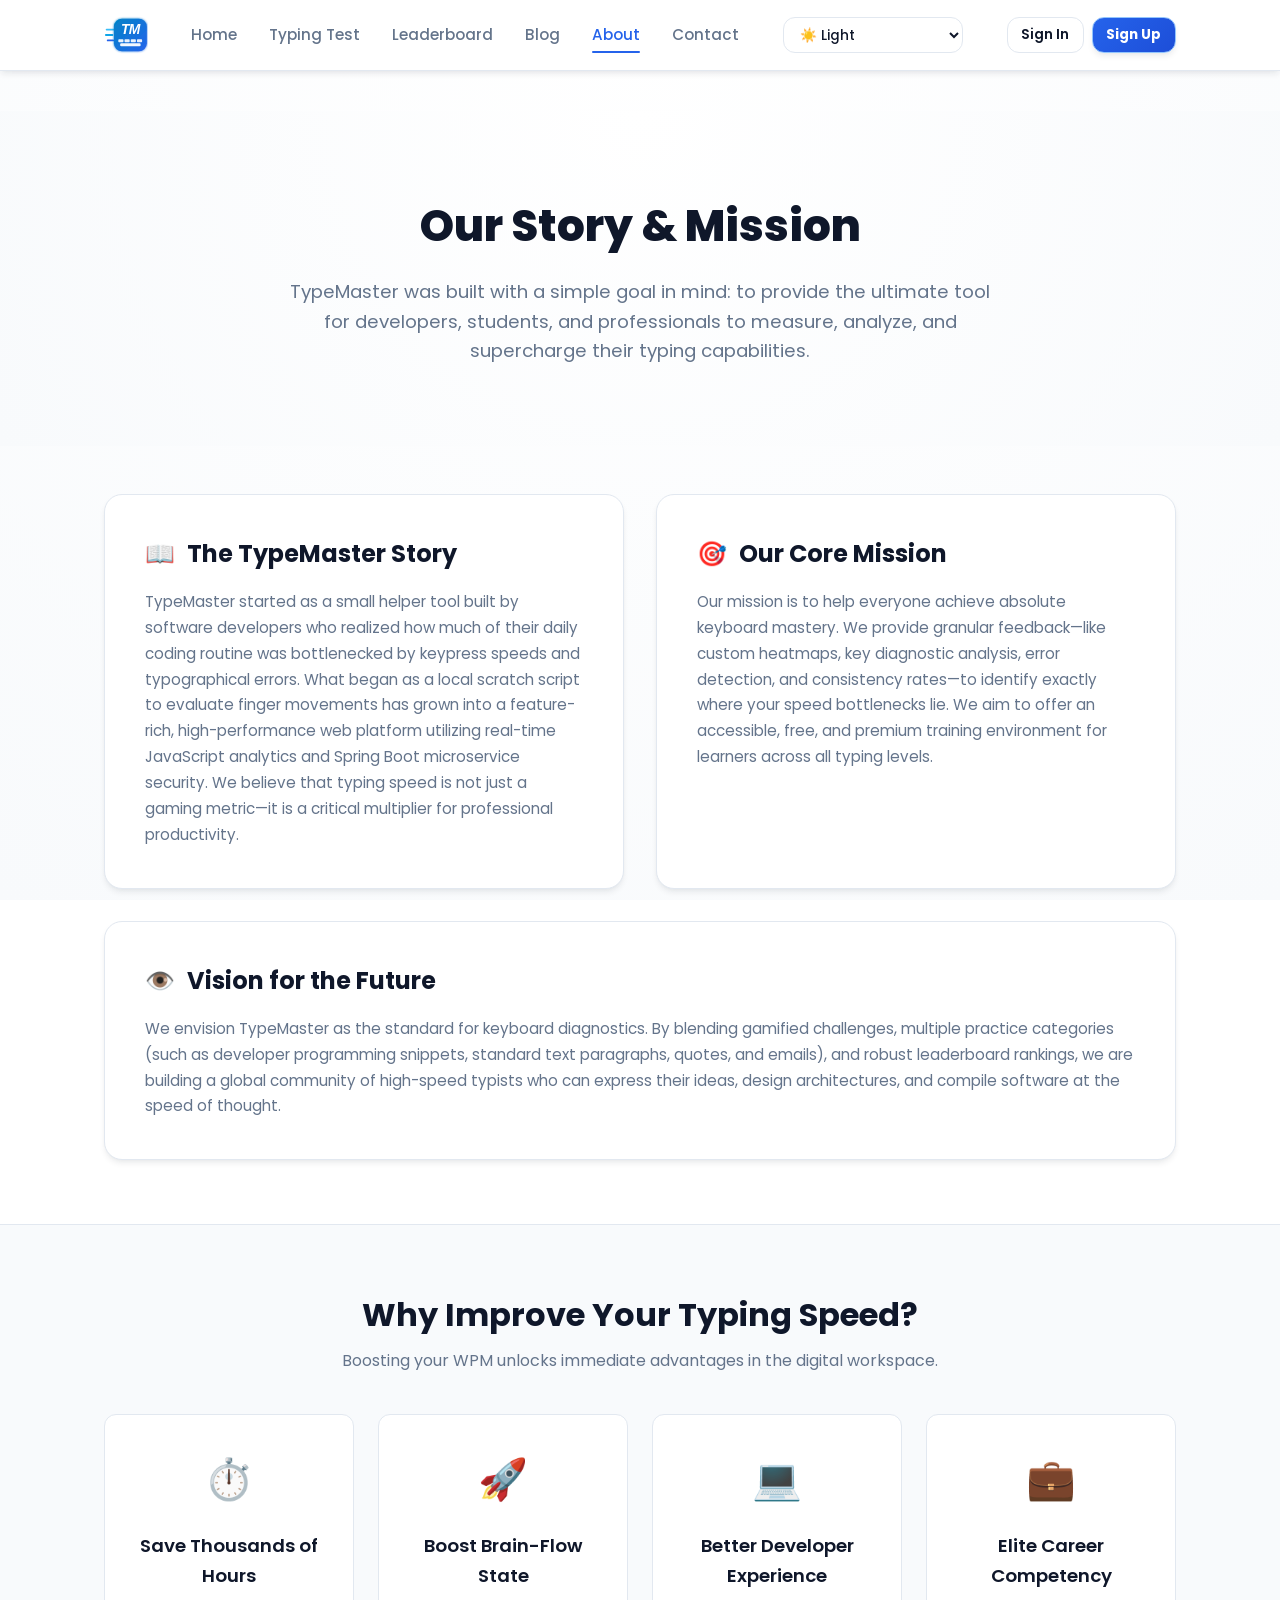
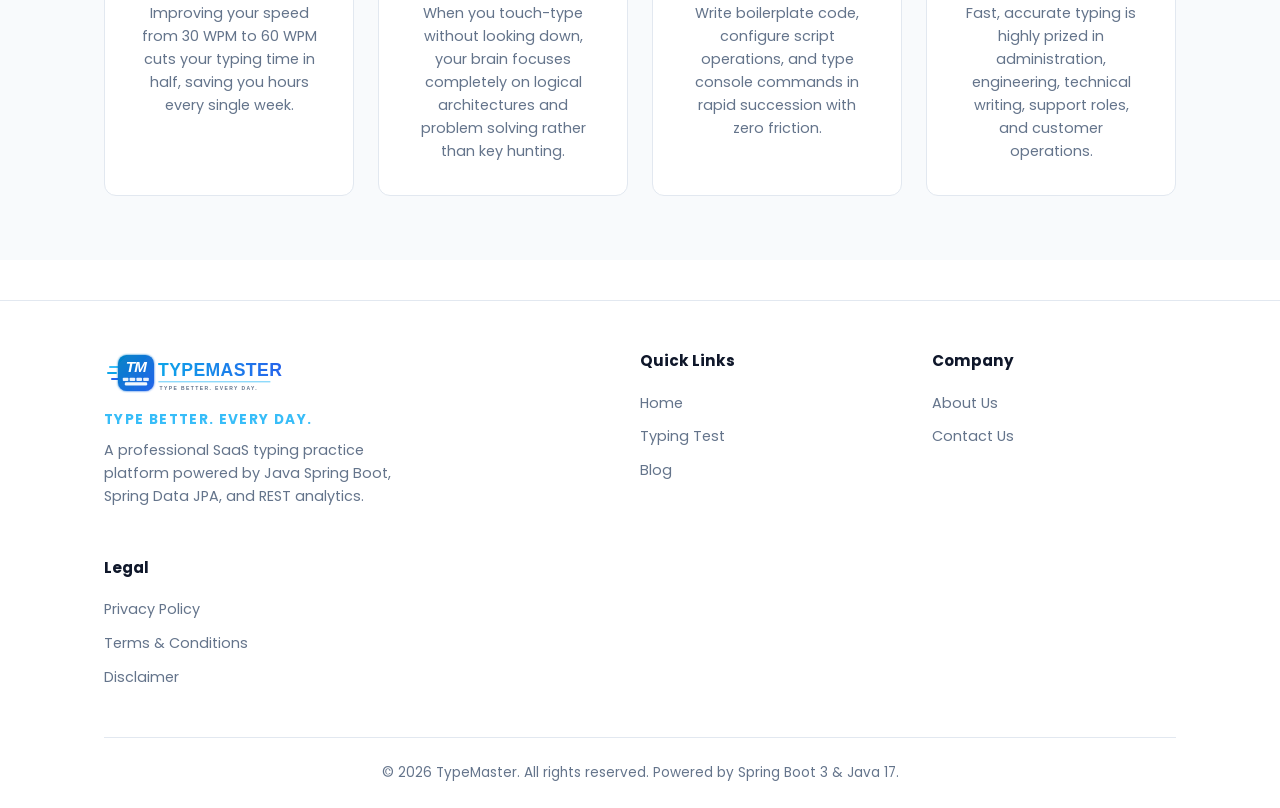
==== src/main/resources/static/about.html @ eeddb65d "feat: upgrade to AdSense-ready SaaS platform, unify navbars, remove splash loaders, integrate Web3Fo" ====
<!DOCTYPE html>
<html lang="en">
<head>
    <meta charset="UTF-8">
    <meta name="viewport" content="width=device-width, initial-scale=1.0">
    <meta name="description" content="About TypeMaster - Learn about our mission, vision, and story of building the ultimate typing practice and metrics speed testing platform.">
    <meta name="keywords" content="about typemaster, typing test, WPM, typing speed, touch typing, developer speed">
    <link rel="canonical" href="https://typemaster.com/about">
    <title>About Us - TypeMaster</title>

    <!-- Favicon & Touch Icons -->
    <link rel="icon" type="image/png" href="assets/images/logo.png?v=2">
    <link rel="apple-touch-icon" href="assets/images/logo.png?v=2">

    <!-- Global & Page Styles -->
    <link rel="stylesheet" href="assets/css/style.css">
    <style>
        .about-hero {
            padding: 5rem 1rem 3rem;
            text-align: center;
            background: var(--body-bg-radial);
        }
        .about-title {
            font-size: 2.75rem;
            font-weight: 800;
            color: var(--text-primary);
            margin-bottom: 1rem;
        }
        .about-subtitle {
            font-size: 1.15rem;
            color: var(--text-secondary);
            max-width: 700px;
            margin: 0 auto 2rem;
            line-height: 1.6;
        }
        .about-grid {
            display: grid;
            grid-template-columns: 1fr 1fr;
            gap: 2rem;
            margin-top: 3rem;
        }
        .about-card {
            background: var(--card-bg);
            border: 1px solid var(--border-color);
            border-radius: var(--radius-lg);
            padding: 2.5rem;
            box-shadow: var(--shadow-md);
            transition: var(--transition-normal);
        }
        [data-theme="glassmorphism"] .about-card {
            background: var(--glass-card-bg, rgba(255, 255, 255, 0.45));
            backdrop-filter: blur(16px);
            border: 1px solid var(--glass-card-border, rgba(255, 255, 255, 0.3));
        }
        .about-card:hover {
            transform: translateY(-5px);
            box-shadow: var(--shadow-lg);
            border-color: var(--primary-color);
        }
        .about-card h3 {
            font-size: 1.5rem;
            font-weight: 700;
            color: var(--text-primary);
            margin-bottom: 1rem;
            display: flex;
            align-items: center;
            gap: 0.75rem;
        }
        .about-card p {
            color: var(--text-secondary);
            line-height: 1.7;
            font-size: 0.95rem;
        }
        .benefits-section {
            padding: 4rem 1rem;
            background: var(--background-color);
            border-top: 1px solid var(--border-color);
        }
        .benefits-grid {
            display: grid;
            grid-template-columns: repeat(auto-fit, minmax(240px, 1fr));
            gap: 1.5rem;
            margin-top: 2.5rem;
        }
        .benefit-item {
            background: var(--card-bg);
            border: 1px solid var(--border-color);
            border-radius: var(--radius-md);
            padding: 2rem;
            text-align: center;
            transition: var(--transition-normal);
        }
        .benefit-icon {
            font-size: 2.5rem;
            margin-bottom: 1.25rem;
            display: inline-block;
        }
        .benefit-item h4 {
            font-size: 1.15rem;
            font-weight: 600;
            color: var(--text-primary);
            margin-bottom: 0.75rem;
        }
        .benefit-item p {
            font-size: 0.9rem;
            color: var(--text-secondary);
            line-height: 1.6;
        }
        .benefit-item:hover {
            border-color: var(--primary-color);
            transform: scale(1.02);
        }
        @media (max-width: 768px) {
            .about-grid {
                grid-template-columns: 1fr;
            }
            .about-title {
                font-size: 2.2rem;
            }
        }
    </style>
</head>
<body>
    <!-- Header / Navigation Bar -->
    <header class="navbar">
        <div class="container">
            <a href="index.html" class="logo" id="brand-logo">
                <img src="assets/images/logo-icon.svg" alt="TypeMaster Logo" class="brand-logo-icon">
            </a>
            <ul class="nav-links" id="nav-menu">
                <li><a href="index.html">Home</a></li>
                <li><a href="typing.html">Typing Test</a></li>
                <li><a href="result.html">Leaderboard</a></li>
                <li><a href="blog.html">Blog</a></li>
                <li><a href="about.html" class="active">About</a></li>
                <li><a href="contact.html">Contact</a></li>
            </ul>
            <button class="mobile-toggle" id="mobile-toggle-btn" aria-label="Toggle Navigation Menu">☰</button>
        </div>
    </header>

    <main>
        <!-- About Hero Section -->
        <section class="about-hero">
            <div class="container">
                <h1 class="about-title">Our Story & Mission</h1>
                <p class="about-subtitle">TypeMaster was built with a simple goal in mind: to provide the ultimate tool for developers, students, and professionals to measure, analyze, and supercharge their typing capabilities.</p>
            </div>
        </section>

        <!-- Story, Mission, Vision -->
        <section class="container" style="padding-bottom: 4rem;">
            <div class="about-grid">
                <div class="about-card">
                    <h3><span>📖</span> The TypeMaster Story</h3>
                    <p>
                        TypeMaster started as a small helper tool built by software developers who realized how much of their daily coding routine was bottlenecked by keypress speeds and typographical errors. What began as a local scratch script to evaluate finger movements has grown into a feature-rich, high-performance web platform utilizing real-time JavaScript analytics and Spring Boot microservice security. We believe that typing speed is not just a gaming metric—it is a critical multiplier for professional productivity.
                    </p>
                </div>
                <div class="about-card">
                    <h3><span>🎯</span> Our Core Mission</h3>
                    <p>
                        Our mission is to help everyone achieve absolute keyboard mastery. We provide granular feedback—like custom heatmaps, key diagnostic analysis, error detection, and consistency rates—to identify exactly where your speed bottlenecks lie. We aim to offer an accessible, free, and premium training environment for learners across all typing levels.
                    </p>
                </div>
                <div class="about-card" style="grid-column: 1 / -1;">
                    <h3><span>👁️</span> Vision for the Future</h3>
                    <p>
                        We envision TypeMaster as the standard for keyboard diagnostics. By blending gamified challenges, multiple practice categories (such as developer programming snippets, standard text paragraphs, quotes, and emails), and robust leaderboard rankings, we are building a global community of high-speed typists who can express their ideas, design architectures, and compile software at the speed of thought.
                    </p>
                </div>
            </div>
        </section>

        <!-- Benefits Section -->
        <section class="benefits-section">
            <div class="container">
                <div class="section-header" style="text-align: center; margin-bottom: 2rem;">
                    <h2 class="section-title" style="font-size: 2rem; font-weight: 700; margin-bottom: 0.5rem;">Why Improve Your Typing Speed?</h2>
                    <p class="section-description" style="color: var(--text-secondary);">Boosting your WPM unlocks immediate advantages in the digital workspace.</p>
                </div>
                <div class="benefits-grid">
                    <div class="benefit-item">
                        <span class="benefit-icon">⏱️</span>
                        <h4>Save Thousands of Hours</h4>
                        <p>Improving your speed from 30 WPM to 60 WPM cuts your typing time in half, saving you hours every single week.</p>
                    </div>
                    <div class="benefit-item">
                        <span class="benefit-icon">🚀</span>
                        <h4>Boost Brain-Flow State</h4>
                        <p>When you touch-type without looking down, your brain focuses completely on logical architectures and problem solving rather than key hunting.</p>
                    </div>
                    <div class="benefit-item">
                        <span class="benefit-icon">💻</span>
                        <h4>Better Developer Experience</h4>
                        <p>Write boilerplate code, configure script operations, and type console commands in rapid succession with zero friction.</p>
                    </div>
                    <div class="benefit-item">
                        <span class="benefit-icon">💼</span>
                        <h4>Elite Career Competency</h4>
                        <p>Fast, accurate typing is highly prized in administration, engineering, technical writing, support roles, and customer operations.</p>
                    </div>
                </div>
            </div>
        </section>
    </main>

    <!-- Footer -->
    <footer class="footer">
        <div class="container">
            <div class="footer-grid">
                <div class="footer-brand">
                    <img src="assets/images/logo.svg" alt="TypeMaster Official Logo" class="footer-logo-img">
                    <p style="font-weight: 700; color: #38bdf8; font-size: 0.85rem; letter-spacing: 0.1em; margin-bottom: 0.5rem;">TYPE BETTER. EVERY DAY.</p>
                    <p>A professional SaaS typing practice platform powered by Java Spring Boot, Spring Data JPA, and REST analytics.</p>
                </div>
                <div class="footer-column">
                    <h4>Quick Links</h4>
                    <ul class="footer-links">
                        <li><a href="index.html">Home</a></li>
                        <li><a href="typing.html">Typing Test</a></li>
                        <li><a href="blog.html">Blog</a></li>
                    </ul>
                </div>
                <div class="footer-column">
                    <h4>Company</h4>
                    <ul class="footer-links">
                        <li><a href="about.html">About Us</a></li>
                        <li><a href="contact.html">Contact Us</a></li>
                    </ul>
                </div>
                <div class="footer-column">
                    <h4>Legal</h4>
                    <ul class="footer-links">
                        <li><a href="privacy.html">Privacy Policy</a></li>
                        <li><a href="terms.html">Terms & Conditions</a></li>
                        <li><a href="disclaimer.html">Disclaimer</a></li>
                    </ul>
                </div>
            </div>
            <div class="footer-bottom">
                <p>&copy; 2026 TypeMaster. All rights reserved. Powered by Spring Boot 3 & Java 17.</p>
            </div>
        </div>
    </footer>

    <!-- App JavaScript -->
    <script src="assets/js/app.js"></script>
</body>
</html>
---- src/main/resources/static/assets/css/style.css ----
/* ==========================================================================
   TypeMaster - Global Stylesheet (style.css)
   Contains design tokens, typography (Poppins), CSS reset, navbar & footer.
   ========================================================================== */

/* 1. Google Fonts Import - Poppins */
@import url('https://fonts.googleapis.com/css2?family=Poppins:ital,wght@0,300;0,400;0,500;0,600;0,700;0,800;1,400&family=Roboto+Mono:wght@400;500;600&display=swap');

/* 2. CSS Custom Properties / Design Tokens */
:root {
  /* Brand Colors */
  --primary-color: #2563eb;       /* Royal Blue */
  --primary-hover: #1d4ed8;       /* Darker Royal Blue for hover states */
  --secondary-color: #1e293b;     /* Navy Blue */
  --accent-color: #0ea5e9;        /* Sky Blue */
  --background-color: #f8fafc;    /* Clean Light Gray Background */
  --card-bg: #ffffff;             /* Pure White Card Background */
  
  /* Status Colors */
  --success-color: #22c55e;       /* Green for correct typed characters */
  --success-bg: rgba(34, 197, 94, 0.12);
  --error-color: #ef4444;         /* Red for incorrect typed characters */
  --error-bg: rgba(239, 68, 68, 0.12);
  
  /* Typography Colors */
  --text-primary: #0f172a;        /* High contrast primary text */
  --text-secondary: #64748b;      /* Muted secondary text */
  --text-light: #94a3b8;          /* Light subtle text */
  
  /* Borders & Dividers */
  --border-color: #e2e8f0;
  --border-focus: #93c5fd;
  
  /* Shadows */
  --shadow-sm: 0 1px 2px 0 rgba(0, 0, 0, 0.05);
  --shadow-md: 0 4px 6px -1px rgba(15, 23, 42, 0.08), 0 2px 4px -2px rgba(15, 23, 42, 0.04);
  --shadow-lg: 0 10px 15px -3px rgba(15, 23, 42, 0.1), 0 4px 6px -4px rgba(15, 23, 42, 0.05);
  
  /* Border Radii */
  --radius-sm: 6px;
  --radius-md: 12px;
  --radius-lg: 18px;
  --radius-full: 9999px;
  
  /* Transitions & Animations */
  --transition-fast: all 0.2s cubic-bezier(0.4, 0, 0.2, 1);
  --transition-normal: all 0.3s cubic-bezier(0.4, 0, 0.2, 1);
  
  /* Typography - Poppins */
  --font-sans: 'Poppins', -apple-system, BlinkMacSystemFont, "Segoe UI", Roboto, sans-serif;
  --font-mono: 'Roboto Mono', Consolas, Monaco, monospace;
}

/* ==========================================================================
   THEME DEFINITIONS
   Supports: light, dark, glassmorphism, emerald-pro, focus-mode, ocean-blue
   ========================================================================== */

/* 1. Light Theme (Default) */
:root, [data-theme="light"] {
  --primary-color: #2563eb;
  --primary-hover: #1d4ed8;
  --primary-btn-text: #ffffff;
  --primary-gradient: linear-gradient(135deg, #2563eb 0%, #1d4ed8 100%);
  --secondary-color: #1e293b;
  --accent-color: #0ea5e9;
  --background-color: #f8fafc;
  --body-bg-radial: radial-gradient(circle at 50% 0%, #ffffff 0%, #f8fafc 100%);
  --card-bg: #ffffff;
  --text-primary: #0f172a;
  --text-secondary: #64748b;
  --text-light: #94a3b8;
  --border-color: #e2e8f0;
  --border-focus: #93c5fd;
  --shadow-sm: 0 1px 2px 0 rgba(0, 0, 0, 0.05);
  --shadow-md: 0 4px 6px -1px rgba(15, 23, 42, 0.08), 0 2px 4px -2px rgba(15, 23, 42, 0.04);
  --shadow-lg: 0 10px 15px -3px rgba(15, 23, 42, 0.1), 0 4px 6px -4px rgba(15, 23, 42, 0.05);
  --hero-bg-gradient: linear-gradient(180deg, #ffffff 0%, #f8fafc 100%);
  --mockup-header-bg: #f1f5f9;
  --glass-backdrop: none;
  --theme-nav-bg: #ffffff;
  --dropdown-option-bg: #ffffff;
  --dropdown-option-text: #0f172a;
  --key-bg: #f1f5f9;
  --key-text: #0f172a;
  --key-border: #cbd5e1;
  --active-char-bg: rgba(37, 99, 235, 0.15);
  --active-char-border: #2563eb;
  --active-char-glow: rgba(37, 99, 235, 0.4);
}

/* 2. Dark Theme (AURA MONEY High-End Aesthetic) */
[data-theme="dark"] {
  --primary-color: #f59e0b;
  --primary-hover: #d97706;
  --primary-btn-text: #0b0d19;
  --primary-gradient: linear-gradient(135deg, #f59e0b 0%, #d97706 100%);
  --secondary-color: #ffffff;
  --accent-color: #38bdf8;
  --background-color: #0b0d19;
  --body-bg-radial: radial-gradient(circle at 50% -10%, #1c213d 0%, #0d0f1b 50%, #06070d 100%);
  --card-bg: rgba(18, 21, 40, 0.82);
  --text-primary: #ffffff;
  --text-secondary: #94a3b8;
  --text-light: #64748b;
  --border-color: rgba(255, 255, 255, 0.14);
  --border-focus: #f59e0b;
  --shadow-sm: 0 2px 8px rgba(0, 0, 0, 0.4);
  --shadow-md: 0 8px 24px -4px rgba(0, 0, 0, 0.6), 0 0 20px rgba(245, 158, 11, 0.15);
  --shadow-lg: 0 20px 50px -10px rgba(0, 0, 0, 0.85), 0 0 35px rgba(245, 158, 11, 0.2);
  --hero-bg-gradient: radial-gradient(circle at 50% -10%, #1c213d 0%, #0d0f1b 55%, #06070d 100%);
  --mockup-header-bg: rgba(11, 13, 25, 0.9);
  --glass-backdrop: blur(16px);
  --theme-nav-bg: rgba(11, 13, 25, 0.85);
  --dropdown-option-bg: #121528;
  --dropdown-option-text: #ffffff;
  --key-bg: rgba(255, 255, 255, 0.07);
  --key-text: #ffffff;
  --key-border: rgba(255, 255, 255, 0.12);
  --active-char-bg: rgba(245, 158, 11, 0.25);
  --active-char-border: #f59e0b;
  --active-char-glow: rgba(245, 158, 11, 0.7);
}

/* 3. Glassmorphism Theme (ZENITH Light Futuristic Glass Aesthetic) */
[data-theme="glassmorphism"] {
  --primary-color: #6366f1;
  --primary-hover: #4f46e5;
  --primary-btn-text: #ffffff;
  --primary-gradient: linear-gradient(135deg, #6366f1 0%, #8b5cf6 100%);
  --secondary-color: #1e1b4b;
  --accent-color: #8b5cf6;
  --background-color: #eef2ff;
  --body-bg-radial: radial-gradient(circle at 50% -10%, #eef2ff 0%, #e0e7ff 50%, #f1f5f9 100%);
  --card-bg: rgba(255, 255, 255, 0.75);
  --text-primary: #1e1b4b;
  --text-secondary: #4338ca;
  --text-light: #6366f1;
  --border-color: rgba(255, 255, 255, 0.85);
  --border-focus: #6366f1;
  --shadow-sm: 0 4px 12px rgba(99, 102, 241, 0.08);
  --shadow-md: 0 8px 25px -5px rgba(99, 102, 241, 0.12), 0 0 15px rgba(255, 255, 255, 0.8);
  --shadow-lg: 0 20px 45px -10px rgba(99, 102, 241, 0.18), inset 0 1px 2px rgba(255, 255, 255, 0.95);
  --hero-bg-gradient: radial-gradient(circle at 50% -10%, #eef2ff 0%, #e0e7ff 50%, #f1f5f9 100%);
  --mockup-header-bg: rgba(255, 255, 255, 0.85);
  --glass-backdrop: blur(24px) saturate(190%);
  --theme-nav-bg: rgba(255, 255, 255, 0.75);
  --dropdown-option-bg: #ffffff;
  --dropdown-option-text: #1e1b4b;
  --key-bg: rgba(255, 255, 255, 0.82);
  --key-text: #1e1b4b;
  --key-border: rgba(199, 210, 254, 0.7);
  --active-char-bg: rgba(99, 102, 241, 0.2);
  --active-char-border: #6366f1;
  --active-char-glow: rgba(99, 102, 241, 0.6);
}

/* 4. Emerald Pro Theme (Opulent Emerald Marble & Metallic Gold Aesthetic) */
[data-theme="emerald-pro"] {
  --primary-color: #d4af37;       /* Metallic Gold */
  --primary-hover: #b8860b;       /* Deep Antique Gold */
  --primary-btn-text: #01231a;    /* Deep Emerald Dark Text */
  --primary-gradient: linear-gradient(135deg, #d4af37 0%, #b8860b 50%, #996515 100%);
  --secondary-color: #fef08a;     /* Champagne Warm Gold */
  --accent-color: #34d399;        /* Mint Jade */
  --background-color: #01231a;   /* Deep Dark Emerald Marble */
  --body-bg-radial: radial-gradient(circle at 50% -10%, #04382b 0%, #01231a 60%, #01150f 100%);
  --card-bg: rgba(4, 56, 43, 0.85);
  --text-primary: #fef3c7;       /* Warm Champagne White */
  --text-secondary: #a7f3d0;     /* Soft Mint Jade */
  --text-light: #d4af37;        /* Metallic Gold Subtext */
  --border-color: rgba(212, 175, 55, 0.35); /* Elegant Metallic Gold Border */
  --border-focus: #d4af37;
  --shadow-sm: 0 4px 12px rgba(0, 0, 0, 0.4);
  --shadow-md: 0 8px 25px -4px rgba(0, 0, 0, 0.6), 0 0 20px rgba(212, 175, 55, 0.15);
  --shadow-lg: 0 20px 50px -10px rgba(0, 0, 0, 0.85), 0 0 35px rgba(212, 175, 55, 0.25);
  --hero-bg-gradient: radial-gradient(circle at 50% -10%, #04382b 0%, #01231a 60%, #01150f 100%);
  --mockup-header-bg: rgba(1, 35, 26, 0.9);
  --glass-backdrop: blur(18px) saturate(180%);
  --theme-nav-bg: rgba(1, 35, 26, 0.9);
  --dropdown-option-bg: #032b20;
  --dropdown-option-text: #fef3c7;
  --key-bg: rgba(255, 255, 255, 0.07);
  --key-text: #fef3c7;
  --key-border: rgba(212, 175, 55, 0.25);
  --active-char-bg: rgba(212, 175, 55, 0.25);
  --active-char-border: #d4af37;
  --active-char-glow: rgba(212, 175, 55, 0.7);
}

/* 5. Focus Mode Theme (Cozy Roasted Espresso & Warm Amber Café Aesthetic) */
[data-theme="focus-mode"] {
  --primary-color: #f59e0b;       /* Warm Amber Gold */
  --primary-hover: #d97706;       /* Deep Roasted Amber */
  --primary-btn-text: #1c1917;    /* Warm Espresso Dark Text */
  --primary-gradient: linear-gradient(135deg, #f59e0b 0%, #d97706 50%, #b45309 100%);
  --secondary-color: #fef3c7;     /* Warm Cream Ivory */
  --accent-color: #d97706;        /* Toasted Bronze */
  --background-color: #1c1917;   /* Warm Stone Charcoal Espresso */
  --body-bg-radial: radial-gradient(circle at 50% -10%, #2e2620 0%, #1c1917 60%, #12100e 100%);
  --card-bg: rgba(41, 37, 36, 0.85);
  --text-primary: #fafaf9;       /* Warm Toasted Cream */
  --text-secondary: #d6d3d1;     /* Warm Soft Stone */
  --text-light: #f59e0b;        /* Roasted Amber Highlight */
  --border-color: rgba(217, 119, 6, 0.3); /* Cozy Warm Bronze Border */
  --border-focus: #f59e0b;
  --shadow-sm: 0 4px 12px rgba(0, 0, 0, 0.4);
  --shadow-md: 0 8px 25px -4px rgba(0, 0, 0, 0.6), 0 0 20px rgba(245, 158, 11, 0.15);
  --shadow-lg: 0 20px 50px -10px rgba(0, 0, 0, 0.85), 0 0 35px rgba(245, 158, 11, 0.25);
  --hero-bg-gradient: radial-gradient(circle at 50% -10%, #2e2620 0%, #1c1917 60%, #12100e 100%);
  --mockup-header-bg: rgba(28, 25, 23, 0.9);
  --glass-backdrop: blur(18px) saturate(170%);
  --theme-nav-bg: rgba(28, 25, 23, 0.9);
  --dropdown-option-bg: #292524;
  --dropdown-option-text: #fafaf9;
  --key-bg: rgba(255, 255, 255, 0.08);
  --key-text: #fafaf9;
  --key-border: rgba(245, 158, 11, 0.25);
  --active-char-bg: rgba(245, 158, 11, 0.25);
  --active-char-border: #f59e0b;
  --active-char-glow: rgba(245, 158, 11, 0.7);
}

/* 6. Ocean Blue Theme (umbrella YACHT Deep Oceanic Water & Electric Coral Aesthetic) */
[data-theme="ocean-blue"] {
  --primary-color: #ef4444;       /* Vibrant Electric Coral Red */
  --primary-hover: #dc2626;       /* Deep Marine Coral */
  --primary-btn-text: #ffffff;    /* Pure White Text */
  --primary-gradient: linear-gradient(135deg, #ef4444 0%, #dc2626 50%, #b91c1c 100%);
  --secondary-color: #f0f9ff;     /* Ocean Foam White */
  --accent-color: #38bdf8;        /* Neon Sky Cyan */
  --background-color: #032b43;   /* Deep Luxury Marine Ocean Dark */
  --body-bg-radial: radial-gradient(circle at 50% -10%, #085878 0%, #032b43 60%, #011624 100%);
  --card-bg: rgba(5, 68, 94, 0.85);
  --text-primary: #f0f9ff;       /* Crisp Ocean Foam White */
  --text-secondary: #7dd3fc;     /* Soft Sky Cyan */
  --text-light: #ef4444;        /* Electric Coral Highlight */
  --border-color: rgba(56, 189, 248, 0.35); /* Electric Cyan Border */
  --border-focus: #38bdf8;
  --shadow-sm: 0 4px 12px rgba(0, 0, 0, 0.4);
  --shadow-md: 0 8px 25px -4px rgba(0, 0, 0, 0.6), 0 0 20px rgba(56, 189, 248, 0.18);
  --shadow-lg: 0 20px 50px -10px rgba(0, 0, 0, 0.85), 0 0 35px rgba(239, 68, 68, 0.25);
  --hero-bg-gradient: radial-gradient(circle at 50% -10%, #085878 0%, #032b43 60%, #011624 100%);
  --mockup-header-bg: rgba(3, 43, 67, 0.9);
  --glass-backdrop: blur(18px) saturate(180%);
  --theme-nav-bg: rgba(3, 43, 67, 0.9);
  --dropdown-option-bg: #05445e;
  --dropdown-option-text: #f0f9ff;
  --key-bg: rgba(255, 255, 255, 0.08);
  --key-text: #f0f9ff;
  --key-border: rgba(56, 189, 248, 0.25);
  --active-char-bg: rgba(6, 182, 212, 0.25);
  --active-char-border: #06b6d4;
  --active-char-glow: rgba(6, 182, 212, 0.7);
}

/* 7. Neon Cyber Theme */
[data-theme="neon"] {
  --primary-color: #f43f5e;
  --primary-hover: #fb7185;
  --secondary-color: #fff1f2;
  --accent-color: #10b981;
  --background-color: #090514;
  --card-bg: #130c25;
  --text-primary: #fff1f2;
  --text-secondary: #fda4af;
  --text-light: #f43f5e;
  --border-color: #2e1065;
  --border-focus: #f43f5e;
  --shadow-sm: 0 2px 4px 0 rgba(0, 0, 0, 0.4);
  --shadow-md: 0 6px 16px -2px rgba(244, 63, 94, 0.25);
  --shadow-lg: 0 12px 28px -4px rgba(244, 63, 94, 0.4);
  --hero-bg-gradient: linear-gradient(180deg, #05020c 0%, #090514 100%);
  --mockup-header-bg: #05020c;
  --glass-backdrop: none;
  --theme-nav-bg: #130c25;
  --dropdown-option-bg: #130c25;
  --dropdown-option-text: #fff1f2;
}

/* 8. Carbon Dark Theme */
[data-theme="carbon"] {
  --primary-color: #64748b;
  --primary-hover: #94a3b8;
  --secondary-color: #f8fafc;
  --accent-color: #cbd5e1;
  --background-color: #09090b;
  --card-bg: #18181b;
  --text-primary: #f8fafc;
  --text-secondary: #a1a1aa;
  --text-light: #71717a;
  --border-color: #27272a;
  --border-focus: #94a3b8;
  --shadow-sm: 0 2px 4px 0 rgba(0, 0, 0, 0.5);
  --shadow-md: 0 6px 16px -2px rgba(0, 0, 0, 0.6);
  --shadow-lg: 0 12px 28px -4px rgba(0, 0, 0, 0.7);
  --hero-bg-gradient: linear-gradient(180deg, #040405 0%, #09090b 100%);
  --mockup-header-bg: #040405;
  --glass-backdrop: none;
  --theme-nav-bg: #18181b;
  --dropdown-option-bg: #18181b;
  --dropdown-option-text: #f8fafc;
}

/* 9. Sunset Rose Theme (Exact Image Palette: #B5B0C5, #EF9980, #CC8E8C, #A08190, #F5E0CC) */
[data-theme="sunset"],
[data-theme="sunset-rose"] {
  --primary-color: #ef9980;       /* Warm Coral Sunset Peach */
  --primary-hover: #cc8e8c;       /* Muted Dusty Rose Gold */
  --primary-btn-text: #231924;    /* Dark Dusk Mauve Text */
  --primary-gradient: linear-gradient(135deg, #ef9980 0%, #cc8e8c 50%, #a08190 100%);
  --secondary-color: #f5e0cc;     /* Warm Sunset Cream */
  --accent-color: #b5b0c5;        /* Soft Sky Lavender Lilac */
  --background-color: #231924;   /* Deep Sunset Dusk Dark */
  --body-bg-radial: radial-gradient(circle at 50% -10%, #3a2b3b 0%, #231924 60%, #150d16 100%);
  --card-bg: rgba(43, 34, 42, 0.85);
  --text-primary: #f5e0cc;       /* Warm Sunset Cream White */
  --text-secondary: #b5b0c5;     /* Soft Sky Lavender */
  --text-light: #ef9980;        /* Warm Coral Sunset Highlight */
  --border-color: rgba(239, 153, 128, 0.35); /* Warm Coral Border Accent */
  --border-focus: #ef9980;
  --shadow-sm: 0 4px 12px rgba(0, 0, 0, 0.4);
  --shadow-md: 0 8px 25px -4px rgba(0, 0, 0, 0.6), 0 0 20px rgba(239, 153, 128, 0.2);
  --shadow-lg: 0 20px 50px -10px rgba(0, 0, 0, 0.85), 0 0 35px rgba(239, 153, 128, 0.3);
  --hero-bg-gradient: radial-gradient(circle at 50% -10%, #3a2b3b 0%, #231924 60%, #150d16 100%);
  --mockup-header-bg: rgba(35, 25, 36, 0.9);
  --glass-backdrop: blur(18px) saturate(170%);
  --theme-nav-bg: rgba(35, 25, 36, 0.9);
  --dropdown-option-bg: #2b222a;
  --dropdown-option-text: #f5e0cc;
  --key-bg: rgba(255, 255, 255, 0.08);
  --key-text: #f5e0cc;
  --key-border: rgba(239, 153, 128, 0.25);
  --active-char-bg: rgba(239, 153, 128, 0.25);
  --active-char-border: #ef9980;
  --active-char-glow: rgba(239, 153, 128, 0.7);
}

/* Theme Selector UI Controls */
.theme-selector-container {
  display: flex;
  align-items: center;
  gap: 0.4rem;
}

.theme-dropdown {
  background: var(--card-bg);
  color: var(--text-primary);
  border: 1px solid var(--border-color);
  padding: 0.4rem 0.75rem;
  border-radius: var(--radius-md);
  font-family: var(--font-sans);
  font-size: 0.85rem;
  font-weight: 500;
  cursor: pointer;
  outline: none;
  transition: var(--transition-fast);
  backdrop-filter: var(--glass-backdrop);
  -webkit-backdrop-filter: var(--glass-backdrop);
}

.theme-dropdown:hover, .theme-dropdown:focus {
  border-color: var(--primary-color);
}

.theme-dropdown option, select option {
  background-color: var(--dropdown-option-bg) !important;
  color: var(--dropdown-option-text) !important;
}

/* Home Page Theme Showcase Section */
.theme-showcase {
  padding: 4rem 0;
  background-color: var(--background-color);
  transition: background-color 0.3s ease;
  border-top: 1px solid var(--border-color);
}

.theme-grid {
  display: grid;
  grid-template-columns: repeat(auto-fit, minmax(260px, 1fr));
  gap: 1.5rem;
  margin-top: 2.5rem;
}

.theme-card {
  background: var(--card-bg);
  border: 2px solid var(--border-color);
  border-radius: var(--radius-md);
  padding: 1.5rem;
  cursor: pointer;
  transition: all 0.25s cubic-bezier(0.4, 0, 0.2, 1);
  position: relative;
  backdrop-filter: var(--glass-backdrop);
  -webkit-backdrop-filter: var(--glass-backdrop);
}

.theme-card:hover {
  transform: translateY(-4px);
  border-color: var(--primary-color);
  box-shadow: var(--shadow-md);
}

.theme-card.active {
  border-color: var(--primary-color);
  box-shadow: 0 0 0 3px rgba(37, 99, 235, 0.25);
}

.theme-card-header {
  display: flex;
  align-items: center;
  justify-content: space-between;
  margin-bottom: 1rem;
}

.theme-name {
  font-weight: 700;
  font-size: 1.05rem;
  color: var(--text-primary);
  display: flex;
  align-items: center;
  gap: 0.5rem;
}

.theme-active-badge {
  font-size: 0.7rem;
  font-weight: 700;
  padding: 0.2rem 0.55rem;
  border-radius: var(--radius-full);
  background: var(--primary-color);
  color: #ffffff;
  display: none;
  text-transform: uppercase;
  letter-spacing: 0.05em;
}

.theme-card.active .theme-active-badge {
  display: inline-block;
}

.theme-preview-swatch {
  display: flex;
  height: 36px;
  border-radius: var(--radius-sm);
  overflow: hidden;
  margin-bottom: 1rem;
  border: 1px solid var(--border-color);
}

.swatch-color {
  flex: 1;
  height: 100%;
}

.theme-desc {
  font-size: 0.85rem;
  color: var(--text-secondary);
  line-height: 1.5;
}


/* 3. Modern CSS Reset */
*, *::before, *::after {
  box-sizing: border-box;
  margin: 0;
  padding: 0;
}

html {
  font-size: 16px;
  scroll-behavior: smooth;
  height: 100%;
}

body {
  font-family: var(--font-sans);
  background-color: var(--background-color);
  color: var(--text-primary);
  line-height: 1.6;
  min-height: 100vh;
  display: flex;
  flex-direction: column;
  -webkit-font-smoothing: antialiased;
  -moz-osx-font-smoothing: grayscale;
}

/* 4. Global Layout Containers */
.container {
  width: 100%;
  max-width: 1120px;
  margin: 0 auto;
  padding: 0 1.5rem;
}

main {
  flex: 1;
  padding: 2.5rem 0;
}

/* 5. Navigation Bar */
.navbar {
  background-color: var(--card-bg);
  border-bottom: 1px solid var(--border-color);
  position: sticky;
  top: 0;
  z-index: 100;
  box-shadow: var(--shadow-sm);
}

.navbar .container {
  display: flex;
  align-items: center;
  justify-content: space-between;
  height: 70px;
}

.logo {
  display: flex;
  align-items: center;
  gap: 0.6rem;
  text-decoration: none;
  font-family: var(--font-sans);
  font-weight: 800;
  font-size: 1.4rem;
  color: var(--secondary-color);
}

.logo-icon {
  background: linear-gradient(135deg, var(--primary-color), var(--accent-color));
  color: #ffffff;
  width: 38px;
  height: 38px;
  border-radius: var(--radius-md);
  display: flex;
  align-items: center;
  justify-content: center;
  font-size: 1.2rem;
  font-weight: 800;
  box-shadow: 0 4px 10px rgba(37, 99, 235, 0.3);
}

.logo-img {
  width: 38px;
  height: 38px;
  border-radius: 10px;
  object-fit: cover;
  box-shadow: 0 4px 12px rgba(37, 99, 235, 0.35);
  transition: transform 0.2s ease;
}

.brand-logo-icon,
.brand-logo-full,
.splash-logo-img,
.hero-brand-logo,
.footer-logo-img,
.auth-card-logo,
.cert-brand-logo-img {
  background: transparent !important;
  background-color: transparent !important;
  border-radius: 0 !important;
  box-shadow: none !important;
}

.brand-logo-icon {
  height: 40px;
  width: auto;
  object-fit: contain;
  transition: transform 0.25s cubic-bezier(0.175, 0.885, 0.32, 1.275);
  display: block;
}

.logo:hover .brand-logo-icon {
  transform: scale(1.12);
}

.brand-logo-full {
  height: 48px;
  width: auto;
  max-width: 220px;
  object-fit: contain;
  transition: transform 0.2s ease;
  display: block;
}

.logo:hover .brand-logo-full {
  transform: scale(1.04);
}

.splash-logo-img {
  max-width: 190px;
  height: auto;
  margin: 0 auto 1.25rem auto;
  display: block;
  object-fit: contain;
  filter: drop-shadow(0 4px 15px rgba(37, 99, 235, 0.4));
}

.hero-brand-logo {
  max-width: 280px;
  width: 100%;
  height: auto;
  object-fit: contain;
  margin-bottom: 1.5rem;
  filter: drop-shadow(0 10px 25px rgba(37, 99, 235, 0.15));
}

.footer-logo-img {
  max-width: 200px;
  height: auto;
  margin-bottom: 0.75rem;
  display: block;
  object-fit: contain;
}

.logo-text span {
  color: var(--primary-color);
}

.nav-links {
  display: flex;
  align-items: center;
  gap: 2rem;
  list-style: none;
}

.nav-links a {
  text-decoration: none;
  font-family: var(--font-sans);
  color: var(--text-secondary);
  font-weight: 500;
  font-size: 0.95rem;
  transition: var(--transition-fast);
  padding: 0.5rem 0;
  position: relative;
}

.nav-links a:hover,
.nav-links a.active {
  color: var(--primary-color);
}

.nav-links a.active::after {
  content: '';
  position: absolute;
  bottom: 0;
  left: 0;
  width: 100%;
  height: 2.5px;
  background-color: var(--primary-color);
  border-radius: var(--radius-full);
}

.mobile-toggle {
  display: none;
  background: none;
  border: none;
  font-size: 1.5rem;
  color: var(--text-primary);
  cursor: pointer;
  padding: 0.4rem;
}

/* 6. Reusable Button Components */
.btn {
  display: inline-flex;
  align-items: center;
  justify-content: center;
  gap: 0.5rem;
  padding: 0.75rem 1.5rem;
  font-family: var(--font-sans);
  font-size: 0.95rem;
  font-weight: 600;
  border-radius: var(--radius-md);
  text-decoration: none;
  cursor: pointer;
  border: 1px solid transparent;
  transition: var(--transition-fast);
  user-select: none;
}

.btn-primary {
  background-color: var(--primary-color);
  color: #ffffff;
  box-shadow: 0 4px 12px rgba(37, 99, 235, 0.25);
}

.btn-primary:hover {
  background-color: var(--primary-hover);
  transform: translateY(-1px);
  box-shadow: 0 6px 16px rgba(37, 99, 235, 0.35);
}

.btn-primary:active {
  transform: translateY(0);
}

.btn-secondary {
  background-color: var(--secondary-color);
  color: #ffffff;
}

.btn-secondary:hover {
  background-color: #0f172a;
  transform: translateY(-1px);
}

.btn-outline {
  background-color: transparent;
  border-color: var(--border-color);
  color: var(--text-primary);
}

.btn-outline:hover {
  border-color: var(--primary-color);
  color: var(--primary-color);
  background-color: rgba(37, 99, 235, 0.04);
}

/* 7. Card Components */
.card {
  background-color: var(--card-bg);
  border-radius: var(--radius-lg);
  border: 1px solid var(--border-color);
  box-shadow: var(--shadow-md);
  padding: 1.75rem;
  transition: var(--transition-normal);
}

.card:hover {
  box-shadow: var(--shadow-lg);
}

/* 8. Badge Component */
.badge {
  display: inline-flex;
  align-items: center;
  gap: 0.35rem;
  padding: 0.25rem 0.75rem;
  border-radius: var(--radius-full);
  font-family: var(--font-sans);
  font-size: 0.8rem;
  font-weight: 600;
  text-transform: uppercase;
  letter-spacing: 0.05em;
}

.badge-primary {
  background-color: rgba(37, 99, 235, 0.1);
  color: var(--primary-color);
}

/* 9. Footer */
.footer {
  background-color: var(--theme-nav-bg, var(--card-bg));
  color: var(--text-secondary);
  border-top: 1px solid var(--border-color);
  padding: 3rem 0 1.5rem;
  margin-top: auto;
  font-family: var(--font-sans);
  transition: background 0.4s ease, border-color 0.4s ease, color 0.4s ease;
}

.footer-grid {
  display: grid;
  grid-template-columns: 2fr 1fr 1fr;
  gap: 3rem;
  margin-bottom: 2.5rem;
}

.footer-brand h3,
.footer-column h4 {
  color: var(--text-primary);
  font-size: 0.95rem;
  font-weight: 700;
  margin-bottom: 1rem;
}

.footer-brand p {
  color: var(--text-secondary);
  font-size: 0.9rem;
  max-width: 320px;
}

.footer-links {
  list-style: none;
}

.footer-links li {
  margin-bottom: 0.5rem;
}

.footer-links a {
  color: var(--text-secondary);
  text-decoration: none;
  font-size: 0.9rem;
  transition: var(--transition-fast);
}

.footer-bottom {
  border-top: 1px solid var(--border-color);
  padding-top: 1.5rem;
  text-align: center;
  font-size: 0.85rem;
  color: var(--text-secondary);
}

/* ==========================================================================
   10. Comprehensive Master Responsive System (Mobile, Tablet, Laptop, Desktop)
   ========================================================================== */

/* 10a. Extra Small Mobile Devices (phones < 480px) */
@media (max-width: 480px) {
  .container {
    padding: 0 0.85rem;
  }
  
  .hero-title {
    font-size: 2rem;
  }

  .hero-description {
    font-size: 0.95rem;
  }

  .stats-grid {
    grid-template-columns: repeat(2, 1fr) !important;
    gap: 0.6rem !important;
  }

  .stat-card {
    padding: 0.85rem 0.5rem !important;
  }

  .stat-value {
    font-size: 1.25rem !important;
  }

  .stat-label {
    font-size: 0.68rem !important;
  }

  .typing-arena {
    padding: 1.25rem 0.85rem !important;
    font-size: 1.15rem !important;
    min-height: 180px !important;
  }

  .result-card {
    padding: 1.5rem 1rem !important;
  }

  .result-metrics-grid {
    grid-template-columns: repeat(2, 1fr) !important;
    gap: 0.75rem !important;
  }

  .badges-grid {
    grid-template-columns: repeat(2, 1fr) !important;
    gap: 0.65rem !important;
  }

  .cert-frame {
    padding: 1.5rem 1rem !important;
  }

  .cert-title {
    font-size: 1.6rem !important;
  }

  .cert-recipient-name {
    font-size: 1.8rem !important;
  }
}

#mobile-nav-extra {
  display: none;
}

/* 10b. Mobile Devices (portrait & landscape phones < 768px) */
@media (max-width: 768px) {
  .navbar .container {
    display: flex;
    align-items: center;
    justify-content: space-between;
    padding: 0 1rem;
    height: 65px;
  }

  /* On mobile header top row, hide raw inline theme selector and auth container */
  .navbar > .container > .theme-selector-container,
  .navbar > .container > .auth-nav-container {
    display: none !important;
  }

  .mobile-toggle {
    display: block;
  }
  
  .nav-links {
    display: none;
    position: absolute;
    top: 65px;
    left: 0;
    width: 100%;
    background-color: var(--card-bg);
    flex-direction: column;
    padding: 1.5rem;
    gap: 1rem;
    border-bottom: 1px solid var(--border-color);
    box-shadow: var(--shadow-lg);
    z-index: 1000;
  }

  /* Mobile menu drawer controls */
  #mobile-nav-extra {
    display: flex !important;
    flex-direction: column;
    gap: 0.85rem;
    width: 100%;
    margin-top: 0.5rem;
    padding-top: 1rem;
    border-top: 1px solid var(--border-color);
  }

  #mobile-nav-extra .theme-dropdown {
    width: 100%;
    padding: 0.6rem 0.85rem !important;
    font-size: 0.9rem !important;
  }

  #mobile-nav-extra .user-badge {
    justify-content: space-between;
    width: 100%;
    gap: 0.75rem !important;
  }

  #mobile-nav-extra .user-name-text {
    max-width: none !important;
    font-size: 0.95rem !important;
  }

  #mobile-nav-extra .auth-buttons {
    width: 100%;
    justify-content: space-between;
    gap: 0.75rem !important;
  }

  #mobile-nav-extra .auth-buttons .btn {
    flex: 1;
    text-align: center;
    padding: 0.5rem !important;
  }
  
  .nav-links.show {
    display: flex;
  }

  .hero-grid {
    grid-template-columns: 1fr;
    gap: 2rem;
    text-align: center;
  }

  .hero-description {
    margin: 0 auto 1.5rem auto;
  }

  .hero-actions {
    justify-content: center;
  }

  .test-controls {
    flex-direction: column;
    align-items: stretch;
    padding: 1rem;
  }

  .control-group {
    flex-direction: column;
    align-items: stretch;
    width: 100%;
  }

  .duration-select {
    width: 100%;
  }

  .charts-panel {
    grid-template-columns: 1fr !important;
  }

  .footer-grid {
    grid-template-columns: 1fr;
    gap: 2rem;
  }

  .virtual-keyboard-wrapper,
  #virtual-keyboard {
    display: none !important;
  }

  .cert-outer-wrapper {
    overflow-x: auto;
  }
}

/* 10c. Tablets & Small Laptops (769px - 1024px) */
@media (min-width: 769px) and (max-width: 1024px) {
  .stats-grid {
    grid-template-columns: repeat(4, 1fr) !important;
  }

  .hero-grid {
    grid-template-columns: 1fr;
    gap: 2.5rem;
  }

  .result-metrics-grid {
    grid-template-columns: repeat(4, 1fr);
  }

  .badges-grid {
    grid-template-columns: repeat(3, 1fr);
  }
}

/* 10d. Large Desktop & Ultra-wide Displays (> 1440px) */
@media (min-width: 1441px) {
  .container {
    max-width: 1320px;
  }
}

/* ==========================================================================
   Full-Screen Typewriter Splash Preloader (Typewriter Background + No Text Box)
   ========================================================================== */
.splash-loader,
.splash-screen {
  position: fixed;
  top: 0;
  left: 0;
  width: 100vw;
  height: 100vh;
  z-index: 99999;
  display: flex;
  align-items: center;
  justify-content: center;
  background: var(--background-color) !important;
  background-image: none !important;
  transition: opacity 0.8s ease, visibility 0.8s ease;
}

.splash-loader.fade-out,
.splash-screen.fade-out {
  opacity: 0 !important;
  visibility: hidden !important;
  pointer-events: none !important;
  display: none !important;
}

.splash-overlay {
  display: block;
  position: absolute;
  top: 0;
  left: 0;
  width: 100%;
  height: 100%;
  background: linear-gradient(135deg, rgba(15, 23, 42, 0.45) 0%, rgba(15, 23, 42, 0.65) 100%);
}

.splash-content {
  position: relative;
  z-index: 2;
  width: 90%;
  max-width: 650px;
  padding: 1rem;
  text-align: center;
}

.splash-card {
  background: transparent;
  border: none;
  border-radius: 0;
  padding: 0;
  box-shadow: none;
  backdrop-filter: none;
  -webkit-backdrop-filter: none;
  color: #ffffff;
}

.splash-badge {
  display: inline-block;
  padding: 0.45rem 1.1rem;
  background: rgba(37, 99, 235, 0.35);
  border: 1px solid rgba(147, 197, 253, 0.5);
  border-radius: 9999px;
  font-size: 0.85rem;
  font-weight: 700;
  color: #ffffff;
  margin-bottom: 2rem;
  letter-spacing: 0.06em;
  text-transform: uppercase;
  box-shadow: 0 4px 15px rgba(0, 0, 0, 0.3);
}

.typewriter-quote {
  font-family: var(--font-sans);
  font-size: clamp(1.15rem, 4.5vw, 1.85rem);
  font-weight: 700;
  line-height: 1.5;
  color: var(--text-primary);
  min-height: 4.2rem;
  margin-bottom: 1.5rem;
  letter-spacing: -0.01em;
  word-break: break-word;
  overflow-wrap: break-word;
  display: flex;
  align-items: center;
  justify-content: center;
  flex-wrap: wrap;
  text-align: center;
  padding: 0 0.5rem;
}

.typewriter-cursor {
  display: inline-block;
  font-weight: 300;
  color: #60a5fa;
  animation: blinkCursor 0.7s infinite;
  margin-left: 3px;
  text-shadow: 0 0 10px rgba(96, 165, 250, 0.8);
}

@keyframes blinkCursor {
  0%, 100% { opacity: 1; }
  50% { opacity: 0; }
}

.splash-progress-container {
  width: 100%;
  max-width: 380px;
  height: 7px;
  background: rgba(255, 255, 255, 0.25);
  border-radius: 9999px;
  overflow: hidden;
  margin: 0 auto 0.75rem auto;
  box-shadow: 0 2px 10px rgba(0, 0, 0, 0.4);
}

.splash-progress-bar {
  height: 100%;
  width: 0%;
  background: linear-gradient(90deg, #2563eb, #38bdf8);
  border-radius: 9999px;
  transition: width 0.08s ease-out;
}

.splash-percentage {
  font-family: var(--font-mono);
  font-size: 1rem;
  color: #e2e8f0;
  font-weight: 700;
  text-shadow: 0 2px 6px rgba(0, 0, 0, 0.8);
}

.splash-btn {
  margin-top: 1rem;
  padding: 0.75rem 2rem;
  font-size: 1rem;
  box-shadow: 0 4px 15px rgba(37, 99, 235, 0.4);
}

.splash-loader.fade-out {
  opacity: 0;
  visibility: hidden;
  pointer-events: none;
}

/* ==========================================================================
   TypeMaster Official Performance Certificate & Leaderboard
   ========================================================================== */
.certificate-card {
  background: #ffffff;
  border: 8px double #1e293b;
  border-radius: 20px;
  padding: 3rem 2.5rem;
  position: relative;
  text-align: center;
  box-shadow: 0 20px 40px rgba(15, 23, 42, 0.12);
  margin: 2rem 0;
  background-image: radial-gradient(circle at center, rgba(37, 99, 235, 0.03) 0%, transparent 70%);
}

.certificate-header-logo {
  max-width: 200px;
  height: auto;
  margin: 0 auto 1.5rem auto;
  display: block;
}

.certificate-title {
  font-family: 'Georgia', serif;
  font-size: 2.2rem;
  font-weight: 800;
  color: var(--secondary-color);
  letter-spacing: 0.05em;
  text-transform: uppercase;
  margin-bottom: 0.25rem;
}

.certificate-subtitle {
  font-size: 0.95rem;
  font-weight: 600;
  color: var(--primary-color);
  text-transform: uppercase;
  letter-spacing: 0.15em;
  margin-bottom: 2rem;
}

.certificate-name {
  font-size: 2rem;
  font-weight: 700;
  color: var(--text-primary);
  border-bottom: 2px solid var(--border-color);
  display: inline-block;
  padding: 0 2rem 0.5rem 2rem;
  margin-bottom: 1.5rem;
}

.certificate-metrics {
  display: flex;
  justify-content: center;
  gap: 3rem;
  margin: 2rem 0;
}

.cert-metric-item {
  text-align: center;
}

.cert-metric-val {
  font-size: 2.5rem;
  font-weight: 800;
  color: var(--primary-color);
  font-family: var(--font-mono);
}

.cert-metric-label {
  font-size: 0.85rem;
  font-weight: 600;
  color: var(--text-secondary);
  text-transform: uppercase;
}

.gold-seal {
  width: 70px;
  height: 70px;
  background: linear-gradient(135deg, #f59e0b, #d97706);
  color: #ffffff;
  border-radius: 50%;
  display: flex;
  align-items: center;
  justify-content: center;
  font-size: 1.75rem;
  margin: 1.5rem auto 0.5rem auto;
  box-shadow: 0 4px 15px rgba(245, 158, 11, 0.4);
}

.cert-footer-text {
  font-size: 0.8rem;
  color: var(--text-light);
  font-family: var(--font-mono);
}

/* Leaderboard */
.leaderboard-table {
  width: 100%;
  border-collapse: collapse;
  margin-top: 1rem;
}

.leaderboard-table th {
  background: var(--secondary-color);
  color: #ffffff;
  padding: 0.85rem 1rem;
  text-align: left;
  font-size: 0.85rem;
  text-transform: uppercase;
  letter-spacing: 0.05em;
  border-radius: var(--radius-sm);
}

.leaderboard-table td {
  padding: 1rem;
  border-bottom: 1px solid var(--border-color);
  font-size: 0.95rem;
}

.rank-badge {
  display: inline-flex;
  align-items: center;
  justify-content: center;
  width: 30px;
  height: 30px;
  border-radius: 50%;
  font-weight: 700;
  font-size: 0.9rem;
}

.rank-1 { background: #fef3c7; color: #b45309; border: 1px solid #f59e0b; }
.rank-2 { background: #f1f5f9; color: #475569; border: 1px solid #cbd5e1; }
.rank-3 { background: #ffedd5; color: #c2410c; border: 1px solid #fb923c; }

/* ==========================================================================
   DYNAMIC MULTI-THEME COMPONENT STYLING (UNIVERSAL FOR ALL THEMES)
   ========================================================================== */
body {
  background: var(--body-bg-radial, var(--background-color)) !important;
  background-attachment: fixed !important;
  color: var(--text-primary) !important;
  transition: background 0.4s ease, color 0.4s ease !important;
}

.navbar {
  background: var(--theme-nav-bg, var(--card-bg)) !important;
  backdrop-filter: var(--glass-backdrop, none) !important;
  -webkit-backdrop-filter: var(--glass-backdrop, none) !important;
  border-bottom: 1px solid var(--border-color) !important;
  box-shadow: var(--shadow-md) !important;
  transition: background 0.4s ease, border-color 0.4s ease !important;
}

.btn-primary {
  background: var(--primary-gradient, var(--primary-color)) !important;
  color: var(--primary-btn-text, #ffffff) !important;
  font-weight: 700 !important;
  border: 1px solid var(--border-focus, transparent) !important;
  box-shadow: var(--shadow-md) !important;
  transition: var(--transition-normal) !important;
}

.btn-primary:hover {
  transform: translateY(-2px) !important;
  box-shadow: var(--shadow-lg) !important;
  opacity: 0.95 !important;
}

.btn-outline {
  background: rgba(255, 255, 255, 0.05);
  border: 1px solid var(--border-color);
  color: var(--text-primary);
  backdrop-filter: var(--glass-backdrop, none);
  transition: var(--transition-normal);
}

.btn-outline:hover {
  background: var(--primary-color);
  color: var(--primary-btn-text);
  border-color: var(--primary-color);
  transform: translateY(-2px);
}

.stat-card,
.chart-card,
.typing-arena,
.virtual-keyboard-wrapper,
.dashboard-card,
.auth-card {
  background: var(--card-bg) !important;
  border: 1px solid var(--border-color) !important;
  backdrop-filter: var(--glass-backdrop, none) !important;
  -webkit-backdrop-filter: var(--glass-backdrop, none) !important;
  box-shadow: var(--shadow-lg) !important;
  border-radius: var(--radius-lg) !important;
  transition: background 0.4s ease, border-color 0.4s ease, box-shadow 0.4s ease !important;
}

.paragraph-box {
  color: var(--text-secondary);
}

.char.active {
  background-color: var(--active-char-bg, rgba(37, 99, 235, 0.15)) !important;
  border-left: 2.5px solid var(--active-char-border, var(--primary-color)) !important;
  box-shadow: 0 0 15px var(--active-char-glow, rgba(37, 99, 235, 0.4)) !important;
  border-radius: 3px;
}

.char.correct {
  color: var(--success-color, #22c55e) !important;
}

.char.incorrect {
  color: var(--error-color, #ef4444) !important;
  background-color: var(--error-bg, rgba(239, 68, 68, 0.15)) !important;
  border-radius: 3px;
}

.key-btn {
  background: var(--key-bg, var(--card-bg)) !important;
  border: 1px solid var(--key-border, var(--border-color)) !important;
  color: var(--key-text, var(--text-primary)) !important;
  box-shadow: var(--shadow-sm) !important;
  transition: var(--transition-fast) !important;
}

.key-btn.next-key {
  background: var(--primary-gradient, var(--primary-color)) !important;
  color: var(--primary-btn-text, #ffffff) !important;
  font-weight: 800 !important;
  box-shadow: 0 0 18px var(--active-char-glow, rgba(37, 99, 235, 0.5)) !important;
  border-color: var(--primary-color) !important;
}

select.duration-select,
select.theme-dropdown {
  background-color: var(--dropdown-option-bg, var(--card-bg)) !important;
  border: 1px solid var(--border-color) !important;
  color: var(--dropdown-option-text, var(--text-primary)) !important;
  border-radius: var(--radius-md) !important;
  transition: var(--transition-normal) !important;
}

select.duration-select:focus,
select.theme-dropdown:focus {
  border-color: var(--border-focus) !important;
  box-shadow: 0 0 12px var(--active-char-glow, rgba(37, 99, 235, 0.3)) !important;
}

/* ==========================================================================
   ADDITIONAL SAAS COMPONENTS & TRANSITIONS
   ========================================================================== */
.page-title-seo {
  position: absolute;
  width: 1px;
  height: 1px;
  padding: 0;
  margin: -1px;
  overflow: hidden;
  clip: rect(0, 0, 0, 0);
  border: 0;
}

/* Benefits Section & Grid Layouts */
.why-improve .benefits-grid {
  display: grid;
  grid-template-columns: repeat(auto-fit, minmax(240px, 1fr));
  gap: 1.5rem;
  margin-top: 2rem;
}

.why-improve .benefit-item {
  background: var(--card-bg);
  border: 1px solid var(--border-color);
  border-radius: var(--radius-md);
  padding: 2rem;
  text-align: center;
  transition: var(--transition-normal);
  box-shadow: var(--shadow-sm);
}

[data-theme="glassmorphism"] .why-improve .benefit-item {
  background: var(--glass-card-bg, rgba(255, 255, 255, 0.45));
  backdrop-filter: blur(16px);
  border: 1px solid var(--glass-card-border, rgba(255, 255, 255, 0.3));
}

.why-improve .benefit-item:hover {
  transform: translateY(-5px);
  box-shadow: var(--shadow-md);
  border-color: var(--primary-color);
}

.why-improve .benefit-icon {
  font-size: 2.5rem;
  margin-bottom: 1rem;
  display: inline-block;
}

/* FAQ Collapsible Layout */
.faq-accordion {
  display: flex;
  flex-direction: column;
  gap: 1rem;
  margin-top: 2rem;
}

.faq-item {
  border: 1px solid var(--border-color);
  border-radius: var(--radius-md);
  background: var(--card-bg);
  overflow: hidden;
  transition: var(--transition-normal);
}

[data-theme="glassmorphism"] .faq-item {
  background: var(--glass-card-bg, rgba(255, 255, 255, 0.45));
  backdrop-filter: blur(16px);
  border: 1px solid var(--glass-card-border, rgba(255, 255, 255, 0.3));
}

.faq-trigger {
  width: 100%;
  text-align: left;
  padding: 1.25rem 1.5rem;
  background: none;
  border: none;
  font-size: 1.05rem;
  font-weight: 600;
  color: var(--text-primary);
  cursor: pointer;
  display: flex;
  justify-content: space-between;
  align-items: center;
  transition: var(--transition-fast);
}

.faq-trigger:hover {
  color: var(--primary-color);
}

.faq-content {
  max-height: 0;
  overflow: hidden;
  transition: max-height 0.3s cubic-bezier(0.4, 0, 0.2, 1);
  padding: 0 1.5rem;
}

.faq-content p {
  padding-bottom: 1.25rem;
  font-size: 0.95rem;
  color: var(--text-secondary);
  line-height: 1.6;
}

.faq-icon {
  font-size: 1.25rem;
  transition: var(--transition-fast);
}

/* Global Transitions and Page Fade Effect */
body {
  animation: fadeInEffect 0.5s ease-out;
}

@keyframes fadeInEffect {
  from {
    opacity: 0;
  }
  to {
    opacity: 1;
  }
}
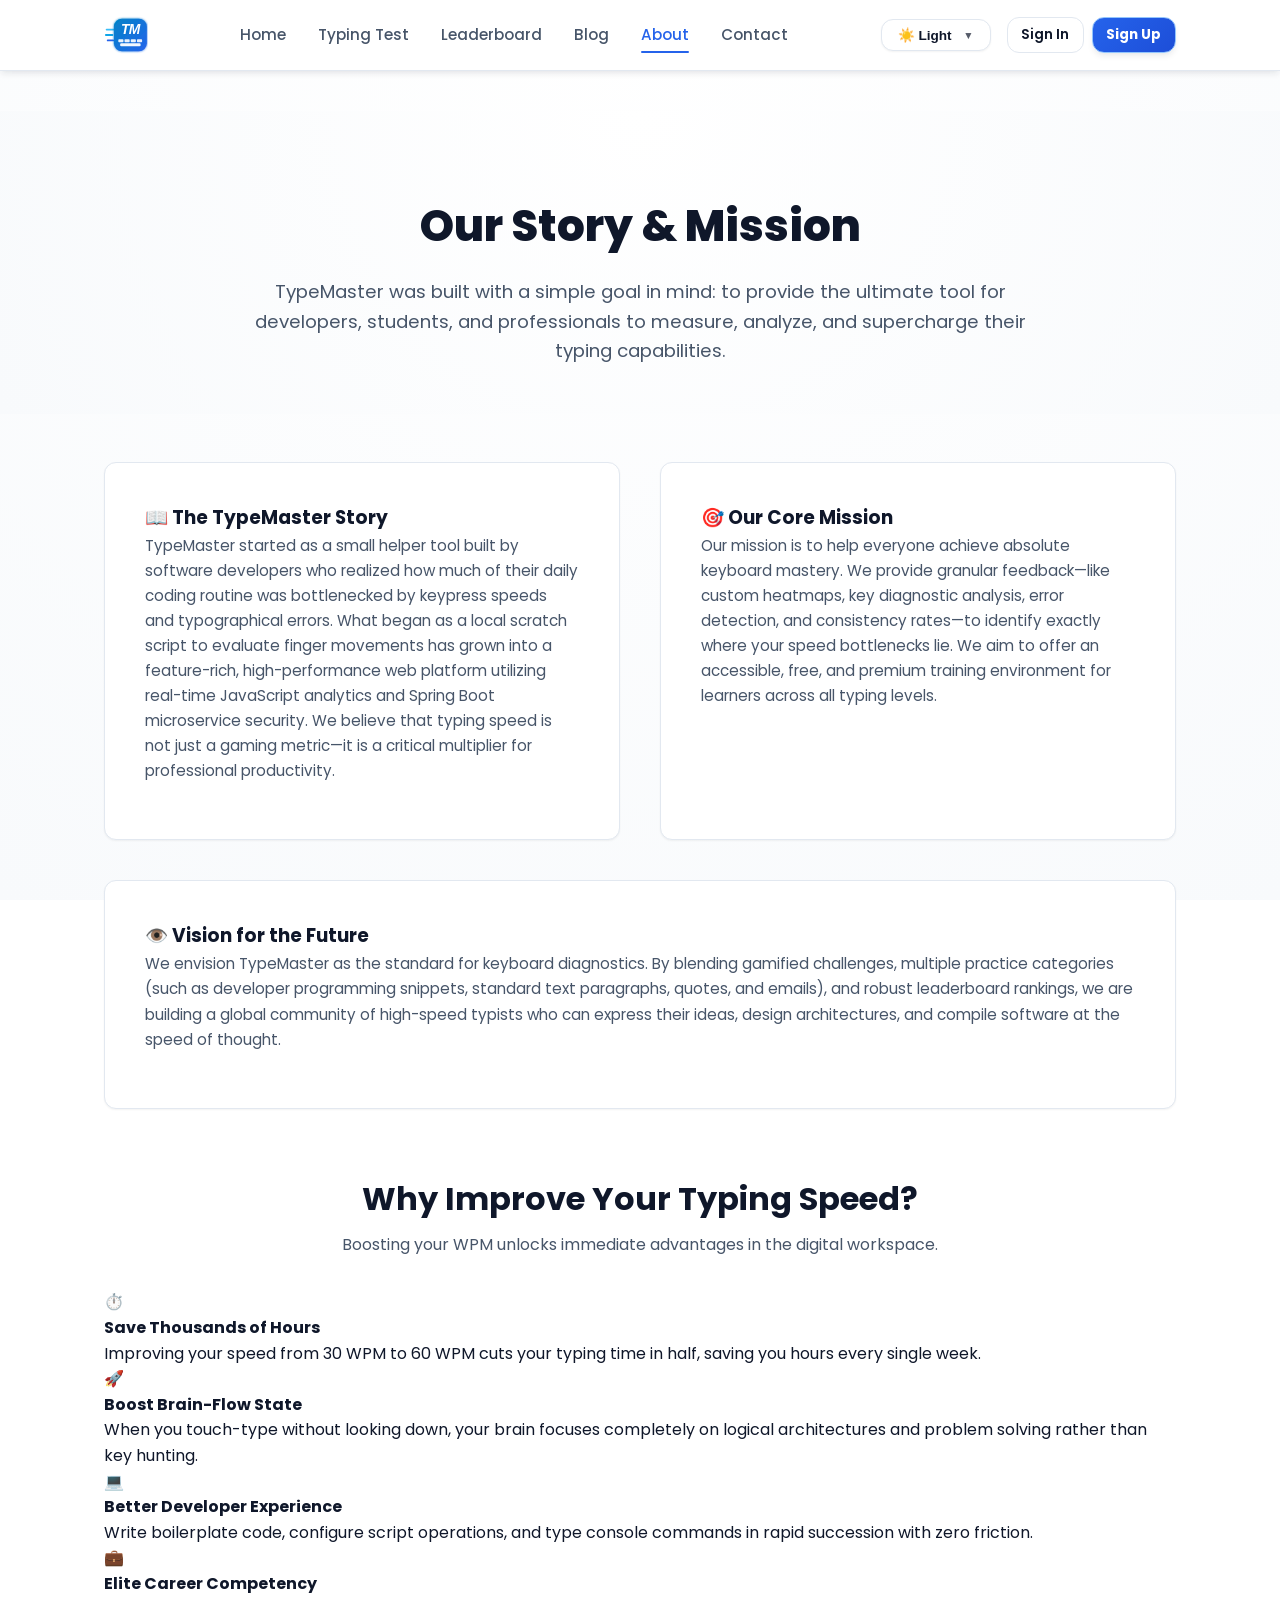
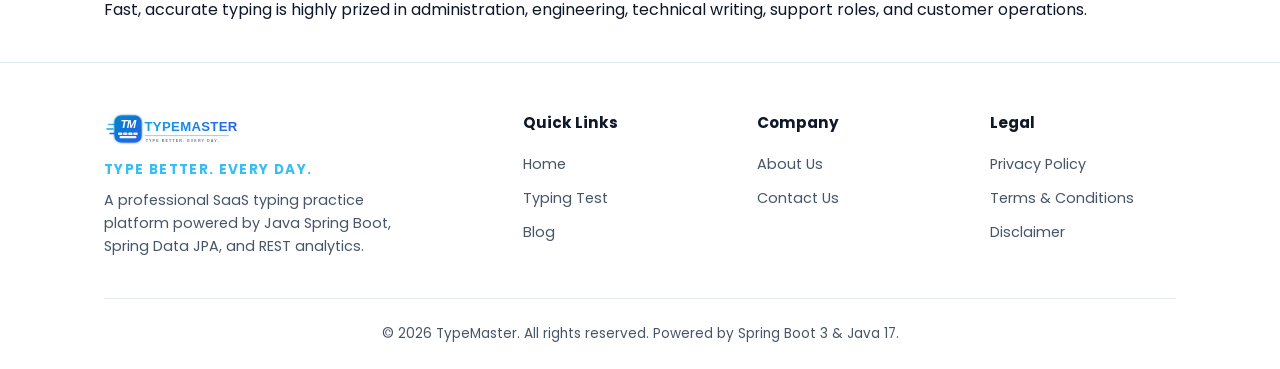
==== commit 328c23da: "typescript" ====
--- a/src/main/resources/static/about.html
+++ b/src/main/resources/static/about.html
@@ -8,12 +8,18 @@
     <link rel="canonical" href="https://typemaster.com/about">
     <title>About Us - TypeMaster</title>
 
+    <!-- Google Fonts: Consolidated Preloaded Import -->
+    <link rel="preconnect" href="https://fonts.googleapis.com">
+    <link rel="preconnect" href="https://fonts.gstatic.com" crossorigin>
+    <link rel="preload" as="style" href="https://fonts.googleapis.com/css2?family=Alex+Brush&family=Cinzel:wght@500;600;700;800&family=Great+Vibes&family=Inter:wght@400;500;600;700;800&family=Montserrat:wght@400;500;600;700;800&family=Playfair+Display:ital,wght@0,400;0,600;0,700;1,400&family=Plus+Jakarta+Sans:wght@400;500;600;700;800&family=Poppins:ital,wght@0,300;0,400;0,500;0,600;0,700;0,800;1,400&family=Roboto+Mono:wght@400;500;600&display=swap">
+    <link rel="stylesheet" href="https://fonts.googleapis.com/css2?family=Alex+Brush&family=Cinzel:wght@500;600;700;800&family=Great+Vibes&family=Inter:wght@400;500;600;700;800&family=Montserrat:wght@400;500;600;700;800&family=Playfair+Display:ital,wght@0,400;0,600;0,700;1,400&family=Plus+Jakarta+Sans:wght@400;500;600;700;800&family=Poppins:ital,wght@0,300;0,400;0,500;0,600;0,700;0,800;1,400&family=Roboto+Mono:wght@400;500;600&display=swap" media="print" onload="this.media='all'">
+
     <!-- Favicon & Touch Icons -->
     <link rel="icon" type="image/png" href="assets/images/logo.png?v=2">
     <link rel="apple-touch-icon" href="assets/images/logo.png?v=2">
 
     <!-- Global & Page Styles -->
-    <link rel="stylesheet" href="assets/css/style.css">
+    <link rel="stylesheet" href="assets/css/style.min.css">
     <style>
         .about-hero {
             padding: 5rem 1rem 3rem;
@@ -29,89 +35,91 @@
         .about-subtitle {
             font-size: 1.15rem;
             color: var(--text-secondary);
-            max-width: 700px;
-            margin: 0 auto 2rem;
+            max-width: 800px;
+            margin: 0 auto;
             line-height: 1.6;
         }
         .about-grid {
             display: grid;
             grid-template-columns: 1fr 1fr;
-            gap: 2rem;
+            gap: 2.5rem;
             margin-top: 3rem;
         }
         .about-card {
             background: var(--card-bg);
             border: 1px solid var(--border-color);
-            border-radius: var(--radius-lg);
+            border-radius: var(--radius-md);
             padding: 2.5rem;
-            box-shadow: var(--shadow-md);
-            transition: var(--transition-normal);
+            box-shadow: var(--shadow-sm);
         }
         [data-theme="glassmorphism"] .about-card {
             background: var(--glass-card-bg, rgba(255, 255, 255, 0.45));
             backdrop-filter: blur(16px);
             border: 1px solid var(--glass-card-border, rgba(255, 255, 255, 0.3));
         }
-        .about-card:hover {
-            transform: translateY(-5px);
-            box-shadow: var(--shadow-lg);
-            border-color: var(--primary-color);
-        }
-        .about-card h3 {
+        .about-card h2 {
             font-size: 1.5rem;
             font-weight: 700;
             color: var(--text-primary);
             margin-bottom: 1rem;
-            display: flex;
-            align-items: center;
-            gap: 0.75rem;
         }
         .about-card p {
+            font-size: 0.95rem;
             color: var(--text-secondary);
-            line-height: 1.7;
-            font-size: 0.95rem;
-        }
-        .benefits-section {
-            padding: 4rem 1rem;
-            background: var(--background-color);
-            border-top: 1px solid var(--border-color);
-        }
-        .benefits-grid {
+            line-height: 1.65;
+            margin-bottom: 1rem;
+        }
+        .about-features {
+            margin-top: 4rem;
+            margin-bottom: 2rem;
+        }
+        .features-title-section {
+            text-align: center;
+            margin-bottom: 2.5rem;
+        }
+        .features-title-section h2 {
+            font-size: 2rem;
+            font-weight: 800;
+            color: var(--text-primary);
+        }
+        .about-features-grid {
             display: grid;
-            grid-template-columns: repeat(auto-fit, minmax(240px, 1fr));
-            gap: 1.5rem;
-            margin-top: 2.5rem;
-        }
-        .benefit-item {
+            grid-template-columns: repeat(3, 1fr);
+            gap: 2rem;
+        }
+        .about-feature-item {
             background: var(--card-bg);
             border: 1px solid var(--border-color);
             border-radius: var(--radius-md);
             padding: 2rem;
-            text-align: center;
+            box-shadow: var(--shadow-sm);
             transition: var(--transition-normal);
         }
-        .benefit-icon {
-            font-size: 2.5rem;
-            margin-bottom: 1.25rem;
-            display: inline-block;
-        }
-        .benefit-item h4 {
-            font-size: 1.15rem;
+        [data-theme="glassmorphism"] .about-feature-item {
+            background: var(--glass-card-bg, rgba(255, 255, 255, 0.45));
+            backdrop-filter: blur(16px);
+            border: 1px solid var(--glass-card-border, rgba(255, 255, 255, 0.3));
+        }
+        .about-feature-item:hover {
+            transform: translateY(-5px);
+            box-shadow: var(--shadow-md);
+        }
+        .about-feature-item h4 {
+            font-size: 1.1rem;
             font-weight: 600;
             color: var(--text-primary);
             margin-bottom: 0.75rem;
         }
-        .benefit-item p {
+        .about-feature-item p {
             font-size: 0.9rem;
             color: var(--text-secondary);
-            line-height: 1.6;
-        }
-        .benefit-item:hover {
-            border-color: var(--primary-color);
-            transform: scale(1.02);
+            line-height: 1.55;
         }
         @media (max-width: 768px) {
             .about-grid {
+                grid-template-columns: 1fr;
+            }
+            .about-features-grid {
                 grid-template-columns: 1fr;
             }
             .about-title {
@@ -121,11 +129,14 @@
     </style>
 </head>
 <body>
+    <!-- Accessibility Skip to Main Content Link -->
+    <a href="#main-content" class="skip-link">Skip to main content</a>
+
     <!-- Header / Navigation Bar -->
     <header class="navbar">
         <div class="container">
             <a href="index.html" class="logo" id="brand-logo">
-                <img src="assets/images/logo-icon.svg" alt="TypeMaster Logo" class="brand-logo-icon">
+                <img src="assets/images/logo-icon.svg" alt="TypeMaster Logo" class="brand-logo-icon" width="40" height="40">
             </a>
             <ul class="nav-links" id="nav-menu">
                 <li><a href="index.html">Home</a></li>
@@ -139,7 +150,7 @@
         </div>
     </header>
 
-    <main>
+    <main id="main-content">
         <!-- About Hero Section -->
         <section class="about-hero">
             <div class="container">
@@ -210,7 +221,7 @@
         <div class="container">
             <div class="footer-grid">
                 <div class="footer-brand">
-                    <img src="assets/images/logo.svg" alt="TypeMaster Official Logo" class="footer-logo-img">
+                    <img src="assets/images/logo.svg" alt="TypeMaster Official Logo" class="footer-logo-img" width="150" height="40">
                     <p style="font-weight: 700; color: #38bdf8; font-size: 0.85rem; letter-spacing: 0.1em; margin-bottom: 0.5rem;">TYPE BETTER. EVERY DAY.</p>
                     <p>A professional SaaS typing practice platform powered by Java Spring Boot, Spring Data JPA, and REST analytics.</p>
                 </div>
@@ -245,6 +256,6 @@
     </footer>
 
     <!-- App JavaScript -->
-    <script src="assets/js/app.js"></script>
+    <script src="assets/js/app.min.js" defer></script>
 </body>
 </html>
--- a/src/main/resources/static/assets/css/style.min.css
+++ b/src/main/resources/static/assets/css/style.min.css
@@ -0,0 +1 @@
+:root{--primary-color:#2563eb;--primary-hover:#1d4ed8;--secondary-color:#1e293b;--accent-color:#0ea5e9;--background-color:#f8fafc;--card-bg:#ffffff;--success-color:#22c55e;--success-bg:rgba(34, 197, 94, 0.12);--error-color:#ef4444;--error-bg:rgba(239, 68, 68, 0.12);--text-primary:#0f172a;--text-secondary:#475569;--text-light:#64748b;--border-color:#e2e8f0;--border-focus:#93c5fd;--shadow-sm:0 1px 2px 0 rgba(0, 0, 0, 0.05);--shadow-md:0 4px 6px -1px rgba(15, 23, 42, 0.08),0 2px 4px -2px rgba(15, 23, 42, 0.04);--shadow-lg:0 10px 15px -3px rgba(15, 23, 42, 0.1),0 4px 6px -4px rgba(15, 23, 42, 0.05);--radius-sm:6px;--radius-md:12px;--radius-lg:18px;--radius-full:9999px;--transition-fast:all 0.2s cubic-bezier(0.4, 0, 0.2, 1);--transition-normal:all 0.3s cubic-bezier(0.4, 0, 0.2, 1);--font-sans:'Poppins',-apple-system,BlinkMacSystemFont,"Segoe UI",Roboto,sans-serif;--font-mono:'Roboto Mono',Consolas,Monaco,monospace}:root,[data-theme=light]{--primary-color:#2563eb;--primary-hover:#1d4ed8;--primary-btn-text:#ffffff;--primary-gradient:linear-gradient(135deg, #2563eb 0%, #1d4ed8 100%);--secondary-color:#1e293b;--accent-color:#0ea5e9;--background-color:#f8fafc;--body-bg-radial:radial-gradient(circle at 50% 0%, #ffffff 0%, #f8fafc 100%);--card-bg:#ffffff;--text-primary:#0f172a;--text-secondary:#475569;--text-light:#64748b;--border-color:#e2e8f0;--border-focus:#93c5fd;--shadow-sm:0 1px 2px 0 rgba(0, 0, 0, 0.05);--shadow-md:0 4px 6px -1px rgba(15, 23, 42, 0.08),0 2px 4px -2px rgba(15, 23, 42, 0.04);--shadow-lg:0 10px 15px -3px rgba(15, 23, 42, 0.1),0 4px 6px -4px rgba(15, 23, 42, 0.05);--hero-bg-gradient:linear-gradient(180deg, #ffffff 0%, #f8fafc 100%);--mockup-header-bg:#f1f5f9;--glass-backdrop:none;--theme-nav-bg:#ffffff;--dropdown-option-bg:#ffffff;--dropdown-option-text:#0f172a;--key-bg:#f1f5f9;--key-text:#0f172a;--key-border:#cbd5e1;--active-char-bg:rgba(37, 99, 235, 0.15);--active-char-border:#2563eb;--active-char-glow:rgba(37, 99, 235, 0.4)}[data-theme=dark]{--primary-color:#4d9de0;--primary-hover:#3a82c4;--primary-btn-text:#ffffff;--primary-gradient:linear-gradient(135deg, #4d9de0 0%, #3a82c4 50%, #2563eb 100%);--secondary-color:#e2e8f0;--secondary-btn-text:#1e293b;--accent-color:#60a5fa;--background-color:#111827;--body-bg-radial:radial-gradient(circle at 50% -10%, #1e293b 0%, #111827 65%, #0f172a 100%);--card-bg:#1e293b;--text-primary:#f1f5f9;--text-secondary:#cbd5e1;--text-light:#94a3b8;--border-color:rgba(255, 255, 255, 0.1);--border-focus:#4d9de0;--shadow-sm:0 1px 3px rgba(0, 0, 0, 0.4);--shadow-md:0 4px 12px rgba(0, 0, 0, 0.5);--shadow-lg:0 12px 30px rgba(0, 0, 0, 0.6);--hero-bg-gradient:radial-gradient(circle at 50% -10%, #1e293b 0%, #111827 65%, #0f172a 100%);--mockup-header-bg:#0f172a;--glass-backdrop:blur(12px) saturate(140%);--theme-nav-bg:#1e293b;--dropdown-option-bg:#1e293b;--dropdown-option-text:#f1f5f9;--key-bg:#273548;--key-text:#f1f5f9;--key-border:rgba(255, 255, 255, 0.12);--active-char-bg:rgba(77, 157, 224, 0.2);--active-char-border:#4d9de0;--active-char-glow:rgba(77, 157, 224, 0.3)}[data-theme=glassmorphism]{--primary-color:#6366f1;--primary-hover:#4f46e5;--primary-btn-text:#ffffff;--primary-gradient:linear-gradient(135deg, #6366f1 0%, #8b5cf6 100%);--secondary-color:#1e1b4b;--accent-color:#8b5cf6;--background-color:#eef2ff;--body-bg-radial:radial-gradient(circle at 50% -10%, #eef2ff 0%, #e0e7ff 50%, #f1f5f9 100%);--card-bg:rgba(255, 255, 255, 0.75);--text-primary:#1e1b4b;--text-secondary:#4338ca;--text-light:#6366f1;--border-color:rgba(255, 255, 255, 0.85);--border-focus:#6366f1;--shadow-sm:0 4px 12px rgba(99, 102, 241, 0.08);--shadow-md:0 8px 25px -5px rgba(99, 102, 241, 0.12),0 0 15px rgba(255, 255, 255, 0.8);--shadow-lg:0 20px 45px -10px rgba(99, 102, 241, 0.18),inset 0 1px 2px rgba(255, 255, 255, 0.95);--hero-bg-gradient:radial-gradient(circle at 50% -10%, #eef2ff 0%, #e0e7ff 50%, #f1f5f9 100%);--mockup-header-bg:rgba(255, 255, 255, 0.85);--glass-backdrop:blur(24px) saturate(190%);--theme-nav-bg:rgba(255, 255, 255, 0.75);--dropdown-option-bg:#ffffff;--dropdown-option-text:#1e1b4b;--key-bg:rgba(255, 255, 255, 0.82);--key-text:#1e1b4b;--key-border:rgba(199, 210, 254, 0.7);--active-char-bg:rgba(99, 102, 241, 0.2);--active-char-border:#6366f1;--active-char-glow:rgba(99, 102, 241, 0.6)}[data-theme=emerald-pro]{--primary-color:#354024;--primary-hover:#889063;--primary-btn-text:#ffffff;--primary-gradient:linear-gradient(135deg, #354024 0%, #889063 50%, #4c3d19 100%);--secondary-color:#faf6f0;--secondary-btn-text:#354024;--accent-color:#cfbb99;--background-color:#e5d7c4;--body-bg-radial:radial-gradient(circle at 50% -10%, #efe7dc 0%, #e5d7c4 80%, #d8caa7 100%);--card-bg:#ffffff;--text-primary:#354024;--text-secondary:#5c6352;--text-light:#4c3d19;--border-color:#cfbb99;--border-focus:#354024;--shadow-sm:0 4px 10px rgba(53, 64, 36, 0.05);--shadow-md:0 8px 20px -4px rgba(53, 64, 36, 0.1),0 0 15px rgba(207, 187, 153, 0.1);--shadow-lg:0 20px 40px -10px rgba(53, 64, 36, 0.15),0 0 25px rgba(207, 187, 153, 0.25);--hero-bg-gradient:radial-gradient(circle at 50% -10%, #efe7dc 0%, #e5d7c4 80%, #d8caa7 100%);--mockup-header-bg:#dcd8cf;--glass-backdrop:blur(12px) saturate(120%);--theme-nav-bg:#faf6f0;--dropdown-option-bg:#faf6f0;--dropdown-option-text:#354024;--key-bg:#ffffff;--key-text:#354024;--key-border:#cfbb99;--active-char-bg:rgba(136, 144, 99, 0.2);--active-char-border:#889063;--active-char-glow:rgba(136, 144, 99, 0.45)}[data-theme=focus-mode]{--primary-color:#cc6c4c;--primary-hover:#a85233;--primary-btn-text:#ffffff;--primary-gradient:linear-gradient(135deg, #cc6c4c 0%, #dca58a 50%, #352119 100%);--secondary-color:#fbf5f2;--secondary-btn-text:#352119;--accent-color:#dfa082;--background-color:#f4e3d9;--body-bg-radial:radial-gradient(circle at 50% -10%, #faf3ee 0%, #f4e3d9 70%, #ebd4c6 100%);--card-bg:#ffffff;--text-primary:#352119;--text-secondary:#7c655c;--text-light:#dfa082;--border-color:#e5cebf;--border-focus:#cc6c4c;--shadow-sm:0 4px 10px rgba(53, 33, 25, 0.04);--shadow-md:0 8px 22px -4px rgba(53, 33, 25, 0.08),0 0 15px rgba(223, 160, 130, 0.1);--shadow-lg:0 20px 45px -10px rgba(53, 33, 25, 0.12),0 0 25px rgba(223, 160, 130, 0.18);--hero-bg-gradient:radial-gradient(circle at 50% -10%, #faf3ee 0%, #f4e3d9 70%, #ebd4c6 100%);--mockup-header-bg:#e8d0c2;--glass-backdrop:blur(12px) saturate(120%);--theme-nav-bg:#fbf5f2;--dropdown-option-bg:#fbf5f2;--dropdown-option-text:#352119;--key-bg:#ffffff;--key-text:#352119;--key-border:#e5cebf;--active-char-bg:rgba(204, 108, 76, 0.15);--active-char-border:#cc6c4c;--active-char-glow:rgba(204, 108, 76, 0.4)}[data-theme=ocean-blue]{--primary-color:#0c82cf;--primary-hover:#005fa3;--primary-btn-text:#ffffff;--primary-gradient:linear-gradient(135deg, #0c82cf 0%, #005fa3 50%, #063c62 100%);--secondary-color:#f4f9fc;--secondary-btn-text:#063c62;--accent-color:#d6b06e;--background-color:#ffffff;--body-bg-radial:radial-gradient(circle at 50% -10%, #ffffff 0%, #f4f9fc 70%, #dbeefa 100%);--card-bg:#ffffff;--text-primary:#063c62;--text-secondary:#4b6b88;--text-light:#d6b06e;--border-color:#d4e5f2;--border-focus:#0c82cf;--shadow-sm:0 4px 10px rgba(6, 60, 98, 0.04);--shadow-md:0 8px 22px -4px rgba(6, 60, 98, 0.08),0 0 15px rgba(214, 176, 110, 0.1);--shadow-lg:0 20px 45px -10px rgba(6, 60, 98, 0.12),0 0 25px rgba(214, 176, 110, 0.18);--hero-bg-gradient:radial-gradient(circle at 50% -10%, #ffffff 0%, #f4f9fc 70%, #dbeefa 100%);--mockup-header-bg:#e8f4fa;--glass-backdrop:blur(12px) saturate(120%);--theme-nav-bg:#f4f9fc;--dropdown-option-bg:#f4f9fc;--dropdown-option-text:#063c62;--key-bg:#ffffff;--key-text:#063c62;--key-border:#d4e5f2;--active-char-bg:rgba(12, 130, 207, 0.15);--active-char-border:#0c82cf;--active-char-glow:rgba(12, 130, 207, 0.4)}[data-theme=neon]{--primary-color:#c0392b;--primary-hover:#e74c3c;--secondary-color:#fdf2f2;--secondary-btn-text:#2c0a08;--accent-color:#27ae60;--background-color:#1a1a2e;--card-bg:#16213e;--text-primary:#ecf0f1;--text-secondary:#bdc3c7;--text-light:#c0392b;--border-color:#2d3561;--border-focus:#c0392b;--shadow-sm:0 2px 4px 0 rgba(0, 0, 0, 0.4);--shadow-md:0 6px 16px -2px rgba(0, 0, 0, 0.5);--shadow-lg:0 12px 28px -4px rgba(0, 0, 0, 0.6);--hero-bg-gradient:linear-gradient(180deg, #0f0c29 0%, #1a1a2e 100%);--mockup-header-bg:#0f0c29;--glass-backdrop:none;--theme-nav-bg:#16213e;--dropdown-option-bg:#16213e;--dropdown-option-text:#ecf0f1}[data-theme=carbon]{--primary-color:#64748b;--primary-hover:#94a3b8;--secondary-color:#f8fafc;--secondary-btn-text:#09090b;--accent-color:#cbd5e1;--background-color:#09090b;--card-bg:#18181b;--text-primary:#f8fafc;--text-secondary:#a1a1aa;--text-light:#71717a;--border-color:#27272a;--border-focus:#94a3b8;--shadow-sm:0 2px 4px 0 rgba(0, 0, 0, 0.5);--shadow-md:0 6px 16px -2px rgba(0, 0, 0, 0.6);--shadow-lg:0 12px 28px -4px rgba(0, 0, 0, 0.7);--hero-bg-gradient:linear-gradient(180deg, #040405 0%, #09090b 100%);--mockup-header-bg:#040405;--glass-backdrop:none;--theme-nav-bg:#18181b;--dropdown-option-bg:#18181b;--dropdown-option-text:#f8fafc}[data-theme=sunset-rose],[data-theme=sunset]{--primary-color:#2a4b49;--primary-hover:#3d6662;--primary-btn-text:#ffffff;--primary-gradient:linear-gradient(135deg, #2a4b49 0%, #3d6662 50%, #c2b09a 100%);--secondary-color:#faf8f5;--secondary-btn-text:#1c302d;--accent-color:#c2b09a;--background-color:#f7f4ee;--body-bg-radial:radial-gradient(circle at 50% -10%, #fbfaf8 0%, #f7f4ee 80%, #ebe8df 100%);--card-bg:#ffffff;--text-primary:#1c302d;--text-secondary:#526b67;--text-light:#c2b09a;--border-color:#dcd8cf;--border-focus:#2a4b49;--shadow-sm:0 4px 10px rgba(42, 75, 73, 0.05);--shadow-md:0 8px 20px -4px rgba(42, 75, 73, 0.1),0 0 15px rgba(194, 176, 154, 0.1);--shadow-lg:0 20px 40px -10px rgba(42, 75, 73, 0.15),0 0 25px rgba(194, 176, 154, 0.2);--hero-bg-gradient:radial-gradient(circle at 50% -10%, #fbfaf8 0%, #f7f4ee 80%, #ebe8df 100%);--mockup-header-bg:#ebe8df;--glass-backdrop:blur(12px) saturate(120%);--theme-nav-bg:#faf8f5;--dropdown-option-bg:#faf8f5;--dropdown-option-text:#1c302d;--key-bg:#ffffff;--key-text:#1c302d;--key-border:#dcd8cf;--active-char-bg:rgba(42, 75, 73, 0.15);--active-char-border:#2a4b49;--active-char-glow:rgba(42, 75, 73, 0.4)}.theme-selector-container{display:flex;align-items:center;gap:.4rem}.theme-dropdown{background:var(--card-bg);color:var(--text-primary);border:1px solid var(--border-color);padding:.4rem .75rem;border-radius:var(--radius-md);font-family:var(--font-sans);font-size:.85rem;font-weight:500;cursor:pointer;outline:0;transition:var(--transition-fast);backdrop-filter:var(--glass-backdrop);-webkit-backdrop-filter:var(--glass-backdrop)}.theme-dropdown:focus,.theme-dropdown:hover{border-color:var(--primary-color)}.theme-dropdown option,select option{background-color:var(--dropdown-option-bg)!important;color:var(--dropdown-option-text)!important}.custom-theme-dropdown{position:relative;display:inline-block;font-family:var(--font-sans)}.custom-dropdown-trigger{background:var(--card-bg);color:var(--text-primary);border:1px solid var(--border-color);padding:.45rem 1rem;border-radius:var(--radius-md);font-size:.85rem;font-weight:600;cursor:pointer;display:flex;align-items:center;gap:.5rem;transition:var(--transition-fast);outline:0;min-width:110px;justify-content:space-between;box-shadow:var(--shadow-sm)}.custom-dropdown-trigger:focus-visible,.custom-dropdown-trigger:hover{border-color:var(--primary-color);box-shadow:0 0 0 3px rgba(37,99,235,.12)}.trigger-arrow{font-size:.65rem;opacity:.7;transition:transform .2s ease}.custom-theme-dropdown.open .trigger-arrow{transform:rotate(180deg)}.custom-dropdown-menu{position:absolute;top:calc(100% + .5rem);right:0;background:var(--card-bg);border:1px solid var(--border-color);border-radius:var(--radius-md);box-shadow:var(--shadow-lg);padding:.35rem;min-width:130px;display:none;flex-direction:column;gap:.25rem;z-index:1000;transform:translateY(-10px);opacity:0;transition:transform .2s ease,opacity .2s ease;backdrop-filter:var(--glass-backdrop)}.custom-theme-dropdown.open .custom-dropdown-menu{display:flex;transform:translateY(0);opacity:1}.custom-dropdown-item{display:flex;align-items:center;gap:.6rem;padding:.45rem .75rem;font-size:.85rem;font-weight:500;border-radius:var(--radius-sm);color:var(--text-primary);cursor:pointer;transition:var(--transition-fast)}.custom-dropdown-item:hover{background:rgba(37,99,235,.08);color:var(--primary-color)}.custom-dropdown-item.active{background:var(--primary-color);color:#fff}.custom-dropdown-item.active:hover{background:var(--primary-hover);color:#fff}.theme-showcase{padding:4rem 0;background-color:var(--background-color);transition:background-color .3s ease;border-top:1px solid var(--border-color)}.theme-grid{display:grid;grid-template-columns:repeat(auto-fit,minmax(260px,1fr));gap:1.5rem;margin-top:2.5rem}.theme-card{background:var(--card-bg);border:2px solid var(--border-color);border-radius:var(--radius-md);padding:1.5rem;cursor:pointer;transition:all .25s cubic-bezier(.4, 0, .2, 1);position:relative;backdrop-filter:var(--glass-backdrop);-webkit-backdrop-filter:var(--glass-backdrop)}.theme-card:hover{transform:translateY(-4px);border-color:var(--primary-color);box-shadow:var(--shadow-md)}.theme-card.active{border-color:var(--primary-color);box-shadow:0 0 0 3px rgba(37,99,235,.25)}.theme-card-header{display:flex;align-items:center;justify-content:space-between;margin-bottom:1rem}.theme-name{font-weight:700;font-size:1.05rem;color:var(--text-primary);display:flex;align-items:center;gap:.5rem}.theme-active-badge{font-size:.7rem;font-weight:700;padding:.2rem .55rem;border-radius:var(--radius-full);background:var(--primary-color);color:#fff;display:none;text-transform:uppercase;letter-spacing:.05em}.theme-card.active .theme-active-badge{display:inline-block}.theme-preview-swatch{display:flex;height:36px;border-radius:var(--radius-sm);overflow:hidden;margin-bottom:1rem;border:1px solid var(--border-color)}.swatch-color{flex:1;height:100%}.theme-desc{font-size:.85rem;color:var(--text-secondary);line-height:1.5}*,::after,::before{box-sizing:border-box;margin:0;padding:0}html{font-size:16px;scroll-behavior:smooth;height:100%}body{font-family:var(--font-sans);background-color:var(--background-color);color:var(--text-primary);line-height:1.6;min-height:100vh;display:flex;flex-direction:column;-webkit-font-smoothing:antialiased;-moz-osx-font-smoothing:grayscale}.container{width:100%;max-width:1120px;margin:0 auto;padding:0 1.5rem}main{flex:1;padding:2.5rem 0}.navbar{background-color:var(--card-bg);border-bottom:1px solid var(--border-color);position:sticky;top:0;z-index:100;box-shadow:var(--shadow-sm)}.navbar .container{display:flex;align-items:center;justify-content:space-between;height:70px;gap:2rem}.logo{display:flex;align-items:center;gap:.6rem;text-decoration:none;font-family:var(--font-sans);font-weight:800;font-size:1.4rem;color:var(--secondary-color);flex-shrink:0}.logo-icon{background:linear-gradient(135deg,var(--primary-color),var(--accent-color));color:#fff;width:38px;height:38px;border-radius:var(--radius-md);display:flex;align-items:center;justify-content:center;font-size:1.2rem;font-weight:800;box-shadow:0 4px 10px rgba(37,99,235,.3)}.logo-img{width:38px;height:38px;border-radius:10px;object-fit:cover;box-shadow:0 4px 12px rgba(37,99,235,.35);transition:transform .2s ease}.auth-card-logo,.brand-logo-full,.brand-logo-icon,.cert-brand-logo-img,.footer-logo-img,.hero-brand-logo,.splash-logo-img{background:0 0!important;background-color:transparent!important;border-radius:0!important;box-shadow:none!important}.brand-logo-icon{height:40px;width:auto;object-fit:contain;transition:transform .25s cubic-bezier(.175, .885, .32, 1.275);display:block}.logo:hover .brand-logo-icon{transform:scale(1.12)}.brand-logo-full{height:48px;width:auto;max-width:220px;object-fit:contain;transition:transform .2s ease;display:block}.logo:hover .brand-logo-full{transform:scale(1.04)}.splash-logo-img{max-width:190px;height:auto;margin:0 auto 1.25rem auto;display:block;object-fit:contain;filter:drop-shadow(0 4px 15px rgba(37, 99, 235, .4))}.hero-brand-logo{max-width:280px;width:100%;height:auto;object-fit:contain;margin-bottom:1.5rem;filter:drop-shadow(0 10px 25px rgba(37, 99, 235, .15))}.footer-logo-img{max-width:200px;height:auto;margin-bottom:.75rem;display:block;object-fit:contain}.logo-text span{color:var(--primary-color)}.nav-links{display:flex;align-items:center;gap:2rem;list-style:none;flex:1;justify-content:center}.nav-links a{text-decoration:none;font-family:var(--font-sans);color:var(--text-secondary);font-weight:500;font-size:.95rem;transition:var(--transition-fast);padding:.5rem 0;position:relative;white-space:nowrap}.nav-links a.active,.nav-links a:hover{color:var(--primary-color)}.nav-links a.active::after{content:'';position:absolute;bottom:0;left:0;width:100%;height:2.5px;background-color:var(--primary-color);border-radius:var(--radius-full)}.navbar-right-controls{display:flex;align-items:center;gap:1rem;flex-shrink:0}.theme-selector-container{display:flex;align-items:center;gap:.4rem}.auth-nav-container{display:flex;align-items:center}.auth-buttons{display:flex;align-items:center;gap:.5rem}.user-badge{display:flex;align-items:center;gap:.5rem}.user-name-text{font-weight:600;font-size:.9rem;color:var(--primary-color);max-width:120px;overflow:hidden;text-overflow:ellipsis;white-space:nowrap}.mobile-toggle{display:none;background:0 0;border:none;font-size:1.5rem;color:var(--text-primary);cursor:pointer;padding:.4rem;flex-shrink:0}.btn{display:inline-flex;align-items:center;justify-content:center;gap:.5rem;padding:.75rem 1.5rem;font-family:var(--font-sans);font-size:.95rem;font-weight:600;border-radius:var(--radius-md);text-decoration:none;cursor:pointer;border:1px solid transparent;transition:var(--transition-fast);user-select:none}.btn-primary{background-color:var(--primary-color);color:var(--primary-btn-text,#fff);box-shadow:0 4px 12px rgba(37,99,235,.25)}.btn-primary:hover{background-color:var(--primary-hover);transform:translateY(-1px);box-shadow:0 6px 16px rgba(37,99,235,.35)}.btn-primary:active{transform:translateY(0)}.btn-secondary{background-color:var(--secondary-color);color:var(--secondary-btn-text,#fff)}.btn-secondary:hover{background-color:#0f172a;transform:translateY(-1px)}.btn-outline{background-color:transparent;border-color:var(--border-color);color:var(--text-primary)}.btn-outline:hover{border-color:var(--primary-color);color:var(--primary-color);background-color:rgba(37,99,235,.04)}.card{background-color:var(--card-bg);border-radius:var(--radius-lg);border:1px solid var(--border-color);box-shadow:var(--shadow-md);padding:1.75rem;transition:var(--transition-normal)}.card:hover{box-shadow:var(--shadow-lg)}.badge{display:inline-flex;align-items:center;gap:.35rem;padding:.25rem .75rem;border-radius:var(--radius-full);font-family:var(--font-sans);font-size:.8rem;font-weight:600;text-transform:uppercase;letter-spacing:.05em}.badge-primary{background-color:rgba(37,99,235,.1);color:var(--primary-color)}.footer{background-color:var(--theme-nav-bg,var(--card-bg));color:var(--text-secondary);border-top:1px solid var(--border-color);padding:3rem 0 1.5rem;margin-top:auto;font-family:var(--font-sans);transition:background .4s ease,border-color .4s ease,color .4s ease}.footer-grid{display:grid;grid-template-columns:2fr 1fr 1fr 1fr;gap:3rem;margin-bottom:2.5rem}.footer-brand h3,.footer-column h4{color:var(--text-primary);font-size:.95rem;font-weight:700;margin-bottom:1rem}.footer-brand p{color:var(--text-secondary);font-size:.9rem;max-width:320px}.footer-links{list-style:none}.footer-links li{margin-bottom:.5rem}.footer-links a{color:var(--text-secondary);text-decoration:none;font-size:.9rem;transition:var(--transition-fast)}.footer-bottom{border-top:1px solid var(--border-color);padding-top:1.5rem;text-align:center;font-size:.85rem;color:var(--text-secondary)}@media (max-width:480px){.container{padding:0 .85rem}.hero-title{font-size:2rem}.hero-description{font-size:.95rem}.stats-grid{grid-template-columns:repeat(2,1fr)!important;gap:.6rem!important}.stat-card{padding:.85rem .5rem!important}.stat-value{font-size:1.25rem!important}.stat-label{font-size:.68rem!important}.typing-arena{padding:1.25rem .85rem!important;font-size:1.15rem!important;min-height:180px!important}.result-card{padding:1.5rem 1rem!important}.result-metrics-grid{grid-template-columns:repeat(2,1fr)!important;gap:.75rem!important}.badges-grid{grid-template-columns:repeat(2,1fr)!important;gap:.65rem!important}.cert-frame{padding:1.5rem 1rem!important}.cert-title{font-size:1.6rem!important}.cert-recipient-name{font-size:1.8rem!important}}#mobile-nav-extra{display:none}@media (max-width:768px){.navbar .container{display:flex;align-items:center;justify-content:space-between;padding:0 1rem;height:65px;gap:0}#navbar-right-controls{display:none!important}.mobile-toggle{display:block}.nav-links{display:none;position:absolute;top:65px;left:0;width:100%;background-color:var(--card-bg);flex-direction:column;padding:1.5rem;gap:1rem;border-bottom:1px solid var(--border-color);box-shadow:var(--shadow-lg);z-index:1000;flex:none;justify-content:flex-start}#mobile-nav-extra{display:flex!important;flex-direction:column;gap:.85rem;width:100%;margin-top:.5rem;padding-top:1rem;border-top:1px solid var(--border-color)}#mobile-nav-extra .theme-dropdown{width:100%;padding:.6rem .85rem!important;font-size:.9rem!important}#mobile-nav-extra .user-badge{justify-content:space-between;width:100%;gap:.75rem!important}#mobile-nav-extra .user-name-text{max-width:none!important;font-size:.95rem!important}#mobile-nav-extra .auth-buttons{width:100%;justify-content:space-between;gap:.75rem!important}#mobile-nav-extra .auth-buttons .btn{flex:1;text-align:center;padding:.5rem!important}.nav-links.show{display:flex}.hero-grid{grid-template-columns:1fr;gap:2rem;text-align:center}.hero-description{margin:0 auto 1.5rem auto}.hero-actions{justify-content:center}.test-controls{flex-direction:column;align-items:stretch;padding:1rem}.control-group{flex-direction:column;align-items:stretch;width:100%}.duration-select{width:100%}.charts-panel{grid-template-columns:1fr!important}.footer-grid{grid-template-columns:1fr;gap:2rem}#virtual-keyboard,.virtual-keyboard-wrapper{display:none!important}.cert-outer-wrapper{overflow-x:auto}}@media (min-width:769px) and (max-width:1024px){.nav-links{gap:1.25rem}.nav-links a{font-size:.875rem}.user-name-text{max-width:80px}.stats-grid{grid-template-columns:repeat(4,1fr)!important}.hero-grid{grid-template-columns:1fr;gap:2.5rem}.result-metrics-grid{grid-template-columns:repeat(4,1fr)}.badges-grid{grid-template-columns:repeat(3,1fr)}}@media (min-width:1441px){.container{max-width:1320px}}.splash-loader,.splash-screen{position:fixed;top:0;left:0;width:100vw;height:100vh;z-index:99999;display:flex;align-items:center;justify-content:center;background:var(--background-color)!important;background-image:none!important;transition:opacity .8s ease,visibility .8s ease}.splash-loader.fade-out,.splash-screen.fade-out{opacity:0!important;visibility:hidden!important;pointer-events:none!important;display:none!important}.splash-overlay{display:block;position:absolute;top:0;left:0;width:100%;height:100%;background:linear-gradient(135deg,rgba(15,23,42,.45) 0,rgba(15,23,42,.65) 100%)}.splash-content{position:relative;z-index:2;width:90%;max-width:650px;padding:1rem;text-align:center}.splash-card{background:0 0;border:none;border-radius:0;padding:0;box-shadow:none;backdrop-filter:none;-webkit-backdrop-filter:none;color:#fff}.splash-badge{display:inline-block;padding:.45rem 1.1rem;background:rgba(37,99,235,.35);border:1px solid rgba(147,197,253,.5);border-radius:9999px;font-size:.85rem;font-weight:700;color:#fff;margin-bottom:2rem;letter-spacing:.06em;text-transform:uppercase;box-shadow:0 4px 15px rgba(0,0,0,.3)}.typewriter-quote{font-family:var(--font-sans);font-size:clamp(1.15rem, 4.5vw, 1.85rem);font-weight:700;line-height:1.5;color:#fff!important;min-height:4.2rem;margin-bottom:1.5rem;letter-spacing:-.01em;word-break:break-word;overflow-wrap:break-word;display:flex;align-items:center;justify-content:center;flex-wrap:wrap;text-align:center;padding:0 .5rem}.typewriter-cursor{display:inline-block;font-weight:300;color:#60a5fa;animation:blinkCursor .7s infinite;margin-left:3px;text-shadow:0 0 10px rgba(96,165,250,.8)}@keyframes blinkCursor{0%,100%{opacity:1}50%{opacity:0}}.splash-progress-container{width:100%;max-width:380px;height:7px;background:rgba(255,255,255,.25);border-radius:9999px;overflow:hidden;margin:0 auto .75rem auto;box-shadow:0 2px 10px rgba(0,0,0,.4)}.splash-progress-bar{height:100%;width:0%;background:linear-gradient(90deg,#2563eb,#38bdf8);border-radius:9999px;transition:width 80ms ease-out}.splash-percentage{font-family:var(--font-mono);font-size:1rem;color:#e2e8f0;font-weight:700;text-shadow:0 2px 6px rgba(0,0,0,.8)}.splash-btn{margin-top:1rem;padding:.75rem 2rem;font-size:1rem;box-shadow:0 4px 15px rgba(37,99,235,.4)}.splash-loader.fade-out{opacity:0;visibility:hidden;pointer-events:none}.certificate-card{background:#fff;border:8px double #1e293b;border-radius:20px;padding:3rem 2.5rem;position:relative;text-align:center;box-shadow:0 20px 40px rgba(15,23,42,.12);margin:2rem 0;background-image:radial-gradient(circle at center,rgba(37,99,235,.03) 0,transparent 70%)}.certificate-header-logo{max-width:200px;height:auto;margin:0 auto 1.5rem auto;display:block}.certificate-title{font-family:Georgia,serif;font-size:2.2rem;font-weight:800;color:var(--secondary-color);letter-spacing:.05em;text-transform:uppercase;margin-bottom:.25rem}.certificate-subtitle{font-size:.95rem;font-weight:600;color:var(--primary-color);text-transform:uppercase;letter-spacing:.15em;margin-bottom:2rem}.certificate-name{font-size:2rem;font-weight:700;color:var(--text-primary);border-bottom:2px solid var(--border-color);display:inline-block;padding:0 2rem .5rem 2rem;margin-bottom:1.5rem}.certificate-metrics{display:flex;justify-content:center;gap:3rem;margin:2rem 0}.cert-metric-item{text-align:center}.cert-metric-val{font-size:2.5rem;font-weight:800;color:var(--primary-color);font-family:var(--font-mono)}.cert-metric-label{font-size:.85rem;font-weight:600;color:var(--text-secondary);text-transform:uppercase}.gold-seal{width:70px;height:70px;background:linear-gradient(135deg,#f59e0b,#d97706);color:#fff;border-radius:50%;display:flex;align-items:center;justify-content:center;font-size:1.75rem;margin:1.5rem auto .5rem auto;box-shadow:0 4px 15px rgba(245,158,11,.4)}.cert-footer-text{font-size:.8rem;color:var(--text-light);font-family:var(--font-mono)}.leaderboard-table{width:100%;border-collapse:collapse;margin-top:1rem}.leaderboard-table th{background:var(--secondary-color);color:#fff;padding:.85rem 1rem;text-align:left;font-size:.85rem;text-transform:uppercase;letter-spacing:.05em;border-radius:var(--radius-sm)}.leaderboard-table td{padding:1rem;border-bottom:1px solid var(--border-color);font-size:.95rem}.rank-badge{display:inline-flex;align-items:center;justify-content:center;width:30px;height:30px;border-radius:50%;font-weight:700;font-size:.9rem}.rank-1{background:#fef3c7;color:#b45309;border:1px solid #f59e0b}.rank-2{background:#f1f5f9;color:#475569;border:1px solid #cbd5e1}.rank-3{background:#ffedd5;color:#c2410c;border:1px solid #fb923c}body{background:var(--body-bg-radial,var(--background-color))!important;background-attachment:fixed!important;color:var(--text-primary)!important;transition:background .4s ease,color .4s ease!important}.navbar{background:var(--theme-nav-bg,var(--card-bg))!important;backdrop-filter:var(--glass-backdrop,none)!important;-webkit-backdrop-filter:var(--glass-backdrop,none)!important;border-bottom:1px solid var(--border-color)!important;box-shadow:var(--shadow-md)!important;transition:background .4s ease,border-color .4s ease!important}.btn-primary{background:var(--primary-gradient,var(--primary-color))!important;color:var(--primary-btn-text,#fff)!important;font-weight:700!important;border:1px solid var(--border-focus,transparent)!important;box-shadow:var(--shadow-md)!important;transition:var(--transition-normal)!important}.btn-primary:hover{transform:translateY(-2px)!important;box-shadow:var(--shadow-lg)!important;opacity:.95!important}.btn-outline{background:rgba(255,255,255,.05);border:1px solid var(--border-color);color:var(--text-primary);backdrop-filter:var(--glass-backdrop,none);transition:var(--transition-normal)}.btn-outline:hover{background:var(--primary-color);color:var(--primary-btn-text);border-color:var(--primary-color);transform:translateY(-2px)}.auth-card,.chart-card,.dashboard-card,.stat-card,.typing-arena,.virtual-keyboard-wrapper{background:var(--card-bg)!important;border:1px solid var(--border-color)!important;backdrop-filter:var(--glass-backdrop,none)!important;-webkit-backdrop-filter:var(--glass-backdrop,none)!important;box-shadow:var(--shadow-lg)!important;border-radius:var(--radius-lg)!important;transition:background .4s ease,border-color .4s ease,box-shadow .4s ease!important}.paragraph-box{color:var(--text-secondary)}.char.active{background-color:var(--active-char-bg,rgba(37,99,235,.15))!important;border-left:2.5px solid var(--active-char-border,var(--primary-color))!important;box-shadow:none!important;border-radius:3px}.char.correct{color:var(--success-color,#22c55e)!important}.char.incorrect{color:var(--error-color,#ef4444)!important;background-color:var(--error-bg,rgba(239,68,68,.15))!important;border-radius:3px}.key-btn{background:var(--key-bg,var(--card-bg))!important;border:1px solid var(--key-border,var(--border-color))!important;color:var(--key-text,var(--text-primary))!important;box-shadow:var(--shadow-sm)!important;transition:var(--transition-fast)!important}.key-btn.next-key{background:var(--primary-gradient,var(--primary-color))!important;color:var(--primary-btn-text,#fff)!important;font-weight:800!important;box-shadow:var(--shadow-sm)!important;border-color:var(--primary-color)!important}select.duration-select,select.theme-dropdown{background-color:var(--dropdown-option-bg,var(--card-bg))!important;border:1px solid var(--border-color)!important;color:var(--dropdown-option-text,var(--text-primary))!important;border-radius:var(--radius-md)!important;transition:var(--transition-normal)!important}select.duration-select:focus,select.theme-dropdown:focus{border-color:var(--border-focus)!important;box-shadow:0 0 0 3px rgba(37,99,235,.15)!important}.page-title-seo{position:absolute;width:1px;height:1px;padding:0;margin:-1px;overflow:hidden;clip:rect(0,0,0,0);border:0}.why-improve .benefits-grid{display:grid;grid-template-columns:repeat(auto-fit,minmax(240px,1fr));gap:1.5rem;margin-top:2rem}.why-improve .benefit-item{background:var(--card-bg);border:1px solid var(--border-color);border-radius:var(--radius-md);padding:2rem;text-align:center;transition:var(--transition-normal);box-shadow:var(--shadow-sm)}[data-theme=glassmorphism] .why-improve .benefit-item{background:var(--glass-card-bg,rgba(255,255,255,.45));backdrop-filter:blur(16px);border:1px solid var(--glass-card-border,rgba(255,255,255,.3))}.why-improve .benefit-item:hover{transform:translateY(-5px);box-shadow:var(--shadow-md);border-color:var(--primary-color)}.why-improve .benefit-icon{font-size:2.5rem;margin-bottom:1rem;display:inline-block}.faq-accordion{display:flex;flex-direction:column;gap:1rem;margin-top:2rem}.faq-item{border:1px solid var(--border-color);border-radius:var(--radius-md);background:var(--card-bg);overflow:hidden;transition:var(--transition-normal)}[data-theme=glassmorphism] .faq-item{background:var(--glass-card-bg,rgba(255,255,255,.45));backdrop-filter:blur(16px);border:1px solid var(--glass-card-border,rgba(255,255,255,.3))}.faq-trigger{width:100%;text-align:left;padding:1.25rem 1.5rem;background:0 0;border:none;font-size:1.05rem;font-weight:600;color:var(--text-primary);cursor:pointer;display:flex;justify-content:space-between;align-items:center;transition:var(--transition-fast)}.faq-trigger:hover{color:var(--primary-color)}.faq-content{max-height:0;overflow:hidden;transition:max-height .3s cubic-bezier(.4, 0, .2, 1);padding:0 1.5rem}.faq-content p{padding-bottom:1.25rem;font-size:.95rem;color:var(--text-secondary);line-height:1.6}.faq-icon{font-size:1.25rem;transition:var(--transition-fast)}body{animation:fadeInEffect .5s ease-out}@keyframes fadeInEffect{from{opacity:0}to{opacity:1}}.skip-link{position:absolute;top:-100px;left:1.5rem;background:var(--primary-color);color:#fff!important;padding:.75rem 1.5rem;z-index:1000000;font-weight:600;border-radius:0 0 var(--radius-md) var(--radius-md);box-shadow:var(--shadow-lg);text-decoration:none;transition:top .2s cubic-bezier(.4, 0, .2, 1)}.skip-link:focus{top:0;outline:3px solid var(--accent-color);outline-offset:2px}
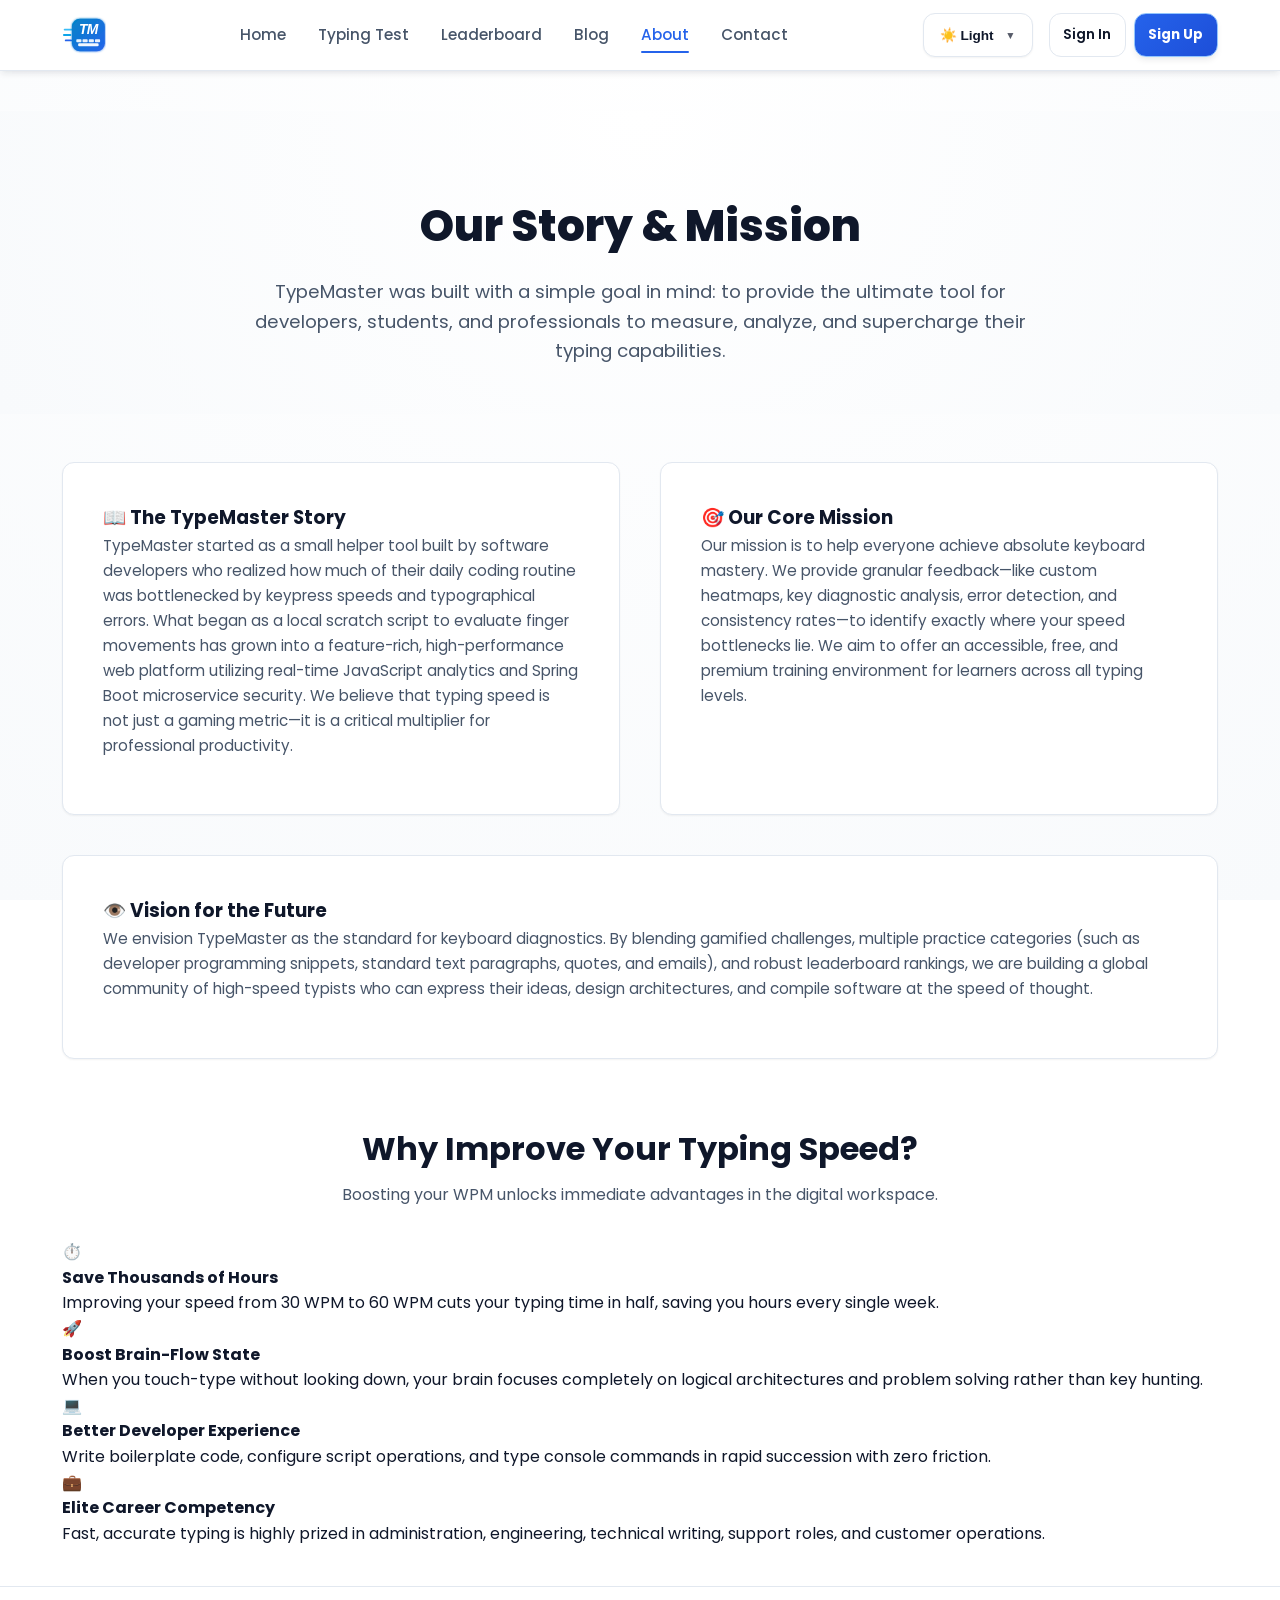
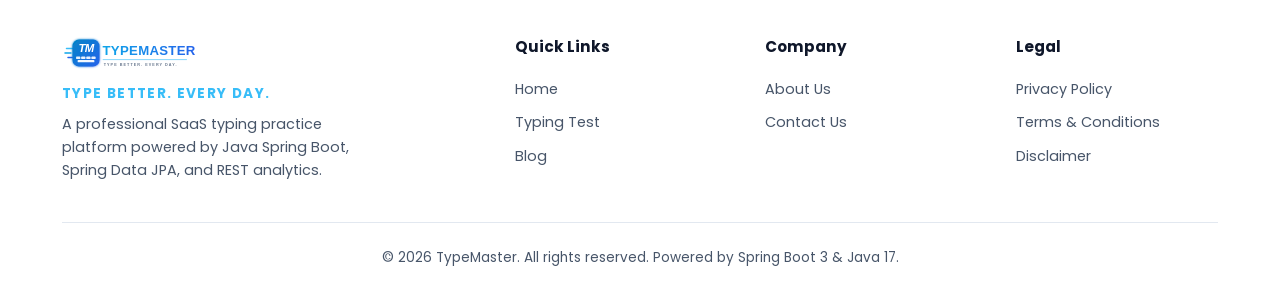
==== commit e56cc883: "Redesign typing test page with zero layout shift, add audio FX sound pack settings, and remove PWA m" ====
--- a/src/main/resources/static/about.html
+++ b/src/main/resources/static/about.html
@@ -14,12 +14,15 @@
     <link rel="preload" as="style" href="https://fonts.googleapis.com/css2?family=Alex+Brush&family=Cinzel:wght@500;600;700;800&family=Great+Vibes&family=Inter:wght@400;500;600;700;800&family=Montserrat:wght@400;500;600;700;800&family=Playfair+Display:ital,wght@0,400;0,600;0,700;1,400&family=Plus+Jakarta+Sans:wght@400;500;600;700;800&family=Poppins:ital,wght@0,300;0,400;0,500;0,600;0,700;0,800;1,400&family=Roboto+Mono:wght@400;500;600&display=swap">
     <link rel="stylesheet" href="https://fonts.googleapis.com/css2?family=Alex+Brush&family=Cinzel:wght@500;600;700;800&family=Great+Vibes&family=Inter:wght@400;500;600;700;800&family=Montserrat:wght@400;500;600;700;800&family=Playfair+Display:ital,wght@0,400;0,600;0,700;1,400&family=Plus+Jakarta+Sans:wght@400;500;600;700;800&family=Poppins:ital,wght@0,300;0,400;0,500;0,600;0,700;0,800;1,400&family=Roboto+Mono:wght@400;500;600&display=swap" media="print" onload="this.media='all'">
 
+    <meta name="theme-color" content="#0f172a">
+
     <!-- Favicon & Touch Icons -->
     <link rel="icon" type="image/png" href="assets/images/logo.png?v=2">
     <link rel="apple-touch-icon" href="assets/images/logo.png?v=2">
 
     <!-- Global & Page Styles -->
     <link rel="stylesheet" href="assets/css/style.min.css">
+
     <style>
         .about-hero {
             padding: 5rem 1rem 3rem;
@@ -257,5 +260,18 @@
 
     <!-- App JavaScript -->
     <script src="assets/js/app.min.js" defer></script>
+    <script>
+        if ('serviceWorker' in navigator) {
+            navigator.serviceWorker.getRegistrations().then(registrations => {
+                for (let r of registrations) r.unregister();
+            }).catch(() => {});
+            if (window.caches) {
+                caches.keys().then(names => {
+                    for (let n of names) caches.delete(n);
+                });
+            }
+        }
+    </script>
 </body>
 </html>
+
--- a/src/main/resources/static/assets/css/style.min.css
+++ b/src/main/resources/static/assets/css/style.min.css
@@ -1 +1 @@
-:root{--primary-color:#2563eb;--primary-hover:#1d4ed8;--secondary-color:#1e293b;--accent-color:#0ea5e9;--background-color:#f8fafc;--card-bg:#ffffff;--success-color:#22c55e;--success-bg:rgba(34, 197, 94, 0.12);--error-color:#ef4444;--error-bg:rgba(239, 68, 68, 0.12);--text-primary:#0f172a;--text-secondary:#475569;--text-light:#64748b;--border-color:#e2e8f0;--border-focus:#93c5fd;--shadow-sm:0 1px 2px 0 rgba(0, 0, 0, 0.05);--shadow-md:0 4px 6px -1px rgba(15, 23, 42, 0.08),0 2px 4px -2px rgba(15, 23, 42, 0.04);--shadow-lg:0 10px 15px -3px rgba(15, 23, 42, 0.1),0 4px 6px -4px rgba(15, 23, 42, 0.05);--radius-sm:6px;--radius-md:12px;--radius-lg:18px;--radius-full:9999px;--transition-fast:all 0.2s cubic-bezier(0.4, 0, 0.2, 1);--transition-normal:all 0.3s cubic-bezier(0.4, 0, 0.2, 1);--font-sans:'Poppins',-apple-system,BlinkMacSystemFont,"Segoe UI",Roboto,sans-serif;--font-mono:'Roboto Mono',Consolas,Monaco,monospace}:root,[data-theme=light]{--primary-color:#2563eb;--primary-hover:#1d4ed8;--primary-btn-text:#ffffff;--primary-gradient:linear-gradient(135deg, #2563eb 0%, #1d4ed8 100%);--secondary-color:#1e293b;--accent-color:#0ea5e9;--background-color:#f8fafc;--body-bg-radial:radial-gradient(circle at 50% 0%, #ffffff 0%, #f8fafc 100%);--card-bg:#ffffff;--text-primary:#0f172a;--text-secondary:#475569;--text-light:#64748b;--border-color:#e2e8f0;--border-focus:#93c5fd;--shadow-sm:0 1px 2px 0 rgba(0, 0, 0, 0.05);--shadow-md:0 4px 6px -1px rgba(15, 23, 42, 0.08),0 2px 4px -2px rgba(15, 23, 42, 0.04);--shadow-lg:0 10px 15px -3px rgba(15, 23, 42, 0.1),0 4px 6px -4px rgba(15, 23, 42, 0.05);--hero-bg-gradient:linear-gradient(180deg, #ffffff 0%, #f8fafc 100%);--mockup-header-bg:#f1f5f9;--glass-backdrop:none;--theme-nav-bg:#ffffff;--dropdown-option-bg:#ffffff;--dropdown-option-text:#0f172a;--key-bg:#f1f5f9;--key-text:#0f172a;--key-border:#cbd5e1;--active-char-bg:rgba(37, 99, 235, 0.15);--active-char-border:#2563eb;--active-char-glow:rgba(37, 99, 235, 0.4)}[data-theme=dark]{--primary-color:#4d9de0;--primary-hover:#3a82c4;--primary-btn-text:#ffffff;--primary-gradient:linear-gradient(135deg, #4d9de0 0%, #3a82c4 50%, #2563eb 100%);--secondary-color:#e2e8f0;--secondary-btn-text:#1e293b;--accent-color:#60a5fa;--background-color:#111827;--body-bg-radial:radial-gradient(circle at 50% -10%, #1e293b 0%, #111827 65%, #0f172a 100%);--card-bg:#1e293b;--text-primary:#f1f5f9;--text-secondary:#cbd5e1;--text-light:#94a3b8;--border-color:rgba(255, 255, 255, 0.1);--border-focus:#4d9de0;--shadow-sm:0 1px 3px rgba(0, 0, 0, 0.4);--shadow-md:0 4px 12px rgba(0, 0, 0, 0.5);--shadow-lg:0 12px 30px rgba(0, 0, 0, 0.6);--hero-bg-gradient:radial-gradient(circle at 50% -10%, #1e293b 0%, #111827 65%, #0f172a 100%);--mockup-header-bg:#0f172a;--glass-backdrop:blur(12px) saturate(140%);--theme-nav-bg:#1e293b;--dropdown-option-bg:#1e293b;--dropdown-option-text:#f1f5f9;--key-bg:#273548;--key-text:#f1f5f9;--key-border:rgba(255, 255, 255, 0.12);--active-char-bg:rgba(77, 157, 224, 0.2);--active-char-border:#4d9de0;--active-char-glow:rgba(77, 157, 224, 0.3)}[data-theme=glassmorphism]{--primary-color:#6366f1;--primary-hover:#4f46e5;--primary-btn-text:#ffffff;--primary-gradient:linear-gradient(135deg, #6366f1 0%, #8b5cf6 100%);--secondary-color:#1e1b4b;--accent-color:#8b5cf6;--background-color:#eef2ff;--body-bg-radial:radial-gradient(circle at 50% -10%, #eef2ff 0%, #e0e7ff 50%, #f1f5f9 100%);--card-bg:rgba(255, 255, 255, 0.75);--text-primary:#1e1b4b;--text-secondary:#4338ca;--text-light:#6366f1;--border-color:rgba(255, 255, 255, 0.85);--border-focus:#6366f1;--shadow-sm:0 4px 12px rgba(99, 102, 241, 0.08);--shadow-md:0 8px 25px -5px rgba(99, 102, 241, 0.12),0 0 15px rgba(255, 255, 255, 0.8);--shadow-lg:0 20px 45px -10px rgba(99, 102, 241, 0.18),inset 0 1px 2px rgba(255, 255, 255, 0.95);--hero-bg-gradient:radial-gradient(circle at 50% -10%, #eef2ff 0%, #e0e7ff 50%, #f1f5f9 100%);--mockup-header-bg:rgba(255, 255, 255, 0.85);--glass-backdrop:blur(24px) saturate(190%);--theme-nav-bg:rgba(255, 255, 255, 0.75);--dropdown-option-bg:#ffffff;--dropdown-option-text:#1e1b4b;--key-bg:rgba(255, 255, 255, 0.82);--key-text:#1e1b4b;--key-border:rgba(199, 210, 254, 0.7);--active-char-bg:rgba(99, 102, 241, 0.2);--active-char-border:#6366f1;--active-char-glow:rgba(99, 102, 241, 0.6)}[data-theme=emerald-pro]{--primary-color:#354024;--primary-hover:#889063;--primary-btn-text:#ffffff;--primary-gradient:linear-gradient(135deg, #354024 0%, #889063 50%, #4c3d19 100%);--secondary-color:#faf6f0;--secondary-btn-text:#354024;--accent-color:#cfbb99;--background-color:#e5d7c4;--body-bg-radial:radial-gradient(circle at 50% -10%, #efe7dc 0%, #e5d7c4 80%, #d8caa7 100%);--card-bg:#ffffff;--text-primary:#354024;--text-secondary:#5c6352;--text-light:#4c3d19;--border-color:#cfbb99;--border-focus:#354024;--shadow-sm:0 4px 10px rgba(53, 64, 36, 0.05);--shadow-md:0 8px 20px -4px rgba(53, 64, 36, 0.1),0 0 15px rgba(207, 187, 153, 0.1);--shadow-lg:0 20px 40px -10px rgba(53, 64, 36, 0.15),0 0 25px rgba(207, 187, 153, 0.25);--hero-bg-gradient:radial-gradient(circle at 50% -10%, #efe7dc 0%, #e5d7c4 80%, #d8caa7 100%);--mockup-header-bg:#dcd8cf;--glass-backdrop:blur(12px) saturate(120%);--theme-nav-bg:#faf6f0;--dropdown-option-bg:#faf6f0;--dropdown-option-text:#354024;--key-bg:#ffffff;--key-text:#354024;--key-border:#cfbb99;--active-char-bg:rgba(136, 144, 99, 0.2);--active-char-border:#889063;--active-char-glow:rgba(136, 144, 99, 0.45)}[data-theme=focus-mode]{--primary-color:#cc6c4c;--primary-hover:#a85233;--primary-btn-text:#ffffff;--primary-gradient:linear-gradient(135deg, #cc6c4c 0%, #dca58a 50%, #352119 100%);--secondary-color:#fbf5f2;--secondary-btn-text:#352119;--accent-color:#dfa082;--background-color:#f4e3d9;--body-bg-radial:radial-gradient(circle at 50% -10%, #faf3ee 0%, #f4e3d9 70%, #ebd4c6 100%);--card-bg:#ffffff;--text-primary:#352119;--text-secondary:#7c655c;--text-light:#dfa082;--border-color:#e5cebf;--border-focus:#cc6c4c;--shadow-sm:0 4px 10px rgba(53, 33, 25, 0.04);--shadow-md:0 8px 22px -4px rgba(53, 33, 25, 0.08),0 0 15px rgba(223, 160, 130, 0.1);--shadow-lg:0 20px 45px -10px rgba(53, 33, 25, 0.12),0 0 25px rgba(223, 160, 130, 0.18);--hero-bg-gradient:radial-gradient(circle at 50% -10%, #faf3ee 0%, #f4e3d9 70%, #ebd4c6 100%);--mockup-header-bg:#e8d0c2;--glass-backdrop:blur(12px) saturate(120%);--theme-nav-bg:#fbf5f2;--dropdown-option-bg:#fbf5f2;--dropdown-option-text:#352119;--key-bg:#ffffff;--key-text:#352119;--key-border:#e5cebf;--active-char-bg:rgba(204, 108, 76, 0.15);--active-char-border:#cc6c4c;--active-char-glow:rgba(204, 108, 76, 0.4)}[data-theme=ocean-blue]{--primary-color:#0c82cf;--primary-hover:#005fa3;--primary-btn-text:#ffffff;--primary-gradient:linear-gradient(135deg, #0c82cf 0%, #005fa3 50%, #063c62 100%);--secondary-color:#f4f9fc;--secondary-btn-text:#063c62;--accent-color:#d6b06e;--background-color:#ffffff;--body-bg-radial:radial-gradient(circle at 50% -10%, #ffffff 0%, #f4f9fc 70%, #dbeefa 100%);--card-bg:#ffffff;--text-primary:#063c62;--text-secondary:#4b6b88;--text-light:#d6b06e;--border-color:#d4e5f2;--border-focus:#0c82cf;--shadow-sm:0 4px 10px rgba(6, 60, 98, 0.04);--shadow-md:0 8px 22px -4px rgba(6, 60, 98, 0.08),0 0 15px rgba(214, 176, 110, 0.1);--shadow-lg:0 20px 45px -10px rgba(6, 60, 98, 0.12),0 0 25px rgba(214, 176, 110, 0.18);--hero-bg-gradient:radial-gradient(circle at 50% -10%, #ffffff 0%, #f4f9fc 70%, #dbeefa 100%);--mockup-header-bg:#e8f4fa;--glass-backdrop:blur(12px) saturate(120%);--theme-nav-bg:#f4f9fc;--dropdown-option-bg:#f4f9fc;--dropdown-option-text:#063c62;--key-bg:#ffffff;--key-text:#063c62;--key-border:#d4e5f2;--active-char-bg:rgba(12, 130, 207, 0.15);--active-char-border:#0c82cf;--active-char-glow:rgba(12, 130, 207, 0.4)}[data-theme=neon]{--primary-color:#c0392b;--primary-hover:#e74c3c;--secondary-color:#fdf2f2;--secondary-btn-text:#2c0a08;--accent-color:#27ae60;--background-color:#1a1a2e;--card-bg:#16213e;--text-primary:#ecf0f1;--text-secondary:#bdc3c7;--text-light:#c0392b;--border-color:#2d3561;--border-focus:#c0392b;--shadow-sm:0 2px 4px 0 rgba(0, 0, 0, 0.4);--shadow-md:0 6px 16px -2px rgba(0, 0, 0, 0.5);--shadow-lg:0 12px 28px -4px rgba(0, 0, 0, 0.6);--hero-bg-gradient:linear-gradient(180deg, #0f0c29 0%, #1a1a2e 100%);--mockup-header-bg:#0f0c29;--glass-backdrop:none;--theme-nav-bg:#16213e;--dropdown-option-bg:#16213e;--dropdown-option-text:#ecf0f1}[data-theme=carbon]{--primary-color:#64748b;--primary-hover:#94a3b8;--secondary-color:#f8fafc;--secondary-btn-text:#09090b;--accent-color:#cbd5e1;--background-color:#09090b;--card-bg:#18181b;--text-primary:#f8fafc;--text-secondary:#a1a1aa;--text-light:#71717a;--border-color:#27272a;--border-focus:#94a3b8;--shadow-sm:0 2px 4px 0 rgba(0, 0, 0, 0.5);--shadow-md:0 6px 16px -2px rgba(0, 0, 0, 0.6);--shadow-lg:0 12px 28px -4px rgba(0, 0, 0, 0.7);--hero-bg-gradient:linear-gradient(180deg, #040405 0%, #09090b 100%);--mockup-header-bg:#040405;--glass-backdrop:none;--theme-nav-bg:#18181b;--dropdown-option-bg:#18181b;--dropdown-option-text:#f8fafc}[data-theme=sunset-rose],[data-theme=sunset]{--primary-color:#2a4b49;--primary-hover:#3d6662;--primary-btn-text:#ffffff;--primary-gradient:linear-gradient(135deg, #2a4b49 0%, #3d6662 50%, #c2b09a 100%);--secondary-color:#faf8f5;--secondary-btn-text:#1c302d;--accent-color:#c2b09a;--background-color:#f7f4ee;--body-bg-radial:radial-gradient(circle at 50% -10%, #fbfaf8 0%, #f7f4ee 80%, #ebe8df 100%);--card-bg:#ffffff;--text-primary:#1c302d;--text-secondary:#526b67;--text-light:#c2b09a;--border-color:#dcd8cf;--border-focus:#2a4b49;--shadow-sm:0 4px 10px rgba(42, 75, 73, 0.05);--shadow-md:0 8px 20px -4px rgba(42, 75, 73, 0.1),0 0 15px rgba(194, 176, 154, 0.1);--shadow-lg:0 20px 40px -10px rgba(42, 75, 73, 0.15),0 0 25px rgba(194, 176, 154, 0.2);--hero-bg-gradient:radial-gradient(circle at 50% -10%, #fbfaf8 0%, #f7f4ee 80%, #ebe8df 100%);--mockup-header-bg:#ebe8df;--glass-backdrop:blur(12px) saturate(120%);--theme-nav-bg:#faf8f5;--dropdown-option-bg:#faf8f5;--dropdown-option-text:#1c302d;--key-bg:#ffffff;--key-text:#1c302d;--key-border:#dcd8cf;--active-char-bg:rgba(42, 75, 73, 0.15);--active-char-border:#2a4b49;--active-char-glow:rgba(42, 75, 73, 0.4)}.theme-selector-container{display:flex;align-items:center;gap:.4rem}.theme-dropdown{background:var(--card-bg);color:var(--text-primary);border:1px solid var(--border-color);padding:.4rem .75rem;border-radius:var(--radius-md);font-family:var(--font-sans);font-size:.85rem;font-weight:500;cursor:pointer;outline:0;transition:var(--transition-fast);backdrop-filter:var(--glass-backdrop);-webkit-backdrop-filter:var(--glass-backdrop)}.theme-dropdown:focus,.theme-dropdown:hover{border-color:var(--primary-color)}.theme-dropdown option,select option{background-color:var(--dropdown-option-bg)!important;color:var(--dropdown-option-text)!important}.custom-theme-dropdown{position:relative;display:inline-block;font-family:var(--font-sans)}.custom-dropdown-trigger{background:var(--card-bg);color:var(--text-primary);border:1px solid var(--border-color);padding:.45rem 1rem;border-radius:var(--radius-md);font-size:.85rem;font-weight:600;cursor:pointer;display:flex;align-items:center;gap:.5rem;transition:var(--transition-fast);outline:0;min-width:110px;justify-content:space-between;box-shadow:var(--shadow-sm)}.custom-dropdown-trigger:focus-visible,.custom-dropdown-trigger:hover{border-color:var(--primary-color);box-shadow:0 0 0 3px rgba(37,99,235,.12)}.trigger-arrow{font-size:.65rem;opacity:.7;transition:transform .2s ease}.custom-theme-dropdown.open .trigger-arrow{transform:rotate(180deg)}.custom-dropdown-menu{position:absolute;top:calc(100% + .5rem);right:0;background:var(--card-bg);border:1px solid var(--border-color);border-radius:var(--radius-md);box-shadow:var(--shadow-lg);padding:.35rem;min-width:130px;display:none;flex-direction:column;gap:.25rem;z-index:1000;transform:translateY(-10px);opacity:0;transition:transform .2s ease,opacity .2s ease;backdrop-filter:var(--glass-backdrop)}.custom-theme-dropdown.open .custom-dropdown-menu{display:flex;transform:translateY(0);opacity:1}.custom-dropdown-item{display:flex;align-items:center;gap:.6rem;padding:.45rem .75rem;font-size:.85rem;font-weight:500;border-radius:var(--radius-sm);color:var(--text-primary);cursor:pointer;transition:var(--transition-fast)}.custom-dropdown-item:hover{background:rgba(37,99,235,.08);color:var(--primary-color)}.custom-dropdown-item.active{background:var(--primary-color);color:#fff}.custom-dropdown-item.active:hover{background:var(--primary-hover);color:#fff}.theme-showcase{padding:4rem 0;background-color:var(--background-color);transition:background-color .3s ease;border-top:1px solid var(--border-color)}.theme-grid{display:grid;grid-template-columns:repeat(auto-fit,minmax(260px,1fr));gap:1.5rem;margin-top:2.5rem}.theme-card{background:var(--card-bg);border:2px solid var(--border-color);border-radius:var(--radius-md);padding:1.5rem;cursor:pointer;transition:all .25s cubic-bezier(.4, 0, .2, 1);position:relative;backdrop-filter:var(--glass-backdrop);-webkit-backdrop-filter:var(--glass-backdrop)}.theme-card:hover{transform:translateY(-4px);border-color:var(--primary-color);box-shadow:var(--shadow-md)}.theme-card.active{border-color:var(--primary-color);box-shadow:0 0 0 3px rgba(37,99,235,.25)}.theme-card-header{display:flex;align-items:center;justify-content:space-between;margin-bottom:1rem}.theme-name{font-weight:700;font-size:1.05rem;color:var(--text-primary);display:flex;align-items:center;gap:.5rem}.theme-active-badge{font-size:.7rem;font-weight:700;padding:.2rem .55rem;border-radius:var(--radius-full);background:var(--primary-color);color:#fff;display:none;text-transform:uppercase;letter-spacing:.05em}.theme-card.active .theme-active-badge{display:inline-block}.theme-preview-swatch{display:flex;height:36px;border-radius:var(--radius-sm);overflow:hidden;margin-bottom:1rem;border:1px solid var(--border-color)}.swatch-color{flex:1;height:100%}.theme-desc{font-size:.85rem;color:var(--text-secondary);line-height:1.5}*,::after,::before{box-sizing:border-box;margin:0;padding:0}html{font-size:16px;scroll-behavior:smooth;height:100%}body{font-family:var(--font-sans);background-color:var(--background-color);color:var(--text-primary);line-height:1.6;min-height:100vh;display:flex;flex-direction:column;-webkit-font-smoothing:antialiased;-moz-osx-font-smoothing:grayscale}.container{width:100%;max-width:1120px;margin:0 auto;padding:0 1.5rem}main{flex:1;padding:2.5rem 0}.navbar{background-color:var(--card-bg);border-bottom:1px solid var(--border-color);position:sticky;top:0;z-index:100;box-shadow:var(--shadow-sm)}.navbar .container{display:flex;align-items:center;justify-content:space-between;height:70px;gap:2rem}.logo{display:flex;align-items:center;gap:.6rem;text-decoration:none;font-family:var(--font-sans);font-weight:800;font-size:1.4rem;color:var(--secondary-color);flex-shrink:0}.logo-icon{background:linear-gradient(135deg,var(--primary-color),var(--accent-color));color:#fff;width:38px;height:38px;border-radius:var(--radius-md);display:flex;align-items:center;justify-content:center;font-size:1.2rem;font-weight:800;box-shadow:0 4px 10px rgba(37,99,235,.3)}.logo-img{width:38px;height:38px;border-radius:10px;object-fit:cover;box-shadow:0 4px 12px rgba(37,99,235,.35);transition:transform .2s ease}.auth-card-logo,.brand-logo-full,.brand-logo-icon,.cert-brand-logo-img,.footer-logo-img,.hero-brand-logo,.splash-logo-img{background:0 0!important;background-color:transparent!important;border-radius:0!important;box-shadow:none!important}.brand-logo-icon{height:40px;width:auto;object-fit:contain;transition:transform .25s cubic-bezier(.175, .885, .32, 1.275);display:block}.logo:hover .brand-logo-icon{transform:scale(1.12)}.brand-logo-full{height:48px;width:auto;max-width:220px;object-fit:contain;transition:transform .2s ease;display:block}.logo:hover .brand-logo-full{transform:scale(1.04)}.splash-logo-img{max-width:190px;height:auto;margin:0 auto 1.25rem auto;display:block;object-fit:contain;filter:drop-shadow(0 4px 15px rgba(37, 99, 235, .4))}.hero-brand-logo{max-width:280px;width:100%;height:auto;object-fit:contain;margin-bottom:1.5rem;filter:drop-shadow(0 10px 25px rgba(37, 99, 235, .15))}.footer-logo-img{max-width:200px;height:auto;margin-bottom:.75rem;display:block;object-fit:contain}.logo-text span{color:var(--primary-color)}.nav-links{display:flex;align-items:center;gap:2rem;list-style:none;flex:1;justify-content:center}.nav-links a{text-decoration:none;font-family:var(--font-sans);color:var(--text-secondary);font-weight:500;font-size:.95rem;transition:var(--transition-fast);padding:.5rem 0;position:relative;white-space:nowrap}.nav-links a.active,.nav-links a:hover{color:var(--primary-color)}.nav-links a.active::after{content:'';position:absolute;bottom:0;left:0;width:100%;height:2.5px;background-color:var(--primary-color);border-radius:var(--radius-full)}.navbar-right-controls{display:flex;align-items:center;gap:1rem;flex-shrink:0}.theme-selector-container{display:flex;align-items:center;gap:.4rem}.auth-nav-container{display:flex;align-items:center}.auth-buttons{display:flex;align-items:center;gap:.5rem}.user-badge{display:flex;align-items:center;gap:.5rem}.user-name-text{font-weight:600;font-size:.9rem;color:var(--primary-color);max-width:120px;overflow:hidden;text-overflow:ellipsis;white-space:nowrap}.mobile-toggle{display:none;background:0 0;border:none;font-size:1.5rem;color:var(--text-primary);cursor:pointer;padding:.4rem;flex-shrink:0}.btn{display:inline-flex;align-items:center;justify-content:center;gap:.5rem;padding:.75rem 1.5rem;font-family:var(--font-sans);font-size:.95rem;font-weight:600;border-radius:var(--radius-md);text-decoration:none;cursor:pointer;border:1px solid transparent;transition:var(--transition-fast);user-select:none}.btn-primary{background-color:var(--primary-color);color:var(--primary-btn-text,#fff);box-shadow:0 4px 12px rgba(37,99,235,.25)}.btn-primary:hover{background-color:var(--primary-hover);transform:translateY(-1px);box-shadow:0 6px 16px rgba(37,99,235,.35)}.btn-primary:active{transform:translateY(0)}.btn-secondary{background-color:var(--secondary-color);color:var(--secondary-btn-text,#fff)}.btn-secondary:hover{background-color:#0f172a;transform:translateY(-1px)}.btn-outline{background-color:transparent;border-color:var(--border-color);color:var(--text-primary)}.btn-outline:hover{border-color:var(--primary-color);color:var(--primary-color);background-color:rgba(37,99,235,.04)}.card{background-color:var(--card-bg);border-radius:var(--radius-lg);border:1px solid var(--border-color);box-shadow:var(--shadow-md);padding:1.75rem;transition:var(--transition-normal)}.card:hover{box-shadow:var(--shadow-lg)}.badge{display:inline-flex;align-items:center;gap:.35rem;padding:.25rem .75rem;border-radius:var(--radius-full);font-family:var(--font-sans);font-size:.8rem;font-weight:600;text-transform:uppercase;letter-spacing:.05em}.badge-primary{background-color:rgba(37,99,235,.1);color:var(--primary-color)}.footer{background-color:var(--theme-nav-bg,var(--card-bg));color:var(--text-secondary);border-top:1px solid var(--border-color);padding:3rem 0 1.5rem;margin-top:auto;font-family:var(--font-sans);transition:background .4s ease,border-color .4s ease,color .4s ease}.footer-grid{display:grid;grid-template-columns:2fr 1fr 1fr 1fr;gap:3rem;margin-bottom:2.5rem}.footer-brand h3,.footer-column h4{color:var(--text-primary);font-size:.95rem;font-weight:700;margin-bottom:1rem}.footer-brand p{color:var(--text-secondary);font-size:.9rem;max-width:320px}.footer-links{list-style:none}.footer-links li{margin-bottom:.5rem}.footer-links a{color:var(--text-secondary);text-decoration:none;font-size:.9rem;transition:var(--transition-fast)}.footer-bottom{border-top:1px solid var(--border-color);padding-top:1.5rem;text-align:center;font-size:.85rem;color:var(--text-secondary)}@media (max-width:480px){.container{padding:0 .85rem}.hero-title{font-size:2rem}.hero-description{font-size:.95rem}.stats-grid{grid-template-columns:repeat(2,1fr)!important;gap:.6rem!important}.stat-card{padding:.85rem .5rem!important}.stat-value{font-size:1.25rem!important}.stat-label{font-size:.68rem!important}.typing-arena{padding:1.25rem .85rem!important;font-size:1.15rem!important;min-height:180px!important}.result-card{padding:1.5rem 1rem!important}.result-metrics-grid{grid-template-columns:repeat(2,1fr)!important;gap:.75rem!important}.badges-grid{grid-template-columns:repeat(2,1fr)!important;gap:.65rem!important}.cert-frame{padding:1.5rem 1rem!important}.cert-title{font-size:1.6rem!important}.cert-recipient-name{font-size:1.8rem!important}}#mobile-nav-extra{display:none}@media (max-width:768px){.navbar .container{display:flex;align-items:center;justify-content:space-between;padding:0 1rem;height:65px;gap:0}#navbar-right-controls{display:none!important}.mobile-toggle{display:block}.nav-links{display:none;position:absolute;top:65px;left:0;width:100%;background-color:var(--card-bg);flex-direction:column;padding:1.5rem;gap:1rem;border-bottom:1px solid var(--border-color);box-shadow:var(--shadow-lg);z-index:1000;flex:none;justify-content:flex-start}#mobile-nav-extra{display:flex!important;flex-direction:column;gap:.85rem;width:100%;margin-top:.5rem;padding-top:1rem;border-top:1px solid var(--border-color)}#mobile-nav-extra .theme-dropdown{width:100%;padding:.6rem .85rem!important;font-size:.9rem!important}#mobile-nav-extra .user-badge{justify-content:space-between;width:100%;gap:.75rem!important}#mobile-nav-extra .user-name-text{max-width:none!important;font-size:.95rem!important}#mobile-nav-extra .auth-buttons{width:100%;justify-content:space-between;gap:.75rem!important}#mobile-nav-extra .auth-buttons .btn{flex:1;text-align:center;padding:.5rem!important}.nav-links.show{display:flex}.hero-grid{grid-template-columns:1fr;gap:2rem;text-align:center}.hero-description{margin:0 auto 1.5rem auto}.hero-actions{justify-content:center}.test-controls{flex-direction:column;align-items:stretch;padding:1rem}.control-group{flex-direction:column;align-items:stretch;width:100%}.duration-select{width:100%}.charts-panel{grid-template-columns:1fr!important}.footer-grid{grid-template-columns:1fr;gap:2rem}#virtual-keyboard,.virtual-keyboard-wrapper{display:none!important}.cert-outer-wrapper{overflow-x:auto}}@media (min-width:769px) and (max-width:1024px){.nav-links{gap:1.25rem}.nav-links a{font-size:.875rem}.user-name-text{max-width:80px}.stats-grid{grid-template-columns:repeat(4,1fr)!important}.hero-grid{grid-template-columns:1fr;gap:2.5rem}.result-metrics-grid{grid-template-columns:repeat(4,1fr)}.badges-grid{grid-template-columns:repeat(3,1fr)}}@media (min-width:1441px){.container{max-width:1320px}}.splash-loader,.splash-screen{position:fixed;top:0;left:0;width:100vw;height:100vh;z-index:99999;display:flex;align-items:center;justify-content:center;background:var(--background-color)!important;background-image:none!important;transition:opacity .8s ease,visibility .8s ease}.splash-loader.fade-out,.splash-screen.fade-out{opacity:0!important;visibility:hidden!important;pointer-events:none!important;display:none!important}.splash-overlay{display:block;position:absolute;top:0;left:0;width:100%;height:100%;background:linear-gradient(135deg,rgba(15,23,42,.45) 0,rgba(15,23,42,.65) 100%)}.splash-content{position:relative;z-index:2;width:90%;max-width:650px;padding:1rem;text-align:center}.splash-card{background:0 0;border:none;border-radius:0;padding:0;box-shadow:none;backdrop-filter:none;-webkit-backdrop-filter:none;color:#fff}.splash-badge{display:inline-block;padding:.45rem 1.1rem;background:rgba(37,99,235,.35);border:1px solid rgba(147,197,253,.5);border-radius:9999px;font-size:.85rem;font-weight:700;color:#fff;margin-bottom:2rem;letter-spacing:.06em;text-transform:uppercase;box-shadow:0 4px 15px rgba(0,0,0,.3)}.typewriter-quote{font-family:var(--font-sans);font-size:clamp(1.15rem, 4.5vw, 1.85rem);font-weight:700;line-height:1.5;color:#fff!important;min-height:4.2rem;margin-bottom:1.5rem;letter-spacing:-.01em;word-break:break-word;overflow-wrap:break-word;display:flex;align-items:center;justify-content:center;flex-wrap:wrap;text-align:center;padding:0 .5rem}.typewriter-cursor{display:inline-block;font-weight:300;color:#60a5fa;animation:blinkCursor .7s infinite;margin-left:3px;text-shadow:0 0 10px rgba(96,165,250,.8)}@keyframes blinkCursor{0%,100%{opacity:1}50%{opacity:0}}.splash-progress-container{width:100%;max-width:380px;height:7px;background:rgba(255,255,255,.25);border-radius:9999px;overflow:hidden;margin:0 auto .75rem auto;box-shadow:0 2px 10px rgba(0,0,0,.4)}.splash-progress-bar{height:100%;width:0%;background:linear-gradient(90deg,#2563eb,#38bdf8);border-radius:9999px;transition:width 80ms ease-out}.splash-percentage{font-family:var(--font-mono);font-size:1rem;color:#e2e8f0;font-weight:700;text-shadow:0 2px 6px rgba(0,0,0,.8)}.splash-btn{margin-top:1rem;padding:.75rem 2rem;font-size:1rem;box-shadow:0 4px 15px rgba(37,99,235,.4)}.splash-loader.fade-out{opacity:0;visibility:hidden;pointer-events:none}.certificate-card{background:#fff;border:8px double #1e293b;border-radius:20px;padding:3rem 2.5rem;position:relative;text-align:center;box-shadow:0 20px 40px rgba(15,23,42,.12);margin:2rem 0;background-image:radial-gradient(circle at center,rgba(37,99,235,.03) 0,transparent 70%)}.certificate-header-logo{max-width:200px;height:auto;margin:0 auto 1.5rem auto;display:block}.certificate-title{font-family:Georgia,serif;font-size:2.2rem;font-weight:800;color:var(--secondary-color);letter-spacing:.05em;text-transform:uppercase;margin-bottom:.25rem}.certificate-subtitle{font-size:.95rem;font-weight:600;color:var(--primary-color);text-transform:uppercase;letter-spacing:.15em;margin-bottom:2rem}.certificate-name{font-size:2rem;font-weight:700;color:var(--text-primary);border-bottom:2px solid var(--border-color);display:inline-block;padding:0 2rem .5rem 2rem;margin-bottom:1.5rem}.certificate-metrics{display:flex;justify-content:center;gap:3rem;margin:2rem 0}.cert-metric-item{text-align:center}.cert-metric-val{font-size:2.5rem;font-weight:800;color:var(--primary-color);font-family:var(--font-mono)}.cert-metric-label{font-size:.85rem;font-weight:600;color:var(--text-secondary);text-transform:uppercase}.gold-seal{width:70px;height:70px;background:linear-gradient(135deg,#f59e0b,#d97706);color:#fff;border-radius:50%;display:flex;align-items:center;justify-content:center;font-size:1.75rem;margin:1.5rem auto .5rem auto;box-shadow:0 4px 15px rgba(245,158,11,.4)}.cert-footer-text{font-size:.8rem;color:var(--text-light);font-family:var(--font-mono)}.leaderboard-table{width:100%;border-collapse:collapse;margin-top:1rem}.leaderboard-table th{background:var(--secondary-color);color:#fff;padding:.85rem 1rem;text-align:left;font-size:.85rem;text-transform:uppercase;letter-spacing:.05em;border-radius:var(--radius-sm)}.leaderboard-table td{padding:1rem;border-bottom:1px solid var(--border-color);font-size:.95rem}.rank-badge{display:inline-flex;align-items:center;justify-content:center;width:30px;height:30px;border-radius:50%;font-weight:700;font-size:.9rem}.rank-1{background:#fef3c7;color:#b45309;border:1px solid #f59e0b}.rank-2{background:#f1f5f9;color:#475569;border:1px solid #cbd5e1}.rank-3{background:#ffedd5;color:#c2410c;border:1px solid #fb923c}body{background:var(--body-bg-radial,var(--background-color))!important;background-attachment:fixed!important;color:var(--text-primary)!important;transition:background .4s ease,color .4s ease!important}.navbar{background:var(--theme-nav-bg,var(--card-bg))!important;backdrop-filter:var(--glass-backdrop,none)!important;-webkit-backdrop-filter:var(--glass-backdrop,none)!important;border-bottom:1px solid var(--border-color)!important;box-shadow:var(--shadow-md)!important;transition:background .4s ease,border-color .4s ease!important}.btn-primary{background:var(--primary-gradient,var(--primary-color))!important;color:var(--primary-btn-text,#fff)!important;font-weight:700!important;border:1px solid var(--border-focus,transparent)!important;box-shadow:var(--shadow-md)!important;transition:var(--transition-normal)!important}.btn-primary:hover{transform:translateY(-2px)!important;box-shadow:var(--shadow-lg)!important;opacity:.95!important}.btn-outline{background:rgba(255,255,255,.05);border:1px solid var(--border-color);color:var(--text-primary);backdrop-filter:var(--glass-backdrop,none);transition:var(--transition-normal)}.btn-outline:hover{background:var(--primary-color);color:var(--primary-btn-text);border-color:var(--primary-color);transform:translateY(-2px)}.auth-card,.chart-card,.dashboard-card,.stat-card,.typing-arena,.virtual-keyboard-wrapper{background:var(--card-bg)!important;border:1px solid var(--border-color)!important;backdrop-filter:var(--glass-backdrop,none)!important;-webkit-backdrop-filter:var(--glass-backdrop,none)!important;box-shadow:var(--shadow-lg)!important;border-radius:var(--radius-lg)!important;transition:background .4s ease,border-color .4s ease,box-shadow .4s ease!important}.paragraph-box{color:var(--text-secondary)}.char.active{background-color:var(--active-char-bg,rgba(37,99,235,.15))!important;border-left:2.5px solid var(--active-char-border,var(--primary-color))!important;box-shadow:none!important;border-radius:3px}.char.correct{color:var(--success-color,#22c55e)!important}.char.incorrect{color:var(--error-color,#ef4444)!important;background-color:var(--error-bg,rgba(239,68,68,.15))!important;border-radius:3px}.key-btn{background:var(--key-bg,var(--card-bg))!important;border:1px solid var(--key-border,var(--border-color))!important;color:var(--key-text,var(--text-primary))!important;box-shadow:var(--shadow-sm)!important;transition:var(--transition-fast)!important}.key-btn.next-key{background:var(--primary-gradient,var(--primary-color))!important;color:var(--primary-btn-text,#fff)!important;font-weight:800!important;box-shadow:var(--shadow-sm)!important;border-color:var(--primary-color)!important}select.duration-select,select.theme-dropdown{background-color:var(--dropdown-option-bg,var(--card-bg))!important;border:1px solid var(--border-color)!important;color:var(--dropdown-option-text,var(--text-primary))!important;border-radius:var(--radius-md)!important;transition:var(--transition-normal)!important}select.duration-select:focus,select.theme-dropdown:focus{border-color:var(--border-focus)!important;box-shadow:0 0 0 3px rgba(37,99,235,.15)!important}.page-title-seo{position:absolute;width:1px;height:1px;padding:0;margin:-1px;overflow:hidden;clip:rect(0,0,0,0);border:0}.why-improve .benefits-grid{display:grid;grid-template-columns:repeat(auto-fit,minmax(240px,1fr));gap:1.5rem;margin-top:2rem}.why-improve .benefit-item{background:var(--card-bg);border:1px solid var(--border-color);border-radius:var(--radius-md);padding:2rem;text-align:center;transition:var(--transition-normal);box-shadow:var(--shadow-sm)}[data-theme=glassmorphism] .why-improve .benefit-item{background:var(--glass-card-bg,rgba(255,255,255,.45));backdrop-filter:blur(16px);border:1px solid var(--glass-card-border,rgba(255,255,255,.3))}.why-improve .benefit-item:hover{transform:translateY(-5px);box-shadow:var(--shadow-md);border-color:var(--primary-color)}.why-improve .benefit-icon{font-size:2.5rem;margin-bottom:1rem;display:inline-block}.faq-accordion{display:flex;flex-direction:column;gap:1rem;margin-top:2rem}.faq-item{border:1px solid var(--border-color);border-radius:var(--radius-md);background:var(--card-bg);overflow:hidden;transition:var(--transition-normal)}[data-theme=glassmorphism] .faq-item{background:var(--glass-card-bg,rgba(255,255,255,.45));backdrop-filter:blur(16px);border:1px solid var(--glass-card-border,rgba(255,255,255,.3))}.faq-trigger{width:100%;text-align:left;padding:1.25rem 1.5rem;background:0 0;border:none;font-size:1.05rem;font-weight:600;color:var(--text-primary);cursor:pointer;display:flex;justify-content:space-between;align-items:center;transition:var(--transition-fast)}.faq-trigger:hover{color:var(--primary-color)}.faq-content{max-height:0;overflow:hidden;transition:max-height .3s cubic-bezier(.4, 0, .2, 1);padding:0 1.5rem}.faq-content p{padding-bottom:1.25rem;font-size:.95rem;color:var(--text-secondary);line-height:1.6}.faq-icon{font-size:1.25rem;transition:var(--transition-fast)}body{animation:fadeInEffect .5s ease-out}@keyframes fadeInEffect{from{opacity:0}to{opacity:1}}.skip-link{position:absolute;top:-100px;left:1.5rem;background:var(--primary-color);color:#fff!important;padding:.75rem 1.5rem;z-index:1000000;font-weight:600;border-radius:0 0 var(--radius-md) var(--radius-md);box-shadow:var(--shadow-lg);text-decoration:none;transition:top .2s cubic-bezier(.4, 0, .2, 1)}.skip-link:focus{top:0;outline:3px solid var(--accent-color);outline-offset:2px}+:root{--primary-color:#2563eb;--primary-hover:#1d4ed8;--secondary-color:#1e293b;--accent-color:#0ea5e9;--background-color:#f8fafc;--card-bg:#ffffff;--success-color:#22c55e;--success-bg:rgba(34, 197, 94, 0.12);--error-color:#ef4444;--error-bg:rgba(239, 68, 68, 0.12);--text-primary:#0f172a;--text-secondary:#475569;--text-light:#64748b;--border-color:#e2e8f0;--border-focus:#93c5fd;--shadow-sm:0 1px 2px 0 rgba(0, 0, 0, 0.05);--shadow-md:0 4px 6px -1px rgba(15, 23, 42, 0.08),0 2px 4px -2px rgba(15, 23, 42, 0.04);--shadow-lg:0 10px 15px -3px rgba(15, 23, 42, 0.1),0 4px 6px -4px rgba(15, 23, 42, 0.05);--radius-sm:6px;--radius-md:12px;--radius-lg:18px;--radius-full:9999px;--transition-fast:all 0.2s cubic-bezier(0.4, 0, 0.2, 1);--transition-normal:all 0.3s cubic-bezier(0.4, 0, 0.2, 1);--font-sans:'Poppins',-apple-system,BlinkMacSystemFont,"Segoe UI",Roboto,sans-serif;--font-mono:'Roboto Mono',Consolas,Monaco,monospace}:root,[data-theme=light]{--primary-color:#2563eb;--primary-hover:#1d4ed8;--primary-btn-text:#ffffff;--primary-gradient:linear-gradient(135deg, #2563eb 0%, #1d4ed8 100%);--secondary-color:#1e293b;--accent-color:#0ea5e9;--background-color:#f8fafc;--body-bg-radial:radial-gradient(circle at 50% 0%, #ffffff 0%, #f8fafc 100%);--card-bg:#ffffff;--text-primary:#0f172a;--text-secondary:#475569;--text-light:#64748b;--border-color:#e2e8f0;--border-focus:#93c5fd;--shadow-sm:0 1px 2px 0 rgba(0, 0, 0, 0.05);--shadow-md:0 4px 6px -1px rgba(15, 23, 42, 0.08),0 2px 4px -2px rgba(15, 23, 42, 0.04);--shadow-lg:0 10px 15px -3px rgba(15, 23, 42, 0.1),0 4px 6px -4px rgba(15, 23, 42, 0.05);--hero-bg-gradient:linear-gradient(180deg, #ffffff 0%, #f8fafc 100%);--mockup-header-bg:#f1f5f9;--glass-backdrop:none;--theme-nav-bg:#ffffff;--dropdown-option-bg:#ffffff;--dropdown-option-text:#0f172a;--key-bg:#f1f5f9;--key-text:#0f172a;--key-border:#cbd5e1;--active-char-bg:rgba(37, 99, 235, 0.15);--active-char-border:#2563eb;--active-char-glow:rgba(37, 99, 235, 0.4)}[data-theme=dark]{--primary-color:#4d9de0;--primary-hover:#3a82c4;--primary-btn-text:#ffffff;--primary-gradient:linear-gradient(135deg, #4d9de0 0%, #3a82c4 50%, #2563eb 100%);--secondary-color:#e2e8f0;--secondary-btn-text:#1e293b;--accent-color:#60a5fa;--background-color:#111827;--body-bg-radial:radial-gradient(circle at 50% -10%, #1e293b 0%, #111827 65%, #0f172a 100%);--card-bg:#1e293b;--text-primary:#f1f5f9;--text-secondary:#cbd5e1;--text-light:#94a3b8;--border-color:rgba(255, 255, 255, 0.1);--border-focus:#4d9de0;--shadow-sm:0 1px 3px rgba(0, 0, 0, 0.4);--shadow-md:0 4px 12px rgba(0, 0, 0, 0.5);--shadow-lg:0 12px 30px rgba(0, 0, 0, 0.6);--hero-bg-gradient:radial-gradient(circle at 50% -10%, #1e293b 0%, #111827 65%, #0f172a 100%);--mockup-header-bg:#0f172a;--glass-backdrop:blur(12px) saturate(140%);--theme-nav-bg:#1e293b;--dropdown-option-bg:#1e293b;--dropdown-option-text:#f1f5f9;--key-bg:#273548;--key-text:#f1f5f9;--key-border:rgba(255, 255, 255, 0.12);--active-char-bg:rgba(77, 157, 224, 0.2);--active-char-border:#4d9de0;--active-char-glow:rgba(77, 157, 224, 0.3)}[data-theme=glassmorphism]{--primary-color:#6366f1;--primary-hover:#4f46e5;--primary-btn-text:#ffffff;--primary-gradient:linear-gradient(135deg, #6366f1 0%, #8b5cf6 100%);--secondary-color:#1e1b4b;--accent-color:#8b5cf6;--background-color:#eef2ff;--body-bg-radial:radial-gradient(circle at 50% -10%, #eef2ff 0%, #e0e7ff 50%, #f1f5f9 100%);--card-bg:rgba(255, 255, 255, 0.75);--text-primary:#1e1b4b;--text-secondary:#4338ca;--text-light:#6366f1;--border-color:rgba(255, 255, 255, 0.85);--border-focus:#6366f1;--shadow-sm:0 4px 12px rgba(99, 102, 241, 0.08);--shadow-md:0 8px 25px -5px rgba(99, 102, 241, 0.12),0 0 15px rgba(255, 255, 255, 0.8);--shadow-lg:0 20px 45px -10px rgba(99, 102, 241, 0.18),inset 0 1px 2px rgba(255, 255, 255, 0.95);--hero-bg-gradient:radial-gradient(circle at 50% -10%, #eef2ff 0%, #e0e7ff 50%, #f1f5f9 100%);--mockup-header-bg:rgba(255, 255, 255, 0.85);--glass-backdrop:blur(24px) saturate(190%);--theme-nav-bg:rgba(255, 255, 255, 0.75);--dropdown-option-bg:#ffffff;--dropdown-option-text:#1e1b4b;--key-bg:rgba(255, 255, 255, 0.82);--key-text:#1e1b4b;--key-border:rgba(199, 210, 254, 0.7);--active-char-bg:rgba(99, 102, 241, 0.2);--active-char-border:#6366f1;--active-char-glow:rgba(99, 102, 241, 0.6)}[data-theme=emerald-pro]{--primary-color:#354024;--primary-hover:#889063;--primary-btn-text:#ffffff;--primary-gradient:linear-gradient(135deg, #354024 0%, #889063 50%, #4c3d19 100%);--secondary-color:#faf6f0;--secondary-btn-text:#354024;--accent-color:#cfbb99;--background-color:#e5d7c4;--body-bg-radial:radial-gradient(circle at 50% -10%, #efe7dc 0%, #e5d7c4 80%, #d8caa7 100%);--card-bg:#ffffff;--text-primary:#354024;--text-secondary:#5c6352;--text-light:#4c3d19;--border-color:#cfbb99;--border-focus:#354024;--shadow-sm:0 4px 10px rgba(53, 64, 36, 0.05);--shadow-md:0 8px 20px -4px rgba(53, 64, 36, 0.1),0 0 15px rgba(207, 187, 153, 0.1);--shadow-lg:0 20px 40px -10px rgba(53, 64, 36, 0.15),0 0 25px rgba(207, 187, 153, 0.25);--hero-bg-gradient:radial-gradient(circle at 50% -10%, #efe7dc 0%, #e5d7c4 80%, #d8caa7 100%);--mockup-header-bg:#dcd8cf;--glass-backdrop:blur(12px) saturate(120%);--theme-nav-bg:#faf6f0;--dropdown-option-bg:#faf6f0;--dropdown-option-text:#354024;--key-bg:#ffffff;--key-text:#354024;--key-border:#cfbb99;--active-char-bg:rgba(136, 144, 99, 0.2);--active-char-border:#889063;--active-char-glow:rgba(136, 144, 99, 0.45)}[data-theme=focus-mode]{--primary-color:#cc6c4c;--primary-hover:#a85233;--primary-btn-text:#ffffff;--primary-gradient:linear-gradient(135deg, #cc6c4c 0%, #dca58a 50%, #352119 100%);--secondary-color:#fbf5f2;--secondary-btn-text:#352119;--accent-color:#dfa082;--background-color:#f4e3d9;--body-bg-radial:radial-gradient(circle at 50% -10%, #faf3ee 0%, #f4e3d9 70%, #ebd4c6 100%);--card-bg:#ffffff;--text-primary:#352119;--text-secondary:#7c655c;--text-light:#dfa082;--border-color:#e5cebf;--border-focus:#cc6c4c;--shadow-sm:0 4px 10px rgba(53, 33, 25, 0.04);--shadow-md:0 8px 22px -4px rgba(53, 33, 25, 0.08),0 0 15px rgba(223, 160, 130, 0.1);--shadow-lg:0 20px 45px -10px rgba(53, 33, 25, 0.12),0 0 25px rgba(223, 160, 130, 0.18);--hero-bg-gradient:radial-gradient(circle at 50% -10%, #faf3ee 0%, #f4e3d9 70%, #ebd4c6 100%);--mockup-header-bg:#e8d0c2;--glass-backdrop:blur(12px) saturate(120%);--theme-nav-bg:#fbf5f2;--dropdown-option-bg:#fbf5f2;--dropdown-option-text:#352119;--key-bg:#ffffff;--key-text:#352119;--key-border:#e5cebf;--active-char-bg:rgba(204, 108, 76, 0.15);--active-char-border:#cc6c4c;--active-char-glow:rgba(204, 108, 76, 0.4)}[data-theme=ocean-blue]{--primary-color:#0c82cf;--primary-hover:#005fa3;--primary-btn-text:#ffffff;--primary-gradient:linear-gradient(135deg, #0c82cf 0%, #005fa3 50%, #063c62 100%);--secondary-color:#f4f9fc;--secondary-btn-text:#063c62;--accent-color:#d6b06e;--background-color:#ffffff;--body-bg-radial:radial-gradient(circle at 50% -10%, #ffffff 0%, #f4f9fc 70%, #dbeefa 100%);--card-bg:#ffffff;--text-primary:#063c62;--text-secondary:#4b6b88;--text-light:#d6b06e;--border-color:#d4e5f2;--border-focus:#0c82cf;--shadow-sm:0 4px 10px rgba(6, 60, 98, 0.04);--shadow-md:0 8px 22px -4px rgba(6, 60, 98, 0.08),0 0 15px rgba(214, 176, 110, 0.1);--shadow-lg:0 20px 45px -10px rgba(6, 60, 98, 0.12),0 0 25px rgba(214, 176, 110, 0.18);--hero-bg-gradient:radial-gradient(circle at 50% -10%, #ffffff 0%, #f4f9fc 70%, #dbeefa 100%);--mockup-header-bg:#e8f4fa;--glass-backdrop:blur(12px) saturate(120%);--theme-nav-bg:#f4f9fc;--dropdown-option-bg:#f4f9fc;--dropdown-option-text:#063c62;--key-bg:#ffffff;--key-text:#063c62;--key-border:#d4e5f2;--active-char-bg:rgba(12, 130, 207, 0.15);--active-char-border:#0c82cf;--active-char-glow:rgba(12, 130, 207, 0.4)}[data-theme=neon]{--primary-color:#c0392b;--primary-hover:#e74c3c;--secondary-color:#fdf2f2;--secondary-btn-text:#2c0a08;--accent-color:#27ae60;--background-color:#1a1a2e;--card-bg:#16213e;--text-primary:#ecf0f1;--text-secondary:#bdc3c7;--text-light:#c0392b;--border-color:#2d3561;--border-focus:#c0392b;--shadow-sm:0 2px 4px 0 rgba(0, 0, 0, 0.4);--shadow-md:0 6px 16px -2px rgba(0, 0, 0, 0.5);--shadow-lg:0 12px 28px -4px rgba(0, 0, 0, 0.6);--hero-bg-gradient:linear-gradient(180deg, #0f0c29 0%, #1a1a2e 100%);--mockup-header-bg:#0f0c29;--glass-backdrop:none;--theme-nav-bg:#16213e;--dropdown-option-bg:#16213e;--dropdown-option-text:#ecf0f1}[data-theme=carbon]{--primary-color:#64748b;--primary-hover:#94a3b8;--secondary-color:#f8fafc;--secondary-btn-text:#09090b;--accent-color:#cbd5e1;--background-color:#09090b;--card-bg:#18181b;--text-primary:#f8fafc;--text-secondary:#a1a1aa;--text-light:#71717a;--border-color:#27272a;--border-focus:#94a3b8;--shadow-sm:0 2px 4px 0 rgba(0, 0, 0, 0.5);--shadow-md:0 6px 16px -2px rgba(0, 0, 0, 0.6);--shadow-lg:0 12px 28px -4px rgba(0, 0, 0, 0.7);--hero-bg-gradient:linear-gradient(180deg, #040405 0%, #09090b 100%);--mockup-header-bg:#040405;--glass-backdrop:none;--theme-nav-bg:#18181b;--dropdown-option-bg:#18181b;--dropdown-option-text:#f8fafc}[data-theme=sunset-rose],[data-theme=sunset]{--primary-color:#2a4b49;--primary-hover:#3d6662;--primary-btn-text:#ffffff;--primary-gradient:linear-gradient(135deg, #2a4b49 0%, #3d6662 50%, #c2b09a 100%);--secondary-color:#faf8f5;--secondary-btn-text:#1c302d;--accent-color:#c2b09a;--background-color:#f7f4ee;--body-bg-radial:radial-gradient(circle at 50% -10%, #fbfaf8 0%, #f7f4ee 80%, #ebe8df 100%);--card-bg:#ffffff;--text-primary:#1c302d;--text-secondary:#526b67;--text-light:#c2b09a;--border-color:#dcd8cf;--border-focus:#2a4b49;--shadow-sm:0 4px 10px rgba(42, 75, 73, 0.05);--shadow-md:0 8px 20px -4px rgba(42, 75, 73, 0.1),0 0 15px rgba(194, 176, 154, 0.1);--shadow-lg:0 20px 40px -10px rgba(42, 75, 73, 0.15),0 0 25px rgba(194, 176, 154, 0.2);--hero-bg-gradient:radial-gradient(circle at 50% -10%, #fbfaf8 0%, #f7f4ee 80%, #ebe8df 100%);--mockup-header-bg:#ebe8df;--glass-backdrop:blur(12px) saturate(120%);--theme-nav-bg:#faf8f5;--dropdown-option-bg:#faf8f5;--dropdown-option-text:#1c302d;--key-bg:#ffffff;--key-text:#1c302d;--key-border:#dcd8cf;--active-char-bg:rgba(42, 75, 73, 0.15);--active-char-border:#2a4b49;--active-char-glow:rgba(42, 75, 73, 0.4)}.theme-selector-container{display:flex;align-items:center;gap:.4rem}.theme-dropdown{background:var(--card-bg);color:var(--text-primary);border:1px solid var(--border-color);padding:.4rem .75rem;border-radius:var(--radius-md);font-family:var(--font-sans);font-size:.85rem;font-weight:500;cursor:pointer;outline:0;transition:var(--transition-fast);backdrop-filter:var(--glass-backdrop);-webkit-backdrop-filter:var(--glass-backdrop)}.theme-dropdown:focus,.theme-dropdown:hover{border-color:var(--primary-color)}.theme-dropdown option,select option{background-color:var(--dropdown-option-bg)!important;color:var(--dropdown-option-text)!important}.custom-theme-dropdown{position:relative;display:inline-block;font-family:var(--font-sans)}.custom-dropdown-trigger{background:var(--card-bg);color:var(--text-primary);border:1px solid var(--border-color);padding:.45rem 1rem;border-radius:var(--radius-md);font-size:.85rem;font-weight:600;cursor:pointer;display:flex;align-items:center;gap:.5rem;transition:var(--transition-fast);outline:0;min-width:110px;justify-content:space-between;box-shadow:var(--shadow-sm)}.custom-dropdown-trigger:focus-visible,.custom-dropdown-trigger:hover{border-color:var(--primary-color);box-shadow:0 0 0 3px rgba(37,99,235,.12)}.trigger-arrow{font-size:.65rem;opacity:.7;transition:transform .2s ease}.custom-theme-dropdown.open .trigger-arrow{transform:rotate(180deg)}.custom-dropdown-menu{position:absolute;top:calc(100% + .5rem);right:0;background:var(--card-bg);border:1px solid var(--border-color);border-radius:var(--radius-md);box-shadow:var(--shadow-lg);padding:.35rem;min-width:130px;display:none;flex-direction:column;gap:.25rem;z-index:1000;transform:translateY(-10px);opacity:0;transition:transform .2s ease,opacity .2s ease;backdrop-filter:var(--glass-backdrop)}.custom-theme-dropdown.open .custom-dropdown-menu{display:flex;transform:translateY(0);opacity:1}.custom-dropdown-item{display:flex;align-items:center;gap:.6rem;padding:.45rem .75rem;font-size:.85rem;font-weight:500;border-radius:var(--radius-sm);color:var(--text-primary);cursor:pointer;transition:var(--transition-fast)}.custom-dropdown-item:hover{background:rgba(37,99,235,.08);color:var(--primary-color)}.custom-dropdown-item.active{background:var(--primary-color);color:#fff}.custom-dropdown-item.active:hover{background:var(--primary-hover);color:#fff}.theme-showcase{padding:4rem 0;background-color:var(--background-color);transition:background-color .3s ease;border-top:1px solid var(--border-color)}.theme-grid{display:grid;grid-template-columns:repeat(auto-fit,minmax(260px,1fr));gap:1.5rem;margin-top:2.5rem}.theme-card{background:var(--card-bg);border:2px solid var(--border-color);border-radius:var(--radius-md);padding:1.5rem;cursor:pointer;transition:all .25s cubic-bezier(.4, 0, .2, 1);position:relative;backdrop-filter:var(--glass-backdrop);-webkit-backdrop-filter:var(--glass-backdrop)}.theme-card:hover{transform:translateY(-4px);border-color:var(--primary-color);box-shadow:var(--shadow-md)}.theme-card.active{border-color:var(--primary-color);box-shadow:0 0 0 3px rgba(37,99,235,.25)}.theme-card-header{display:flex;align-items:center;justify-content:space-between;margin-bottom:1rem}.theme-name{font-weight:700;font-size:1.05rem;color:var(--text-primary);display:flex;align-items:center;gap:.5rem}.theme-active-badge{font-size:.7rem;font-weight:700;padding:.2rem .55rem;border-radius:var(--radius-full);background:var(--primary-color);color:#fff;display:none;text-transform:uppercase;letter-spacing:.05em}.theme-card.active .theme-active-badge{display:inline-block}.theme-preview-swatch{display:flex;height:36px;border-radius:var(--radius-sm);overflow:hidden;margin-bottom:1rem;border:1px solid var(--border-color)}.swatch-color{flex:1;height:100%}.theme-desc{font-size:.85rem;color:var(--text-secondary);line-height:1.5}*,::after,::before{box-sizing:border-box;margin:0;padding:0}html{font-size:16px;scroll-behavior:smooth;height:100%}body{font-family:var(--font-sans);background-color:var(--background-color);color:var(--text-primary);line-height:1.6;min-height:100vh;display:flex;flex-direction:column;-webkit-font-smoothing:antialiased;-moz-osx-font-smoothing:grayscale}.container{width:100%;max-width:1120px;margin:0 auto;padding:0 1.5rem}main{flex:1;padding:2.5rem 0}.navbar{background-color:var(--card-bg);border-bottom:1px solid var(--border-color);position:sticky;top:0;z-index:100;box-shadow:var(--shadow-sm)}.navbar .container{display:flex;align-items:center;justify-content:space-between;height:70px;gap:2rem}.logo{display:flex;align-items:center;gap:.6rem;text-decoration:none;font-family:var(--font-sans);font-weight:800;font-size:1.4rem;color:var(--secondary-color);flex-shrink:0}.logo-icon{background:linear-gradient(135deg,var(--primary-color),var(--accent-color));color:#fff;width:38px;height:38px;border-radius:var(--radius-md);display:flex;align-items:center;justify-content:center;font-size:1.2rem;font-weight:800;box-shadow:0 4px 10px rgba(37,99,235,.3)}.logo-img{width:38px;height:38px;border-radius:10px;object-fit:cover;box-shadow:0 4px 12px rgba(37,99,235,.35);transition:transform .2s ease}.auth-card-logo,.brand-logo-full,.brand-logo-icon,.cert-brand-logo-img,.footer-logo-img,.hero-brand-logo,.splash-logo-img{background:0 0!important;background-color:transparent!important;border-radius:0!important;box-shadow:none!important}.brand-logo-icon{height:40px;width:auto;object-fit:contain;transition:transform .25s cubic-bezier(.175, .885, .32, 1.275);display:block}.logo:hover .brand-logo-icon{transform:scale(1.12)}.brand-logo-full{height:48px;width:auto;max-width:220px;object-fit:contain;transition:transform .2s ease;display:block}.logo:hover .brand-logo-full{transform:scale(1.04)}.splash-logo-img{max-width:190px;height:auto;margin:0 auto 1.25rem auto;display:block;object-fit:contain;filter:drop-shadow(0 4px 15px rgba(37, 99, 235, .4))}.hero-brand-logo{max-width:280px;width:100%;height:auto;object-fit:contain;margin-bottom:1.5rem;filter:drop-shadow(0 10px 25px rgba(37, 99, 235, .15))}.footer-logo-img{max-width:200px;height:auto;margin-bottom:.75rem;display:block;object-fit:contain}.logo-text span{color:var(--primary-color)}.nav-links{display:flex;align-items:center;gap:2rem;list-style:none;flex:1;justify-content:center}.nav-links a{text-decoration:none;font-family:var(--font-sans);color:var(--text-secondary);font-weight:500;font-size:.95rem;transition:var(--transition-fast);padding:.5rem 0;position:relative;white-space:nowrap}.nav-links a.active,.nav-links a:hover{color:var(--primary-color)}.nav-links a.active::after{content:'';position:absolute;bottom:0;left:0;width:100%;height:2.5px;background-color:var(--primary-color);border-radius:var(--radius-full)}.navbar-right-controls{display:flex;align-items:center;gap:1rem;flex-shrink:0}.theme-selector-container{display:flex;align-items:center;gap:.4rem}.auth-nav-container{display:flex;align-items:center}.auth-buttons{display:flex;align-items:center;gap:.5rem}.user-badge{display:flex;align-items:center;gap:.5rem}.user-name-text{font-weight:600;font-size:.9rem;color:var(--primary-color);max-width:120px;overflow:hidden;text-overflow:ellipsis;white-space:nowrap}.mobile-toggle{display:none;background:0 0;border:none;font-size:1.5rem;color:var(--text-primary);cursor:pointer;padding:.4rem;flex-shrink:0}.btn{display:inline-flex;align-items:center;justify-content:center;gap:.5rem;padding:.75rem 1.5rem;font-family:var(--font-sans);font-size:.95rem;font-weight:600;border-radius:var(--radius-md);text-decoration:none;cursor:pointer;border:1px solid transparent;transition:var(--transition-fast);user-select:none}.btn-primary{background-color:var(--primary-color);color:var(--primary-btn-text,#fff);box-shadow:0 4px 12px rgba(37,99,235,.25)}.btn-primary:hover{background-color:var(--primary-hover);transform:translateY(-1px);box-shadow:0 6px 16px rgba(37,99,235,.35)}.btn-primary:active{transform:translateY(0)}.btn-secondary{background-color:var(--secondary-color);color:var(--secondary-btn-text,#fff)}.btn-secondary:hover{background-color:#0f172a;transform:translateY(-1px)}.btn-outline{background-color:transparent;border-color:var(--border-color);color:var(--text-primary)}.btn-outline:hover{border-color:var(--primary-color);color:var(--primary-color);background-color:rgba(37,99,235,.04)}.card{background-color:var(--card-bg);border-radius:var(--radius-lg);border:1px solid var(--border-color);box-shadow:var(--shadow-md);padding:1.75rem;transition:var(--transition-normal)}.card:hover{box-shadow:var(--shadow-lg)}.badge{display:inline-flex;align-items:center;gap:.35rem;padding:.25rem .75rem;border-radius:var(--radius-full);font-family:var(--font-sans);font-size:.8rem;font-weight:600;text-transform:uppercase;letter-spacing:.05em}.badge-primary{background-color:rgba(37,99,235,.1);color:var(--primary-color)}.footer{background-color:var(--theme-nav-bg,var(--card-bg));color:var(--text-secondary);border-top:1px solid var(--border-color);padding:3rem 0 1.5rem;margin-top:auto;font-family:var(--font-sans);transition:background .4s ease,border-color .4s ease,color .4s ease}.footer-grid{display:grid;grid-template-columns:2fr 1fr 1fr 1fr;gap:3rem;margin-bottom:2.5rem}.footer-brand h3,.footer-column h4{color:var(--text-primary);font-size:.95rem;font-weight:700;margin-bottom:1rem}.footer-brand p{color:var(--text-secondary);font-size:.9rem;max-width:320px}.footer-links{list-style:none}.footer-links li{margin-bottom:.5rem}.footer-links a{color:var(--text-secondary);text-decoration:none;font-size:.9rem;transition:var(--transition-fast)}.footer-bottom{border-top:1px solid var(--border-color);padding-top:1.5rem;text-align:center;font-size:.85rem;color:var(--text-secondary)}@media (max-width:480px){.container{padding:0 .85rem}.hero-title{font-size:2rem}.hero-description{font-size:.95rem}.stats-grid{grid-template-columns:repeat(2,1fr)!important;gap:.6rem!important}.stat-card{padding:.85rem .5rem!important}.stat-value{font-size:1.25rem!important}.stat-label{font-size:.68rem!important}.typing-arena{padding:1.25rem .85rem!important;font-size:1.15rem!important;min-height:180px!important}.result-card{padding:1.5rem 1rem!important}.result-metrics-grid{grid-template-columns:repeat(2,1fr)!important;gap:.75rem!important}.badges-grid{grid-template-columns:repeat(2,1fr)!important;gap:.65rem!important}.cert-frame{padding:1.5rem 1rem!important}.cert-title{font-size:1.6rem!important}.cert-recipient-name{font-size:1.8rem!important}}#mobile-nav-extra{display:none}@media (max-width:768px){.navbar .container{display:flex;align-items:center;justify-content:space-between;padding:0 1rem;height:65px;gap:0}#navbar-right-controls{display:none!important}.mobile-toggle{display:block}.nav-links{display:none;position:absolute;top:65px;left:0;width:100%;background-color:var(--card-bg);flex-direction:column;padding:1.5rem;gap:1rem;border-bottom:1px solid var(--border-color);box-shadow:var(--shadow-lg);z-index:1000;flex:none;justify-content:flex-start}#mobile-nav-extra{display:flex!important;flex-direction:column;gap:.85rem;width:100%;margin-top:.5rem;padding-top:1rem;border-top:1px solid var(--border-color)}#mobile-nav-extra .theme-dropdown{width:100%;padding:.6rem .85rem!important;font-size:.9rem!important}#mobile-nav-extra .user-badge{justify-content:space-between;width:100%;gap:.75rem!important}#mobile-nav-extra .user-name-text{max-width:none!important;font-size:.95rem!important}#mobile-nav-extra .auth-buttons{width:100%;justify-content:space-between;gap:.75rem!important}#mobile-nav-extra .auth-buttons .btn{flex:1;text-align:center;padding:.5rem!important}.nav-links.show{display:flex}.hero-grid{grid-template-columns:1fr;gap:2rem;text-align:center}.hero-description{margin:0 auto 1.5rem auto}.hero-actions{justify-content:center}.test-controls{flex-direction:column;align-items:stretch;padding:1rem}.control-group{flex-direction:column;align-items:stretch;width:100%}.duration-select{width:100%}.charts-panel{grid-template-columns:1fr!important}.footer-grid{grid-template-columns:1fr;gap:2rem}#virtual-keyboard,.virtual-keyboard-wrapper{display:none!important}.cert-outer-wrapper{overflow-x:auto}}@media (min-width:769px) and (max-width:1024px){.nav-links{gap:1.25rem}.nav-links a{font-size:.875rem}.user-name-text{max-width:80px}.stats-grid{grid-template-columns:repeat(4,1fr)!important}.hero-grid{grid-template-columns:1fr;gap:2.5rem}.result-metrics-grid{grid-template-columns:repeat(4,1fr)}.badges-grid{grid-template-columns:repeat(3,1fr)}}@media (min-width:1441px){.container{max-width:1320px}}.splash-loader,.splash-screen{position:fixed;top:0;left:0;width:100vw;height:100vh;z-index:99999;display:flex;align-items:center;justify-content:center;background:var(--background-color)!important;background-image:none!important;transition:opacity .8s ease,visibility .8s ease}.splash-loader.fade-out,.splash-screen.fade-out{opacity:0!important;visibility:hidden!important;pointer-events:none!important;display:none!important}.splash-overlay{display:block;position:absolute;top:0;left:0;width:100%;height:100%;background:linear-gradient(135deg,rgba(15,23,42,.45) 0,rgba(15,23,42,.65) 100%)}.splash-content{position:relative;z-index:2;width:90%;max-width:650px;padding:1rem;text-align:center}.splash-card{background:0 0;border:none;border-radius:0;padding:0;box-shadow:none;backdrop-filter:none;-webkit-backdrop-filter:none;color:#fff}.splash-badge{display:inline-block;padding:.45rem 1.1rem;background:rgba(37,99,235,.35);border:1px solid rgba(147,197,253,.5);border-radius:9999px;font-size:.85rem;font-weight:700;color:#fff;margin-bottom:2rem;letter-spacing:.06em;text-transform:uppercase;box-shadow:0 4px 15px rgba(0,0,0,.3)}.typewriter-quote{font-family:var(--font-sans);font-size:clamp(1.15rem, 4.5vw, 1.85rem);font-weight:700;line-height:1.5;color:#fff!important;min-height:4.2rem;margin-bottom:1.5rem;letter-spacing:-.01em;word-break:break-word;overflow-wrap:break-word;display:flex;align-items:center;justify-content:center;flex-wrap:wrap;text-align:center;padding:0 .5rem}.typewriter-cursor{display:inline-block;font-weight:300;color:#60a5fa;animation:blinkCursor .7s infinite;margin-left:3px;text-shadow:0 0 10px rgba(96,165,250,.8)}@keyframes blinkCursor{0%,100%{opacity:1}50%{opacity:0}}.splash-progress-container{width:100%;max-width:380px;height:7px;background:rgba(255,255,255,.25);border-radius:9999px;overflow:hidden;margin:0 auto .75rem auto;box-shadow:0 2px 10px rgba(0,0,0,.4)}.splash-progress-bar{height:100%;width:0%;background:linear-gradient(90deg,#2563eb,#38bdf8);border-radius:9999px;transition:width 80ms ease-out}.splash-percentage{font-family:var(--font-mono);font-size:1rem;color:#e2e8f0;font-weight:700;text-shadow:0 2px 6px rgba(0,0,0,.8)}.splash-btn{margin-top:1rem;padding:.75rem 2rem;font-size:1rem;box-shadow:0 4px 15px rgba(37,99,235,.4)}.splash-loader.fade-out{opacity:0;visibility:hidden;pointer-events:none}.certificate-card{background:#fff;border:8px double #1e293b;border-radius:20px;padding:3rem 2.5rem;position:relative;text-align:center;box-shadow:0 20px 40px rgba(15,23,42,.12);margin:2rem 0;background-image:radial-gradient(circle at center,rgba(37,99,235,.03) 0,transparent 70%)}.certificate-header-logo{max-width:200px;height:auto;margin:0 auto 1.5rem auto;display:block}.certificate-title{font-family:Georgia,serif;font-size:2.2rem;font-weight:800;color:var(--secondary-color);letter-spacing:.05em;text-transform:uppercase;margin-bottom:.25rem}.certificate-subtitle{font-size:.95rem;font-weight:600;color:var(--primary-color);text-transform:uppercase;letter-spacing:.15em;margin-bottom:2rem}.certificate-name{font-size:2rem;font-weight:700;color:var(--text-primary);border-bottom:2px solid var(--border-color);display:inline-block;padding:0 2rem .5rem 2rem;margin-bottom:1.5rem}.certificate-metrics{display:flex;justify-content:center;gap:3rem;margin:2rem 0}.cert-metric-item{text-align:center}.cert-metric-val{font-size:2.5rem;font-weight:800;color:var(--primary-color);font-family:var(--font-mono)}.cert-metric-label{font-size:.85rem;font-weight:600;color:var(--text-secondary);text-transform:uppercase}.gold-seal{width:70px;height:70px;background:linear-gradient(135deg,#f59e0b,#d97706);color:#fff;border-radius:50%;display:flex;align-items:center;justify-content:center;font-size:1.75rem;margin:1.5rem auto .5rem auto;box-shadow:0 4px 15px rgba(245,158,11,.4)}.cert-footer-text{font-size:.8rem;color:var(--text-light);font-family:var(--font-mono)}.leaderboard-table{width:100%;border-collapse:collapse;margin-top:1rem}.leaderboard-table th{background:var(--secondary-color);color:#fff;padding:.85rem 1rem;text-align:left;font-size:.85rem;text-transform:uppercase;letter-spacing:.05em;border-radius:var(--radius-sm)}.leaderboard-table td{padding:1rem;border-bottom:1px solid var(--border-color);font-size:.95rem}.rank-badge{display:inline-flex;align-items:center;justify-content:center;width:30px;height:30px;border-radius:50%;font-weight:700;font-size:.9rem}.rank-1{background:#fef3c7;color:#b45309;border:1px solid #f59e0b}.rank-2{background:#f1f5f9;color:#475569;border:1px solid #cbd5e1}.rank-3{background:#ffedd5;color:#c2410c;border:1px solid #fb923c}body{background:var(--body-bg-radial,var(--background-color))!important;background-attachment:fixed!important;color:var(--text-primary)!important;transition:background .4s ease,color .4s ease!important}.navbar{background:var(--theme-nav-bg,var(--card-bg))!important;backdrop-filter:var(--glass-backdrop,none)!important;-webkit-backdrop-filter:var(--glass-backdrop,none)!important;border-bottom:1px solid var(--border-color)!important;box-shadow:var(--shadow-md)!important;transition:background .4s ease,border-color .4s ease!important}.btn-primary{background:var(--primary-gradient,var(--primary-color))!important;color:var(--primary-btn-text,#fff)!important;font-weight:700!important;border:1px solid var(--border-focus,transparent)!important;box-shadow:var(--shadow-md)!important;transition:var(--transition-normal)!important}.btn-primary:hover{transform:translateY(-2px)!important;box-shadow:var(--shadow-lg)!important;opacity:.95!important}.btn-outline{background:rgba(255,255,255,.05);border:1px solid var(--border-color);color:var(--text-primary);backdrop-filter:var(--glass-backdrop,none);transition:var(--transition-normal)}.btn-outline:hover{background:var(--primary-color);color:var(--primary-btn-text);border-color:var(--primary-color);transform:translateY(-2px)}.auth-card,.chart-card,.dashboard-card,.stat-card,.typing-arena,.virtual-keyboard-wrapper{background:var(--card-bg)!important;border:1px solid var(--border-color)!important;backdrop-filter:var(--glass-backdrop,none)!important;-webkit-backdrop-filter:var(--glass-backdrop,none)!important;box-shadow:var(--shadow-lg)!important;border-radius:var(--radius-lg)!important;transition:background .4s ease,border-color .4s ease,box-shadow .4s ease!important}.paragraph-box{color:var(--text-secondary)}.char.active{background-color:var(--active-char-bg,rgba(37,99,235,.15))!important;border-left:2.5px solid var(--active-char-border,var(--primary-color))!important;box-shadow:none!important;border-radius:3px}.char.correct{color:var(--success-color,#22c55e)!important}.char.incorrect{color:var(--error-color,#ef4444)!important;background-color:var(--error-bg,rgba(239,68,68,.15))!important;border-radius:3px}.key-btn{background:var(--key-bg,var(--card-bg))!important;border:1px solid var(--key-border,var(--border-color))!important;color:var(--key-text,var(--text-primary))!important;box-shadow:var(--shadow-sm)!important;transition:var(--transition-fast)!important}.key-btn.next-key{background:var(--primary-gradient,var(--primary-color))!important;color:var(--primary-btn-text,#fff)!important;font-weight:800!important;box-shadow:var(--shadow-sm)!important;border-color:var(--primary-color)!important}select.duration-select,select.theme-dropdown{background-color:var(--dropdown-option-bg,var(--card-bg))!important;border:1px solid var(--border-color)!important;color:var(--dropdown-option-text,var(--text-primary))!important;border-radius:var(--radius-md)!important;transition:var(--transition-normal)!important}select.duration-select:focus,select.theme-dropdown:focus{border-color:var(--border-focus)!important;box-shadow:0 0 0 3px rgba(37,99,235,.15)!important}.page-title-seo{position:absolute;width:1px;height:1px;padding:0;margin:-1px;overflow:hidden;clip:rect(0,0,0,0);border:0}.why-improve .benefits-grid{display:grid;grid-template-columns:repeat(auto-fit,minmax(240px,1fr));gap:1.5rem;margin-top:2rem}.why-improve .benefit-item{background:var(--card-bg);border:1px solid var(--border-color);border-radius:var(--radius-md);padding:2rem;text-align:center;transition:var(--transition-normal);box-shadow:var(--shadow-sm)}[data-theme=glassmorphism] .why-improve .benefit-item{background:var(--glass-card-bg,rgba(255,255,255,.45));backdrop-filter:blur(16px);border:1px solid var(--glass-card-border,rgba(255,255,255,.3))}.why-improve .benefit-item:hover{transform:translateY(-5px);box-shadow:var(--shadow-md);border-color:var(--primary-color)}.why-improve .benefit-icon{font-size:2.5rem;margin-bottom:1rem;display:inline-block}.faq-accordion{display:flex;flex-direction:column;gap:1rem;margin-top:2rem}.faq-item{border:1px solid var(--border-color);border-radius:var(--radius-md);background:var(--card-bg);overflow:hidden;transition:var(--transition-normal)}[data-theme=glassmorphism] .faq-item{background:var(--glass-card-bg,rgba(255,255,255,.45));backdrop-filter:blur(16px);border:1px solid var(--glass-card-border,rgba(255,255,255,.3))}.faq-trigger{width:100%;text-align:left;padding:1.25rem 1.5rem;background:0 0;border:none;font-size:1.05rem;font-weight:600;color:var(--text-primary);cursor:pointer;display:flex;justify-content:space-between;align-items:center;transition:var(--transition-fast)}.faq-trigger:hover{color:var(--primary-color)}.faq-content{max-height:0;overflow:hidden;transition:max-height .3s cubic-bezier(.4, 0, .2, 1);padding:0 1.5rem}.faq-content p{padding-bottom:1.25rem;font-size:.95rem;color:var(--text-secondary);line-height:1.6}.faq-icon{font-size:1.25rem;transition:var(--transition-fast)}body{animation:fadeInEffect .5s ease-out}@keyframes fadeInEffect{from{opacity:0}to{opacity:1}}.skip-link{position:absolute;top:-100px;left:1.5rem;background:var(--primary-color);color:#fff!important;padding:.75rem 1.5rem;z-index:1000000;font-weight:600;border-radius:0 0 var(--radius-md) var(--radius-md);box-shadow:var(--shadow-lg);text-decoration:none;transition:top .2s cubic-bezier(.4, 0, .2, 1)}.skip-link:focus{top:0;outline:3px solid var(--accent-color);outline-offset:2px}.navbar-avatar-img{width:28px;height:28px;border-radius:50%;object-fit:cover;border:1.5px solid var(--primary-color);flex-shrink:0}.navbar-avatar-initial{width:28px;height:28px;border-radius:50%;background:linear-gradient(135deg,#2563eb,#7c3aed);color:#fff;display:inline-flex;align-items:center;justify-content:center;font-size:.85rem;font-weight:700;flex-shrink:0;text-transform:uppercase}.avatar-section{display:flex;align-items:center;gap:1.25rem;margin-bottom:1.75rem;padding-bottom:1.5rem;border-bottom:1px solid var(--border-color)}.avatar-preview-container{position:relative;width:88px;height:88px;border-radius:50%;cursor:pointer;overflow:hidden;flex-shrink:0;box-shadow:0 4px 14px rgba(37,99,235,.2);border:3px solid var(--primary-color);background:var(--background-color);transition:var(--transition-normal)}.avatar-preview-container:hover{transform:scale(1.04);border-color:var(--primary-hover)}.avatar-preview-container:hover .avatar-overlay{opacity:1}.avatar-img{width:100%;height:100%;object-fit:cover;border-radius:50%;display:block}.avatar-initials{width:100%;height:100%;border-radius:50%;background:linear-gradient(135deg,#2563eb,#7c3aed);color:#fff;display:flex;align-items:center;justify-content:center;font-size:2.2rem;font-weight:800;text-transform:uppercase;letter-spacing:-.02em}.avatar-overlay{position:absolute;inset:0;background:rgba(15,23,42,.65);backdrop-filter:blur(2px);color:#fff;display:flex;flex-direction:column;align-items:center;justify-content:center;opacity:0;transition:opacity .2s ease;border-radius:50%}.avatar-camera-icon{font-size:1.25rem;line-height:1}.avatar-upload-text{font-size:.65rem;font-weight:700;text-transform:uppercase;letter-spacing:.05em;margin-top:2px}.avatar-info-col{display:flex;flex-direction:column;gap:.4rem}.avatar-info-title{font-size:.95rem;font-weight:700;color:var(--text-primary)}.avatar-info-desc{font-size:.8rem;color:var(--text-secondary);line-height:1.4}.avatar-btn-row{display:flex;gap:.5rem;margin-top:.3rem;flex-wrap:wrap}.avatar-btn{padding:.35rem .75rem;font-size:.78rem;font-weight:600;border-radius:var(--radius-sm);cursor:pointer;transition:var(--transition-fast);border:1px solid transparent}.avatar-btn-upload{background:var(--primary-color);color:#fff}.avatar-btn-upload:hover{background:var(--primary-hover)}.avatar-btn-remove{background:0 0;color:var(--error-color);border-color:rgba(239,68,68,.3)}.avatar-btn-remove:hover{background:rgba(239,68,68,.08);border-color:var(--error-color)}.username-edit-row{display:flex;align-items:center;gap:.6rem;flex-wrap:wrap}.username-display-text{font-size:1.1rem;color:var(--text-primary);font-weight:700;flex:1;min-width:0;word-break:break-all}.edit-username-btn{display:inline-flex;align-items:center;gap:.3rem;padding:.3rem .75rem;font-size:.78rem;font-weight:600;color:var(--primary-color);background:rgba(37,99,235,.08);border:1px solid rgba(37,99,235,.2);border-radius:var(--radius-full);cursor:pointer;transition:var(--transition-fast);white-space:nowrap;flex-shrink:0}.edit-username-btn:hover{background:var(--primary-color);color:#fff;border-color:var(--primary-color)}.username-edit-form{display:none;margin-top:.75rem;gap:.5rem;flex-direction:column}.username-edit-form.open{display:flex}.username-edit-input-row{display:flex;gap:.5rem;align-items:center}.username-edit-input{flex:1;padding:.6rem .9rem;border:1.5px solid var(--border-color);border-radius:var(--radius-sm);background:var(--background-color);color:var(--text-primary);font-family:var(--font-sans);font-size:.92rem;transition:var(--transition-fast);min-width:0}.username-edit-input:focus{border-color:var(--primary-color);outline:0;box-shadow:0 0 0 3px rgba(37,99,235,.12)}.username-save-btn{padding:.6rem 1rem;background:var(--primary-color);color:#fff;border:none;border-radius:var(--radius-sm);font-family:var(--font-sans);font-size:.85rem;font-weight:700;cursor:pointer;transition:var(--transition-fast);white-space:nowrap;flex-shrink:0}.username-save-btn:hover{background:var(--primary-hover)}.username-cancel-btn{padding:.6rem .9rem;background:0 0;color:var(--text-secondary);border:1.5px solid var(--border-color);border-radius:var(--radius-sm);font-family:var(--font-sans);font-size:.85rem;font-weight:600;cursor:pointer;transition:var(--transition-fast);white-space:nowrap;flex-shrink:0}.username-cancel-btn:hover{border-color:var(--error-color);color:var(--error-color)}.container{width:100%;max-width:min(94vw,1440px);margin:0 auto;padding:0 clamp(.75rem,3vw,2rem)}.table-responsive{width:100%;overflow-x:auto;-webkit-overflow-scrolling:touch;margin-bottom:1.5rem;border-radius:var(--radius-md)}.custom-modal-overlay,.modal-overlay{position:fixed;inset:0;background:rgba(15,23,42,.7);backdrop-filter:blur(4px);z-index:10000;display:flex;align-items:center;justify-content:center;padding:1rem}.custom-modal-card,.modal-content{width:min(94vw,620px);max-height:88vh;overflow-y:auto;border-radius:var(--radius-lg);box-shadow:var(--shadow-lg);background:var(--card-bg);border:1px solid var(--border-color)}.btn,.cat-pill,.custom-dropdown-trigger,.mobile-toggle,.nav-links a,.page-btn{min-height:44px}@media (max-width:374px){html{font-size:14px}.container{padding:0 .65rem}.btn{padding:.65rem 1rem;font-size:.85rem}.logo-text{font-size:1.15rem}}@media (min-width:375px) and (max-width:424px){html{font-size:15px}.container{padding:0 .85rem}}@media (min-width:425px) and (max-width:767px){.container{padding:0 1.25rem}}@media (min-width:768px) and (max-width:1023px){.container{max-width:92vw;padding:0 1.5rem}.footer-grid{grid-template-columns:repeat(2,1fr);gap:2rem}}@media (min-width:1024px) and (max-width:1279px){.container{max-width:1000px}}@media (min-width:1280px) and (max-width:1439px){.container{max-width:1220px}}@media (min-width:1440px) and (max-width:1919px){.container{max-width:1360px}}@media (min-width:1920px){.container{max-width:1680px}html{font-size:18px}}
